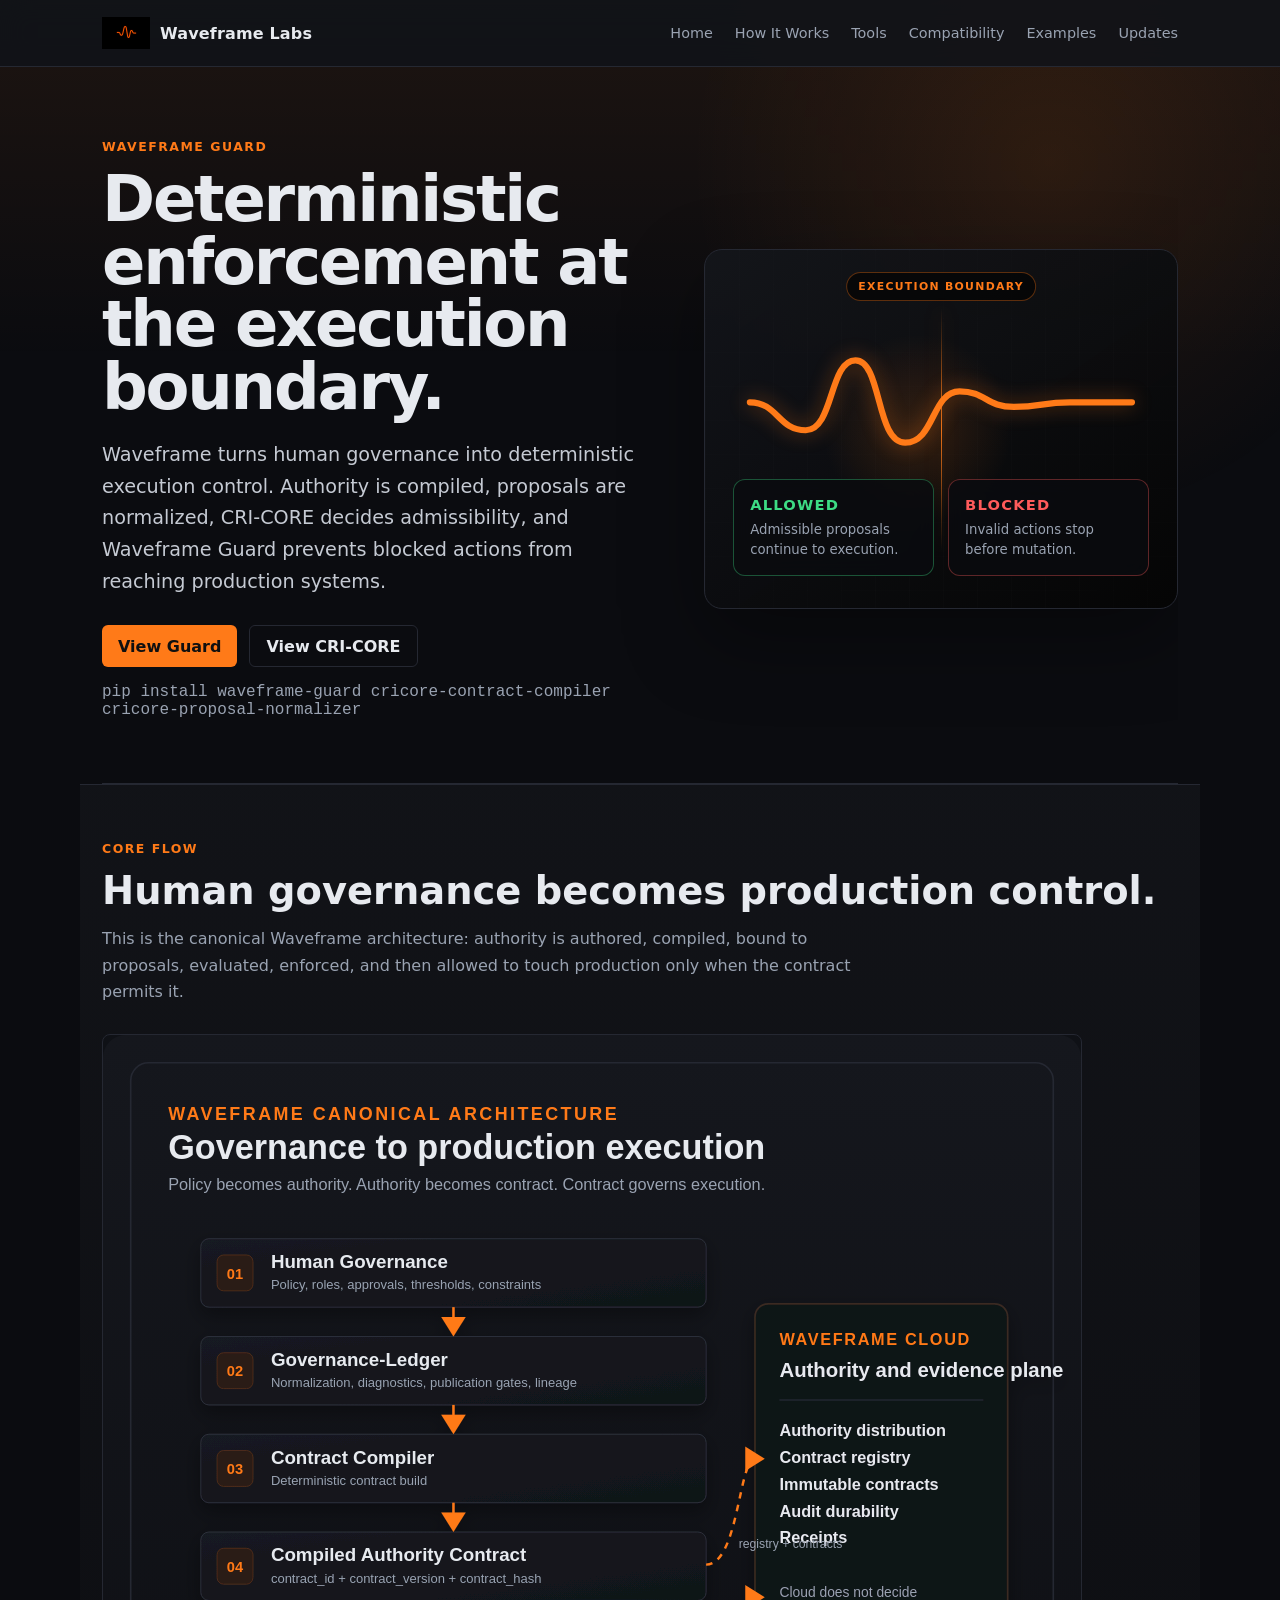
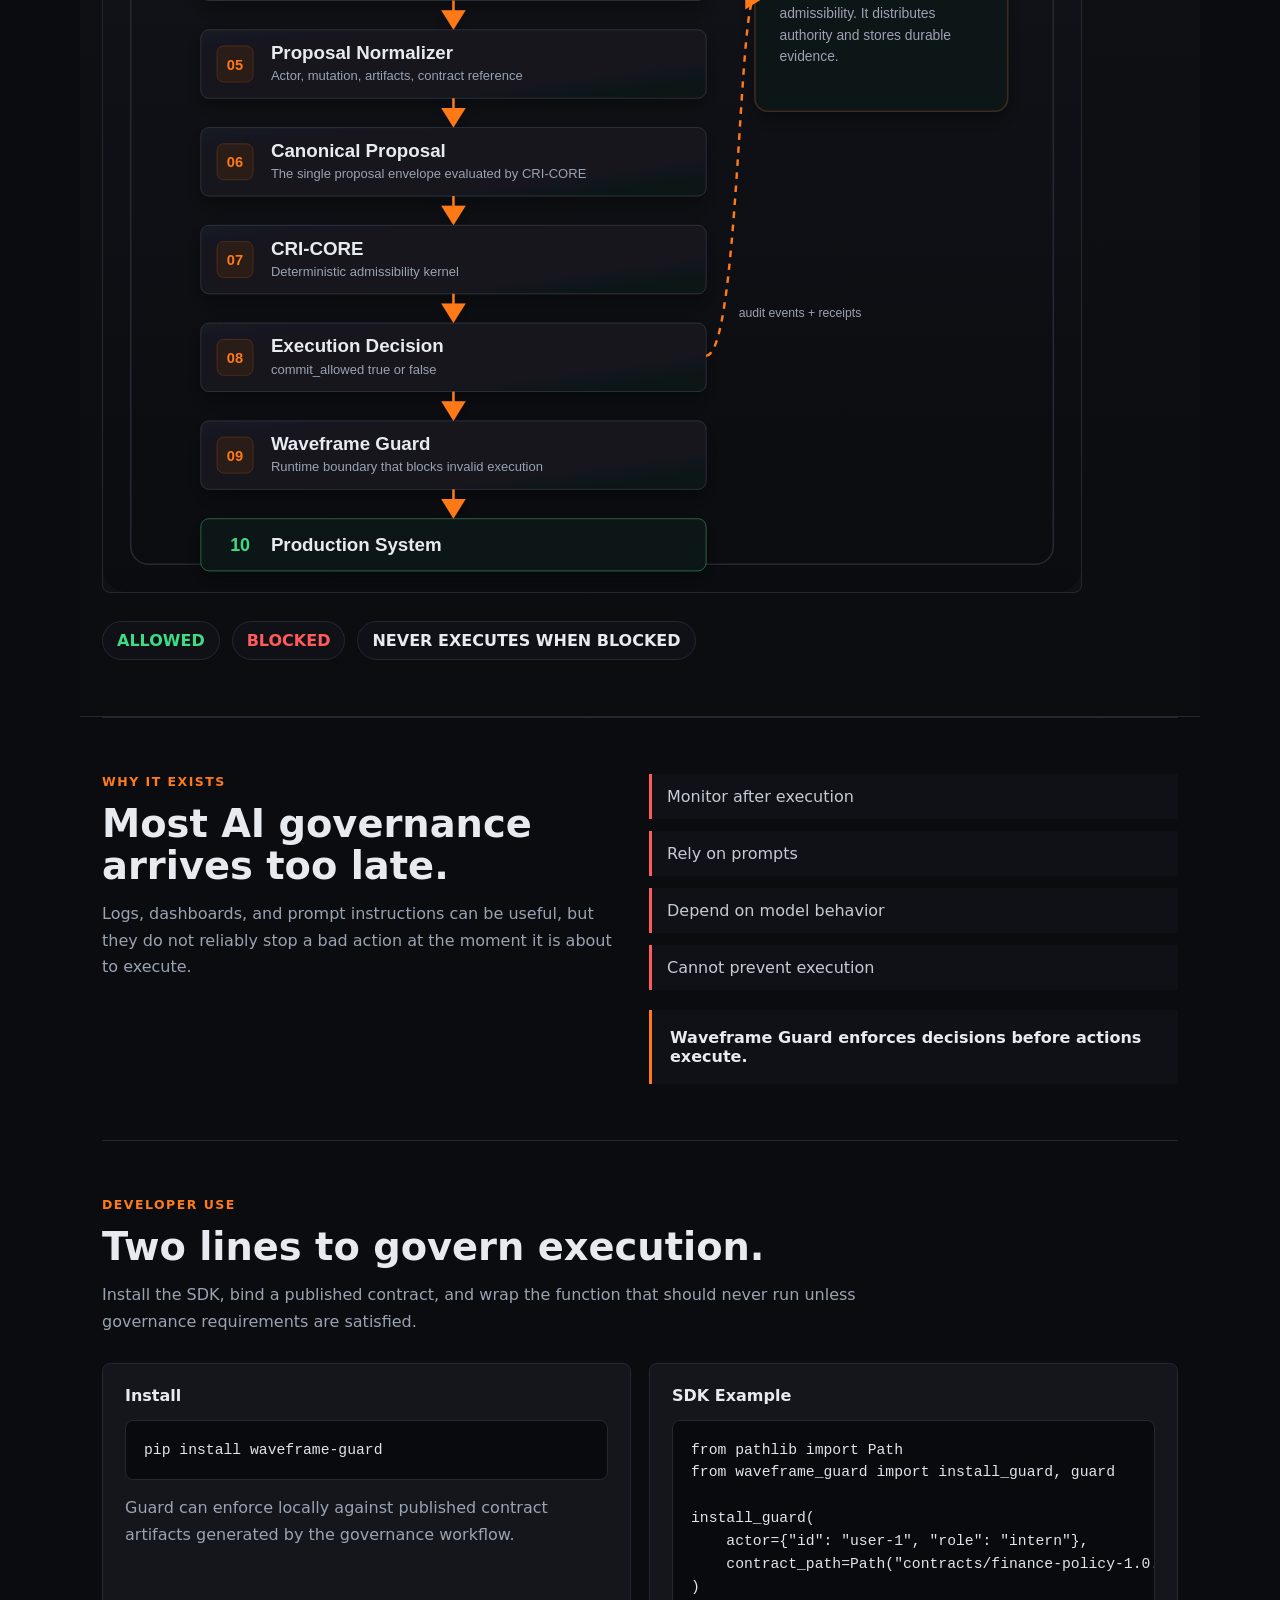
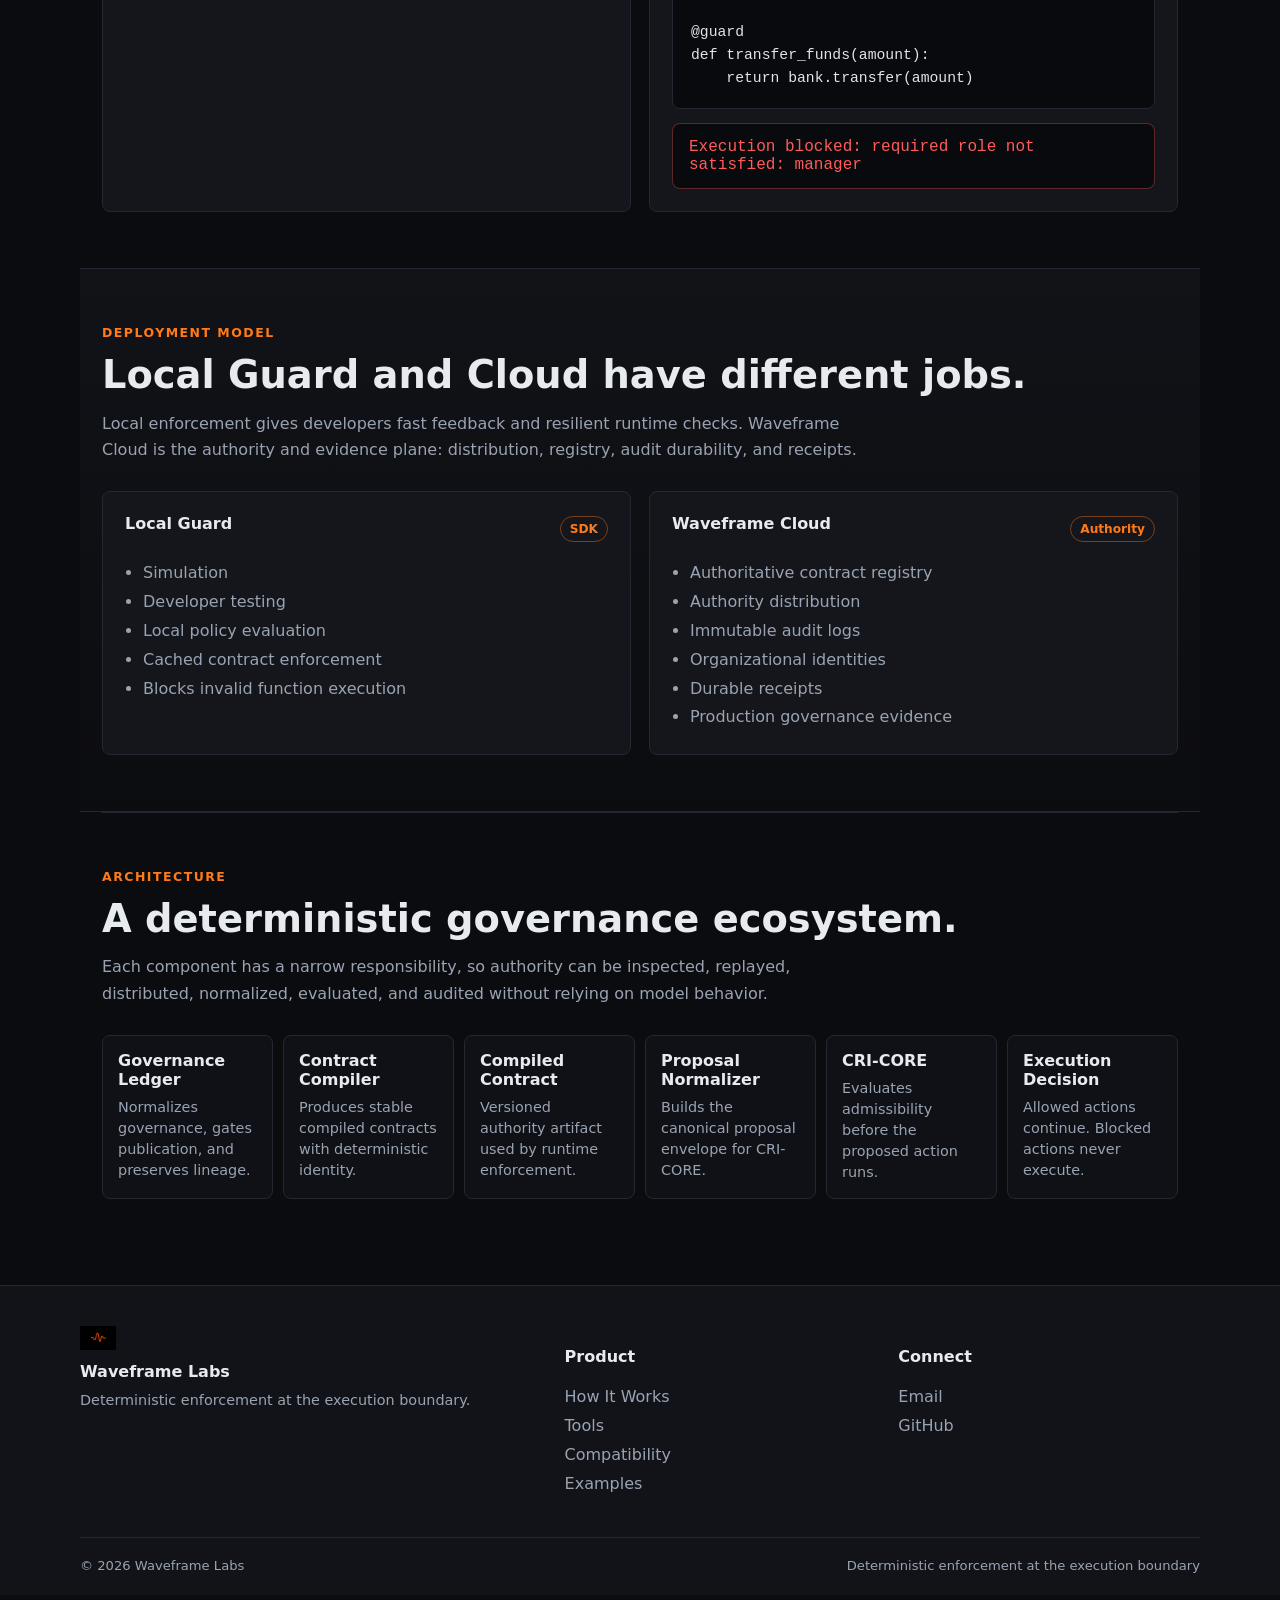
==== index.html @ 348ef08c "Integrate homepage hero branding" ====
<!--
---
title: "Waveframe Labs - Canonical Entry"
short_title: "Waveframe Labs"
version: "2.0.0"
status: "Active"
type: "website"
author: "Waveframe Labs"
maintainer: "Waveframe Labs"
license: "CC-BY-4.0"
policy_version: "ARI-Metadata-3.0.2"
ai_assisted: "partial"
---
-->

<!DOCTYPE html>
<html lang="en">
<head>
<meta charset="utf-8" />
<meta name="viewport" content="width=device-width, initial-scale=1" />
<title>Waveframe Labs</title>

<meta name="description" content="Deterministic enforcement at the execution boundary." />
<link rel="icon" type="image/png" sizes="96x96" href="assets/brand/favicon-96x96.png" />
<link rel="shortcut icon" href="assets/brand/favicon.ico" />
<link rel="apple-touch-icon" sizes="180x180" href="assets/brand/apple-touch-icon.png" />
<link rel="manifest" href="assets/brand/site.webmanifest" />
<meta name="theme-color" content="#050505" />

<style>
:root{
  --bg:#0b0c10;
  --surface:#111319;
  --card:#14161b;
  --panel:#0f1116;
  --ink:#e7eaef;
  --muted:#9aa3b2;
  --soft:#c5cad3;
  --edge:#252832;
  --accent:#ff7a18;
  --accent-hover:#e56b12;
  --green:#3ddc84;
  --red:#ff5b5b;
  --maxw:1120px;
  --rad:8px;
}
*{box-sizing:border-box}
html,body{
  margin:0;
  padding:0;
  background:var(--bg);
  color:var(--ink);
  font-family:ui-sans-serif,system-ui,-apple-system,BlinkMacSystemFont,"Segoe UI",sans-serif;
}
body:before{
  content:"";
  position:fixed;
  inset:0;
  pointer-events:none;
  background:
    radial-gradient(circle at 82% 18%,rgba(255,122,24,.10),transparent 28%),
    linear-gradient(180deg,rgba(255,122,24,.08),transparent 360px);
}
a{text-decoration:none;color:inherit}
a:hover{color:var(--accent)}
.wrap{max-width:var(--maxw);margin:0 auto;padding:0 22px;position:relative}

/* HEADER */
.hdr{
  border-bottom:1px solid var(--edge);
  background:rgba(17,19,25,.9);
  backdrop-filter:blur(14px);
  position:sticky;
  top:0;
  z-index:100;
}
.hdr-inner{
  max-width:var(--maxw);
  margin:0 auto;
  padding:16px 22px;
  display:flex;
  justify-content:space-between;
  align-items:center;
  gap:18px;
}
.brand{display:flex;align-items:center;gap:10px;font-weight:750;letter-spacing:.01em}
.brand img{height:34px;width:auto;max-width:48px;object-fit:contain}
.topnav{display:flex;gap:22px;font-size:.9rem;flex-wrap:wrap;justify-content:flex-end}
.topnav a{color:var(--muted)}
.topnav a:hover{color:var(--accent)}

/* TYPOGRAPHY */
h1,h2,h3,p{margin-top:0}
h1{
  max-width:880px;
  font-size:clamp(2.55rem,5vw,5.15rem);
  line-height:.98;
  letter-spacing:-.035em;
  margin-bottom:20px;
}
h2{font-size:clamp(1.7rem,3vw,2.65rem);line-height:1.1;margin-bottom:14px}
h3{font-size:1rem;margin-bottom:10px;color:var(--ink)}
p{color:var(--muted);line-height:1.65}
.eyebrow{
  color:var(--accent);
  text-transform:uppercase;
  letter-spacing:.12em;
  font-size:.78rem;
  font-weight:800;
  margin-bottom:14px;
}
.lede{font-size:1.2rem;max-width:760px;color:var(--soft)}
.section-intro{max-width:760px;margin-bottom:28px}

/* HERO */
.hero{
  position:relative;
  overflow:hidden;
  padding:72px 0 64px;
  border-bottom:1px solid var(--edge);
}
.hero:before{
  content:"";
  position:absolute;
  inset:18px -22px 0;
  z-index:-1;
  background:
    linear-gradient(90deg,rgba(255,122,24,.08) 1px,transparent 1px),
    linear-gradient(180deg,rgba(255,122,24,.04) 1px,transparent 1px);
  background-size:48px 48px;
  mask-image:linear-gradient(90deg,transparent,black 16%,black 72%,transparent);
  opacity:.38;
}
.hero-grid{
  display:grid;
  grid-template-columns:minmax(0,1.08fr) minmax(300px,.92fr);
  align-items:center;
  gap:46px;
}
.hero-copy{min-width:0}
.hero-actions{display:flex;gap:12px;flex-wrap:wrap;margin-top:28px}
.hero-visual{
  position:relative;
  min-height:360px;
  border:1px solid var(--edge);
  border-radius:18px;
  background:
    radial-gradient(circle at 45% 50%,rgba(255,122,24,.16),transparent 30%),
    linear-gradient(145deg,rgba(20,22,27,.92),rgba(5,5,5,.96));
  box-shadow:0 30px 80px rgba(0,0,0,.36);
  overflow:hidden;
}
.hero-visual:before{
  content:"";
  position:absolute;
  inset:0;
  background:
    linear-gradient(90deg,rgba(255,255,255,.035) 1px,transparent 1px),
    linear-gradient(180deg,rgba(255,255,255,.025) 1px,transparent 1px);
  background-size:34px 34px;
  opacity:.28;
}
.boundary-line{
  position:absolute;
  top:58px;
  bottom:58px;
  left:50%;
  width:1px;
  background:linear-gradient(180deg,transparent,rgba(255,122,24,.9),transparent);
  box-shadow:0 0 18px rgba(255,122,24,.36);
}
.boundary-label{
  position:absolute;
  top:22px;
  left:50%;
  transform:translateX(-50%);
  color:var(--accent);
  border:1px solid rgba(255,122,24,.35);
  background:rgba(5,5,5,.72);
  border-radius:999px;
  padding:7px 11px;
  font-size:.68rem;
  font-weight:850;
  letter-spacing:.12em;
  text-transform:uppercase;
}
.waveform-svg{
  position:absolute;
  inset:84px 34px auto;
  width:calc(100% - 68px);
  height:135px;
  overflow:visible;
}
.waveform-svg path{
  fill:none;
  stroke:var(--accent);
  stroke-width:8;
  stroke-linecap:round;
  stroke-linejoin:round;
  filter:drop-shadow(0 0 12px rgba(255,122,24,.45));
}
.decision-stack{
  position:absolute;
  left:28px;
  right:28px;
  bottom:32px;
  display:grid;
  grid-template-columns:1fr 1fr;
  gap:14px;
}
.decision-card{
  border:1px solid var(--edge);
  border-radius:12px;
  padding:16px;
  background:rgba(10,11,15,.82);
  backdrop-filter:blur(10px);
}
.decision-card strong{
  display:block;
  margin-bottom:6px;
  font-size:.92rem;
  letter-spacing:.08em;
}
.decision-card span{
  color:var(--muted);
  font-size:.83rem;
  line-height:1.45;
}
.decision-card.allowed-card{border-color:rgba(61,220,132,.35)}
.decision-card.blocked-card{border-color:rgba(255,91,91,.35)}
.allowed-card strong{color:var(--green)}
.blocked-card strong{color:var(--red)}
.install-line{
  margin-top:16px;
  color:var(--muted);
  font-family:"SFMono-Regular",Consolas,"Liberation Mono",monospace;
  overflow-wrap:anywhere;
}

/* LAYOUT */
.section{
  padding:56px 0;
  border-top:1px solid var(--edge);
}
.band{
  margin:0 -22px;
  padding:56px 22px;
  background:linear-gradient(180deg,rgba(20,22,27,.72),rgba(12,13,17,.72));
  border-top:1px solid var(--edge);
  border-bottom:1px solid var(--edge);
}
.grid{display:grid;grid-template-columns:1fr 1fr;gap:18px}
.grid>*{min-width:0}
.grid-3{display:grid;grid-template-columns:repeat(3,1fr);gap:16px}
.panel{
  background:var(--card);
  border:1px solid var(--edge);
  border-radius:var(--rad);
  padding:22px;
  min-width:0;
}
.panel p:last-child{margin-bottom:0}
.btn{
  display:inline-flex;
  align-items:center;
  justify-content:center;
  min-height:42px;
  padding:10px 16px;
  border-radius:6px;
  background:var(--accent);
  color:#101010;
  font-weight:800;
}
.btn:hover{background:var(--accent-hover);color:#101010}
.btn.secondary{
  background:transparent;
  border:1px solid var(--edge);
  color:var(--ink);
}
.btn.secondary:hover{border-color:var(--accent);color:var(--accent);background:transparent}

/* CORE FLOW */
.flow{
  display:grid;
  grid-template-columns:1fr;
  gap:12px;
  max-width:760px;
}
.flow-step{
  display:grid;
  grid-template-columns:64px 1fr auto;
  gap:16px;
  align-items:center;
  background:var(--panel);
  border:1px solid var(--edge);
  border-radius:var(--rad);
  padding:16px;
}
.flow-index{
  width:42px;
  height:42px;
  display:grid;
  place-items:center;
  border-radius:6px;
  background:rgba(255,122,24,.12);
  color:var(--accent);
  font-weight:850;
}
.flow-step strong{display:block;margin-bottom:3px}
.flow-step span{color:var(--muted)}
.flow-arrow{color:var(--accent);font-size:1.4rem;font-weight:900}
.decision-row{display:flex;gap:12px;flex-wrap:wrap;margin-top:18px}
.decision-pill{
  border:1px solid var(--edge);
  background:var(--panel);
  border-radius:999px;
  padding:9px 14px;
  font-weight:800;
}
.architecture-asset{
  display:block;
  width:100%;
  max-width:980px;
  margin:28px 0;
  border:1px solid var(--edge);
  border-radius:var(--rad);
  background:var(--panel);
}
.allowed{color:var(--green)}
.blocked{color:var(--red)}

/* COPY BLOCKS */
.fail-list{
  list-style:none;
  margin:0;
  padding:0;
  display:grid;
  gap:12px;
}
.fail-list li{
  border-left:3px solid var(--red);
  background:var(--panel);
  padding:13px 15px;
  color:var(--soft);
}
.contrast{
  border-left:3px solid var(--accent);
  background:var(--panel);
  padding:18px;
  margin-top:20px;
  color:var(--ink);
  font-weight:750;
}
.code{
  background:#090a0d;
  border:1px solid var(--edge);
  border-radius:var(--rad);
  padding:18px;
  overflow:auto;
  color:#dfe4ed;
  font-family:"SFMono-Regular",Consolas,"Liberation Mono",monospace;
  font-size:.92rem;
  line-height:1.55;
}
.code .muted{color:#7f8897}
.code .accent{color:var(--accent)}
.terminal{
  margin-top:12px;
  background:#090a0d;
  border:1px solid rgba(255,91,91,.35);
  border-radius:var(--rad);
  padding:14px 16px;
  font-family:"SFMono-Regular",Consolas,"Liberation Mono",monospace;
  color:var(--red);
  overflow-wrap:anywhere;
}
.mode-title{
  display:flex;
  justify-content:space-between;
  gap:14px;
  align-items:center;
  margin-bottom:16px;
}
.badge{
  color:var(--accent);
  border:1px solid rgba(255,122,24,.42);
  border-radius:999px;
  padding:5px 9px;
  font-size:.76rem;
  font-weight:800;
}
.mode-list{margin:0;padding-left:18px;color:var(--muted);line-height:1.8}
.ecosystem{
  display:grid;
  grid-template-columns:repeat(6,1fr);
  gap:10px;
}
.eco-node{
  min-height:116px;
  background:var(--panel);
  border:1px solid var(--edge);
  border-radius:var(--rad);
  padding:15px;
}
.eco-node strong{display:block;margin-bottom:8px}
.eco-node span{color:var(--muted);font-size:.9rem;line-height:1.45}

/* FOOTER */
footer{
  margin-top:30px;
  border-top:1px solid var(--edge);
  background:var(--surface);
  padding:40px 20px 22px;
}
.footer-grid{
  display:grid;
  grid-template-columns:1.5fr 1fr 1fr;
  gap:32px;
  max-width:var(--maxw);
  margin:0 auto;
}
.ft-links a{display:block;color:var(--muted);margin-bottom:10px}
.ft-links a:hover{color:var(--accent)}
.ft-bottom{
  max-width:var(--maxw);
  margin:34px auto 0;
  padding-top:20px;
  border-top:1px solid var(--edge);
  display:flex;
  justify-content:space-between;
  gap:16px;
  color:var(--muted);
  font-size:.82rem;
}

@media(max-width:980px){
  .hero-grid{grid-template-columns:1fr;gap:34px}
  .hero-visual{min-height:330px}
}
@media(max-width:900px){
  .hdr-inner{align-items:flex-start;flex-direction:column}
  .topnav{justify-content:flex-start;gap:14px}
  .grid,.grid-3{grid-template-columns:1fr}
  .ecosystem{grid-template-columns:1fr 1fr}
}
@media(max-width:620px){
  .wrap{padding:0 16px}
  .band{margin:0 -16px;padding:44px 16px}
  .brand img{height:30px;max-width:44px}
  .topnav{font-size:.84rem;gap:12px 14px}
  .hero{padding:48px 0 46px}
  .hero:before{inset:0 -16px}
  .hero-visual{min-height:300px;border-radius:14px}
  .waveform-svg{inset:78px 18px auto;width:calc(100% - 36px);height:112px}
  .waveform-svg path{stroke-width:7}
  .boundary-label{font-size:.62rem;top:18px}
  .decision-stack{left:18px;right:18px;bottom:22px;grid-template-columns:1fr;gap:10px}
  .decision-card{padding:12px 13px}
  .flow-step{grid-template-columns:48px 1fr}
  .flow-arrow{display:none}
  .ecosystem{grid-template-columns:1fr}
  .footer-grid,.ft-bottom{grid-template-columns:1fr;display:grid}
}
</style>
</head>

<body>
<header class="hdr">
  <div class="hdr-inner">
    <a class="brand" href="index.html">
      <img src="assets/brand/canon_wf_logo_mark.png" alt="Waveframe Labs mark">
      <span>Waveframe Labs</span>
    </a>
    <nav class="topnav" aria-label="Primary">
      <a href="index.html">Home</a>
      <a href="hierarchy.html">How It Works</a>
      <a href="tools.html">Tools</a>
      <a href="compatibility.html">Compatibility</a>
      <a href="case-studies.html">Examples</a>
      <a href="updates.html">Updates</a>
    </nav>
  </div>
</header>

<main class="wrap">
  <section class="hero" aria-labelledby="hero-title">
    <div class="hero-grid">
      <div class="hero-copy">
        <div class="eyebrow">Waveframe Guard</div>
        <h1 id="hero-title">Deterministic enforcement at the execution boundary.</h1>
        <p class="lede">
          Waveframe turns human governance into deterministic execution control. Authority is
          compiled, proposals are normalized, CRI-CORE decides admissibility, and Waveframe Guard
          prevents blocked actions from reaching production systems.
        </p>
        <div class="hero-actions">
          <a class="btn" href="https://github.com/Waveframe-Labs/Waveframe-Guard" target="_blank" rel="noopener">View Guard</a>
          <a class="btn secondary" href="https://github.com/Waveframe-Labs/CRI-CORE" target="_blank" rel="noopener">View CRI-CORE</a>
        </div>
        <div class="install-line">pip install waveframe-guard cricore-contract-compiler cricore-proposal-normalizer</div>
      </div>

      <div class="hero-visual" aria-label="Abstract Waveframe execution boundary diagram">
        <div class="boundary-label">Execution Boundary</div>
        <div class="boundary-line"></div>
        <svg class="waveform-svg" viewBox="0 0 520 150" role="img" aria-label="Orange waveform crossing an execution boundary">
          <path d="M14 76 C50 76 50 112 86 112 C122 112 116 22 150 22 C184 22 176 128 214 128 C252 128 248 62 284 62 C318 62 318 82 354 82 C390 82 390 76 426 76 C462 76 462 76 506 76" />
        </svg>
        <div class="decision-stack">
          <div class="decision-card allowed-card">
            <strong>ALLOWED</strong>
            <span>Admissible proposals continue to execution.</span>
          </div>
          <div class="decision-card blocked-card">
            <strong>BLOCKED</strong>
            <span>Invalid actions stop before mutation.</span>
          </div>
        </div>
      </div>
    </div>
  </section>

  <section class="band" aria-labelledby="flow-title">
    <div class="eyebrow">Core Flow</div>
    <h2 id="flow-title">Human governance becomes production control.</h2>
    <p class="section-intro">
      This is the canonical Waveframe architecture: authority is authored, compiled, bound to
      proposals, evaluated, enforced, and then allowed to touch production only when the contract
      permits it.
    </p>

    <img class="architecture-asset" src="canonical-architecture.svg" alt="Waveframe canonical architecture diagram showing governance becoming production execution through Ledger, Compiler, Contract, Normalizer, CRI-CORE, Guard, and Cloud evidence services.">

    <div class="decision-row">
      <div class="decision-pill allowed">ALLOWED</div>
      <div class="decision-pill blocked">BLOCKED</div>
      <div class="decision-pill">NEVER EXECUTES WHEN BLOCKED</div>
    </div>
  </section>

  <section class="section" aria-labelledby="governance-title">
    <div class="grid">
      <div>
        <div class="eyebrow">Why It Exists</div>
        <h2 id="governance-title">Most AI governance arrives too late.</h2>
        <p>
          Logs, dashboards, and prompt instructions can be useful, but they do not reliably stop a
          bad action at the moment it is about to execute.
        </p>
      </div>
      <div>
        <ul class="fail-list">
          <li>Monitor after execution</li>
          <li>Rely on prompts</li>
          <li>Depend on model behavior</li>
          <li>Cannot prevent execution</li>
        </ul>
        <div class="contrast">
          Waveframe Guard enforces decisions before actions execute.
        </div>
      </div>
    </div>
  </section>

  <section class="section" aria-labelledby="developers-title">
    <div class="eyebrow">Developer Use</div>
    <h2 id="developers-title">Two lines to govern execution.</h2>
    <p class="section-intro">
      Install the SDK, bind a published contract, and wrap the function that should never run
      unless governance requirements are satisfied.
    </p>

    <div class="grid">
      <div class="panel">
        <h3>Install</h3>
        <pre class="code"><code>pip install waveframe-guard</code></pre>
        <p>
          Guard can enforce locally against published contract artifacts generated by the governance workflow.
        </p>
      </div>
      <div class="panel">
        <h3>SDK Example</h3>
        <pre class="code"><code>from pathlib import Path
from waveframe_guard import install_guard, guard

install_guard(
    actor={"id": "user-1", "role": "intern"},
    contract_path=Path("contracts/finance-policy-1.0.0.contract.json")
)

@guard
def transfer_funds(amount):
    return bank.transfer(amount)</code></pre>
        <div class="terminal">Execution blocked: required role not satisfied: manager</div>
      </div>
    </div>
  </section>

  <section class="band" aria-labelledby="local-cloud-title">
    <div class="eyebrow">Deployment Model</div>
    <h2 id="local-cloud-title">Local Guard and Cloud have different jobs.</h2>
    <p class="section-intro">
      Local enforcement gives developers fast feedback and resilient runtime checks. Waveframe Cloud
      is the authority and evidence plane: distribution, registry, audit durability, and receipts.
    </p>

    <div class="grid">
      <div class="panel">
        <div class="mode-title">
          <h3>Local Guard</h3>
          <span class="badge">SDK</span>
        </div>
        <ul class="mode-list">
          <li>Simulation</li>
          <li>Developer testing</li>
          <li>Local policy evaluation</li>
          <li>Cached contract enforcement</li>
          <li>Blocks invalid function execution</li>
        </ul>
      </div>
      <div class="panel">
        <div class="mode-title">
          <h3>Waveframe Cloud</h3>
          <span class="badge">Authority</span>
        </div>
        <ul class="mode-list">
          <li>Authoritative contract registry</li>
          <li>Authority distribution</li>
          <li>Immutable audit logs</li>
          <li>Organizational identities</li>
          <li>Durable receipts</li>
          <li>Production governance evidence</li>
        </ul>
      </div>
    </div>
  </section>

  <section class="section" aria-labelledby="ecosystem-title">
    <div class="eyebrow">Architecture</div>
    <h2 id="ecosystem-title">A deterministic governance ecosystem.</h2>
    <p class="section-intro">
      Each component has a narrow responsibility, so authority can be inspected, replayed,
      distributed, normalized, evaluated, and audited without relying on model behavior.
    </p>

    <div class="ecosystem" aria-label="Waveframe architecture ecosystem">
      <div class="eco-node">
        <strong>Governance Ledger</strong>
        <span>Normalizes governance, gates publication, and preserves lineage.</span>
      </div>
      <div class="eco-node">
        <strong>Contract Compiler</strong>
        <span>Produces stable compiled contracts with deterministic identity.</span>
      </div>
      <div class="eco-node">
        <strong>Compiled Contract</strong>
        <span>Versioned authority artifact used by runtime enforcement.</span>
      </div>
      <div class="eco-node">
        <strong>Proposal Normalizer</strong>
        <span>Builds the canonical proposal envelope for CRI-CORE.</span>
      </div>
      <div class="eco-node">
        <strong>CRI-CORE</strong>
        <span>Evaluates admissibility before the proposed action runs.</span>
      </div>
      <div class="eco-node">
        <strong>Execution Decision</strong>
        <span>Allowed actions continue. Blocked actions never execute.</span>
      </div>
    </div>
  </section>
</main>

<footer>
  <div class="footer-grid">
    <div>
      <img src="assets/brand/canon_wf_logo_mark.png" height="24" alt="Waveframe Labs mark">
      <div style="font-weight:700;margin:8px 0;">Waveframe Labs</div>
      <p style="font-size:0.9rem;">
        Deterministic enforcement at the execution boundary.
      </p>
    </div>

    <div>
      <h4>Product</h4>
      <div class="ft-links">
        <a href="hierarchy.html">How It Works</a>
        <a href="tools.html">Tools</a>
        <a href="compatibility.html">Compatibility</a>
        <a href="case-studies.html">Examples</a>
      </div>
    </div>

    <div>
      <h4>Connect</h4>
      <div class="ft-links">
        <a href="mailto:swright@waveframelabs.org">Email</a>
        <a href="https://github.com/Waveframe-Labs" target="_blank" rel="noopener">GitHub</a>
      </div>
    </div>
  </div>

  <div class="ft-bottom">
    <span>&copy; <span id="year"></span> Waveframe Labs</span>
    <span>Deterministic enforcement at the execution boundary</span>
  </div>
</footer>

<script>
document.getElementById('year').textContent = new Date().getFullYear();
</script>

</body>
</html>
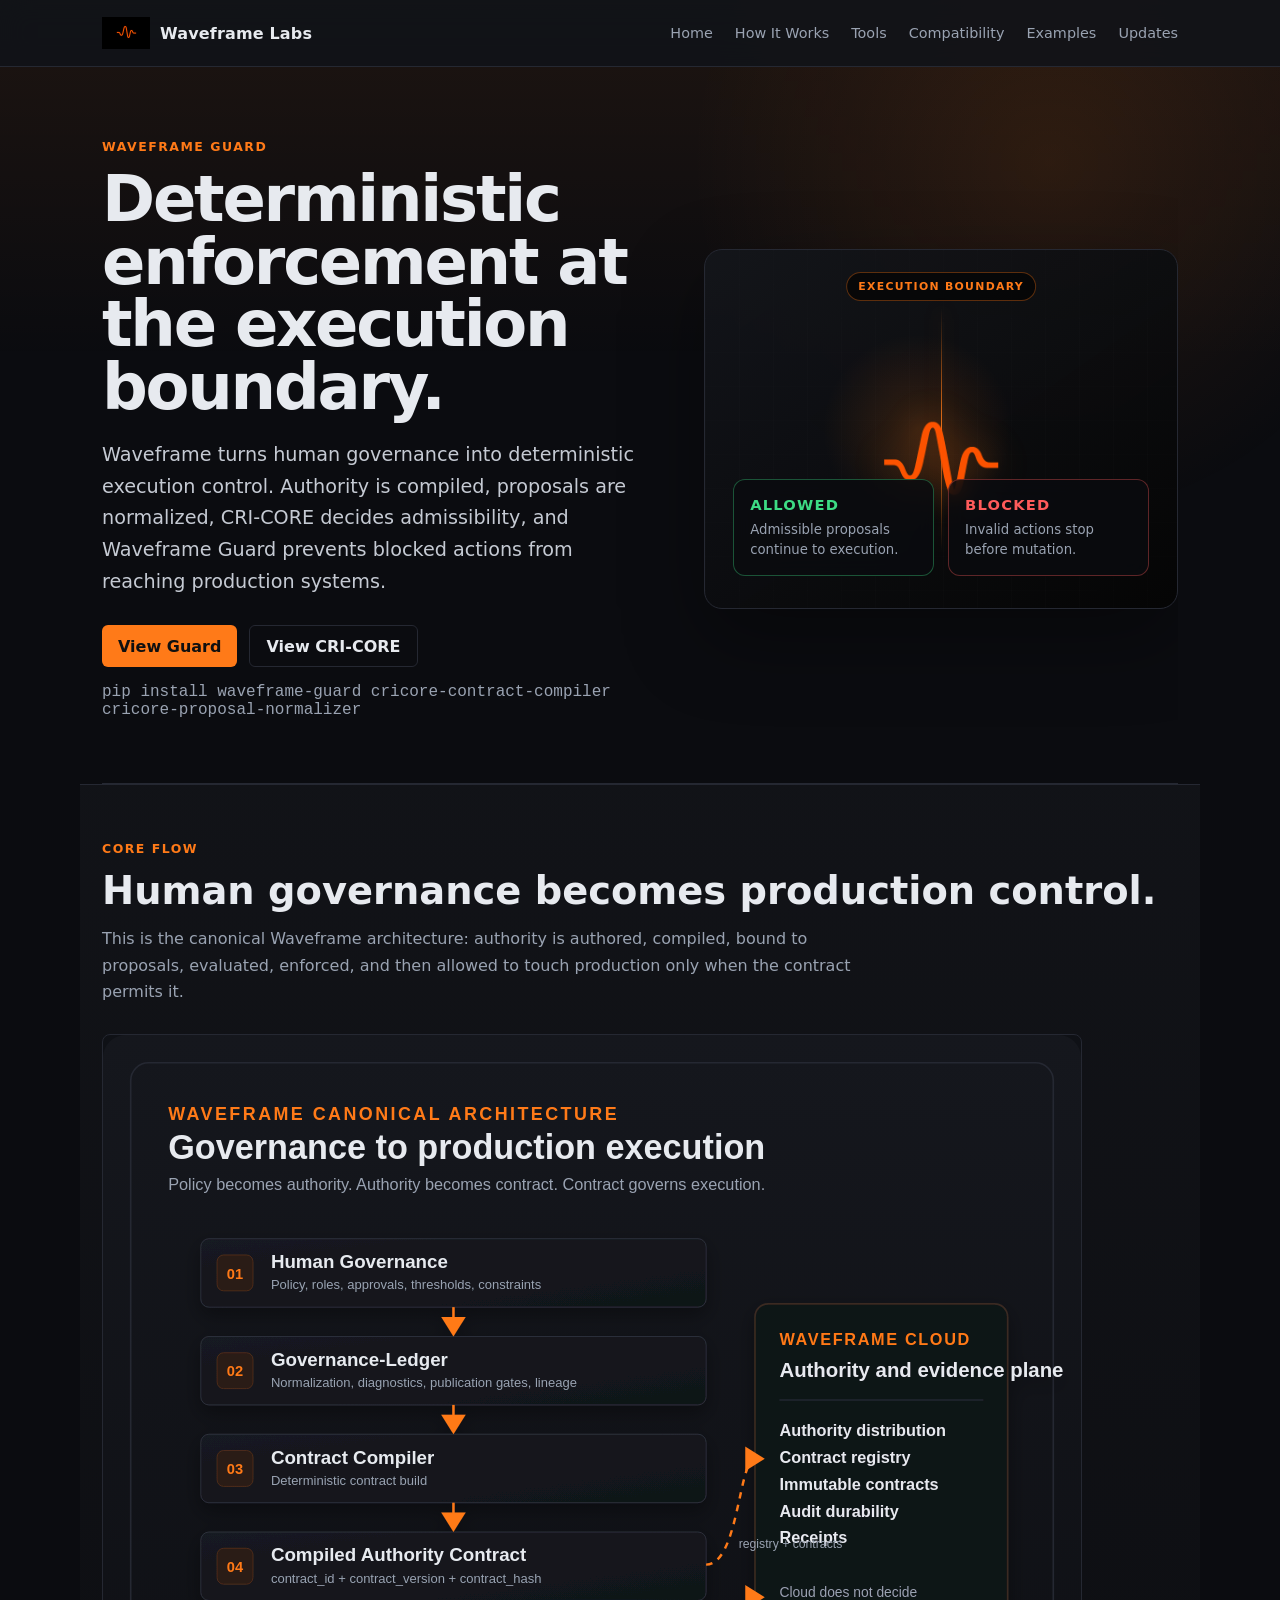
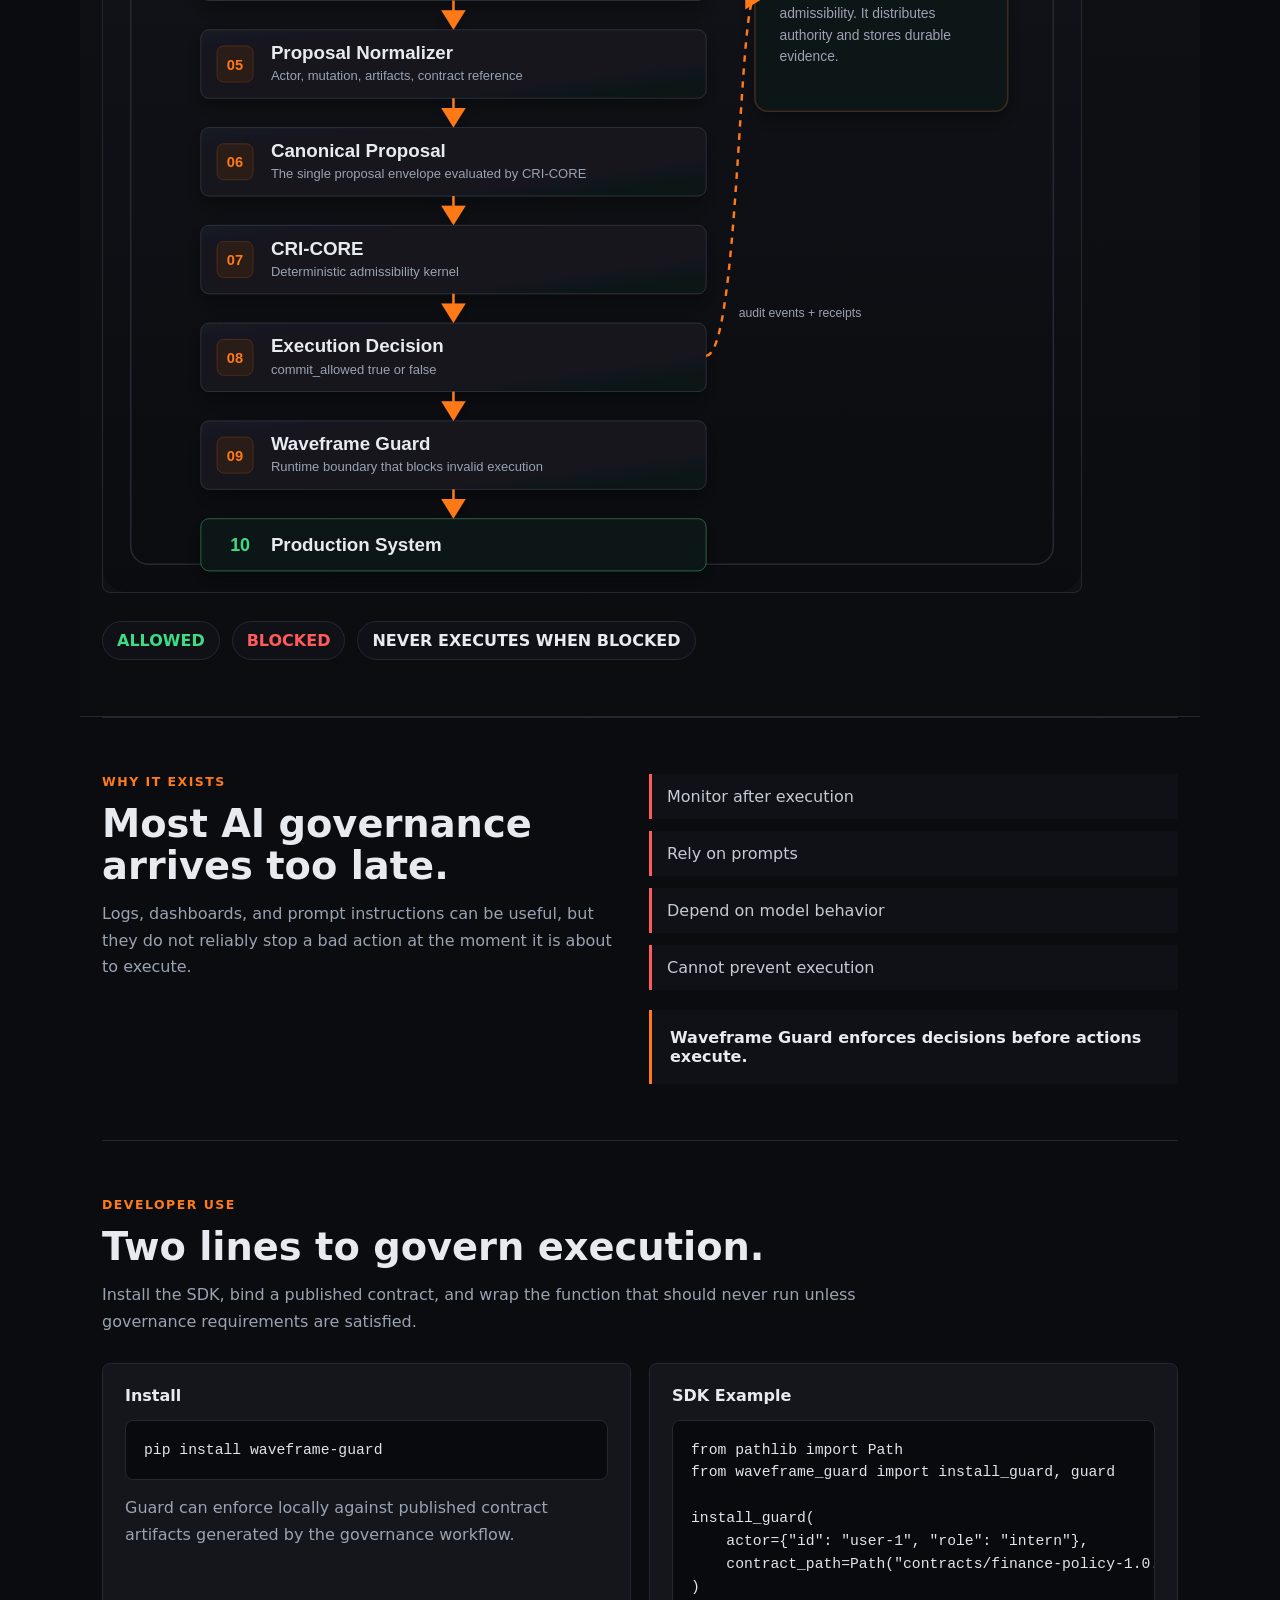
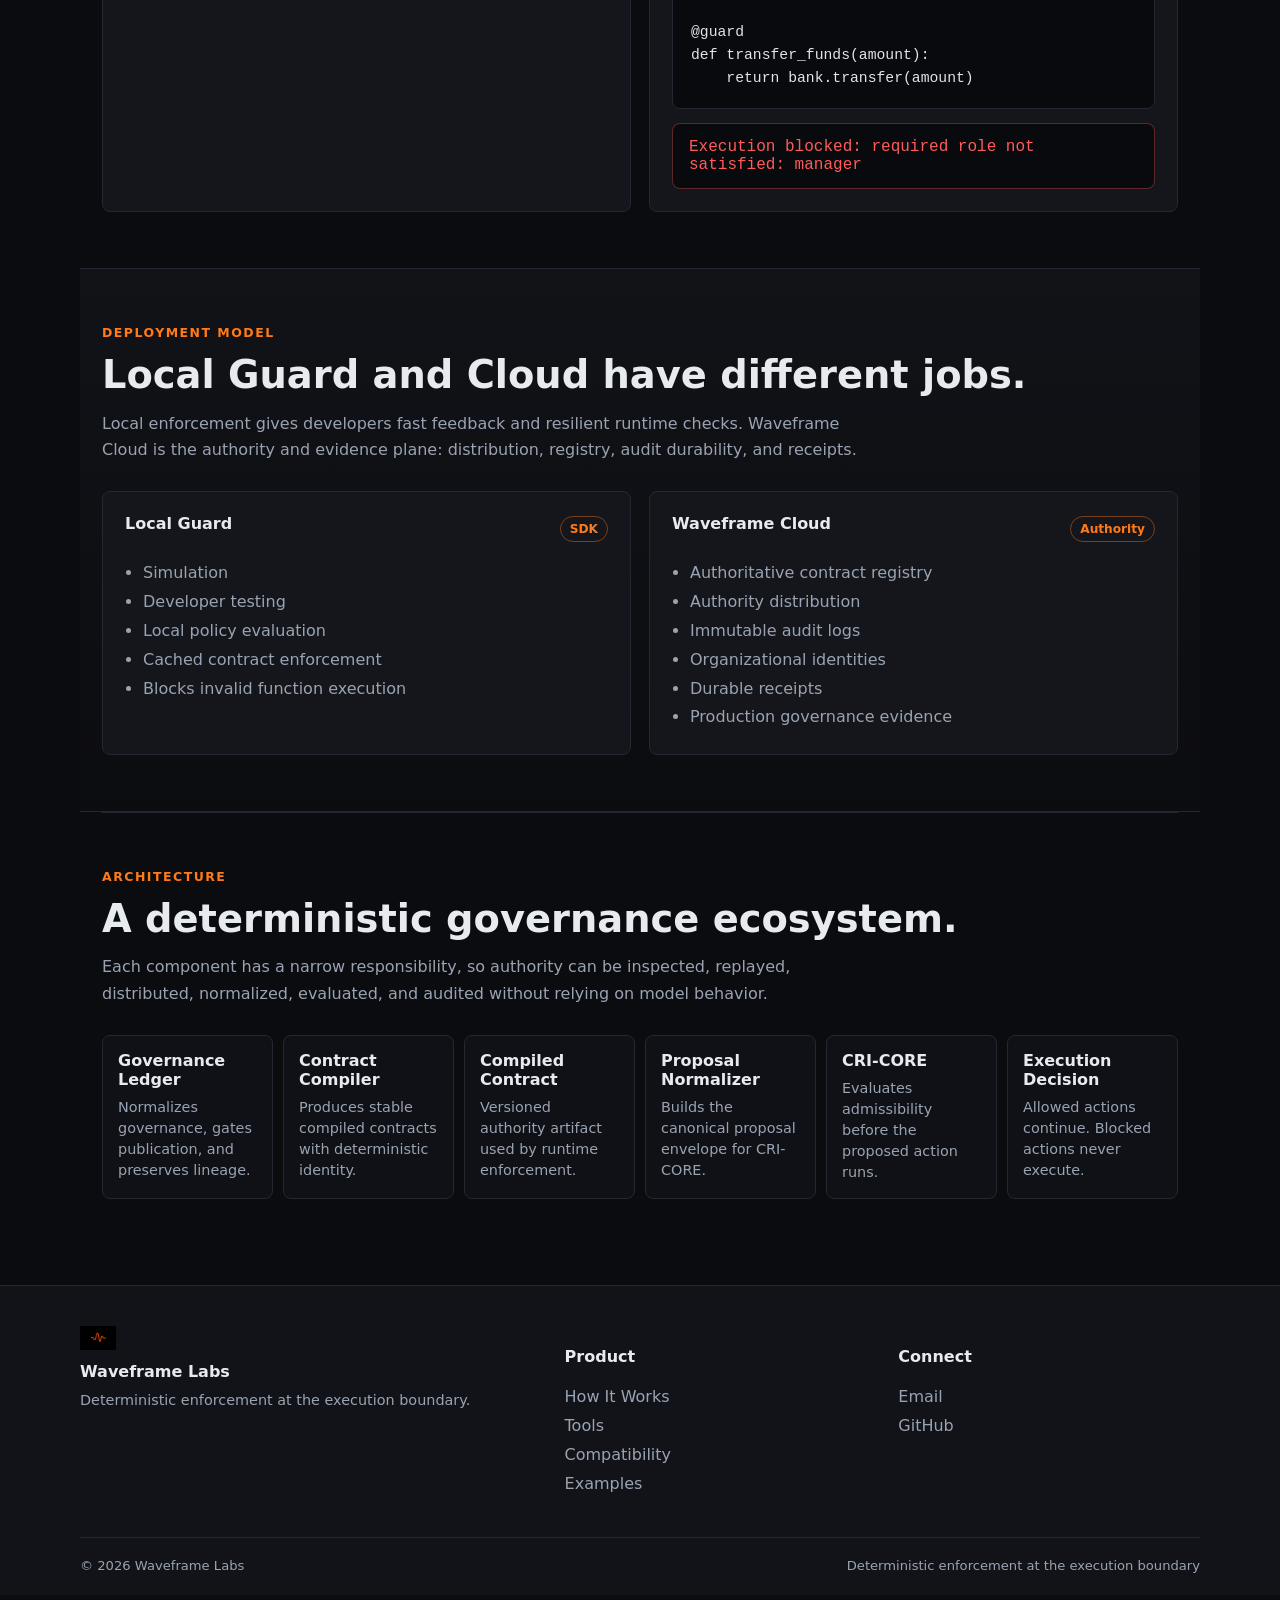
==== commit c4831dbc: "Use canonical waveform in hero visual" ====
--- a/index.html
+++ b/index.html
@@ -184,20 +184,14 @@
   letter-spacing:.12em;
   text-transform:uppercase;
 }
-.waveform-svg{
+.waveform-mark{
   position:absolute;
-  inset:84px 34px auto;
-  width:calc(100% - 68px);
-  height:135px;
-  overflow:visible;
-}
-.waveform-svg path{
-  fill:none;
-  stroke:var(--accent);
-  stroke-width:8;
-  stroke-linecap:round;
-  stroke-linejoin:round;
-  filter:drop-shadow(0 0 12px rgba(255,122,24,.45));
+  top:96px;
+  left:50%;
+  width:min(76%,440px);
+  height:auto;
+  transform:translateX(-50%);
+  filter:drop-shadow(0 0 18px rgba(255,122,24,.42));
 }
 .decision-stack{
   position:absolute;
@@ -451,8 +445,7 @@
   .hero{padding:48px 0 46px}
   .hero:before{inset:0 -16px}
   .hero-visual{min-height:300px;border-radius:14px}
-  .waveform-svg{inset:78px 18px auto;width:calc(100% - 36px);height:112px}
-  .waveform-svg path{stroke-width:7}
+  .waveform-mark{top:82px;width:82%}
   .boundary-label{font-size:.62rem;top:18px}
   .decision-stack{left:18px;right:18px;bottom:22px;grid-template-columns:1fr;gap:10px}
   .decision-card{padding:12px 13px}
@@ -503,9 +496,7 @@
       <div class="hero-visual" aria-label="Abstract Waveframe execution boundary diagram">
         <div class="boundary-label">Execution Boundary</div>
         <div class="boundary-line"></div>
-        <svg class="waveform-svg" viewBox="0 0 520 150" role="img" aria-label="Orange waveform crossing an execution boundary">
-          <path d="M14 76 C50 76 50 112 86 112 C122 112 116 22 150 22 C184 22 176 128 214 128 C252 128 248 62 284 62 C318 62 318 82 354 82 C390 82 390 76 426 76 C462 76 462 76 506 76" />
-        </svg>
+        <img src="assets/brand/canon_wf_logo_mark_transparent.png" class="waveform-mark" alt="Canonical Waveframe waveform crossing an execution boundary">
         <div class="decision-stack">
           <div class="decision-card allowed-card">
             <strong>ALLOWED</strong>
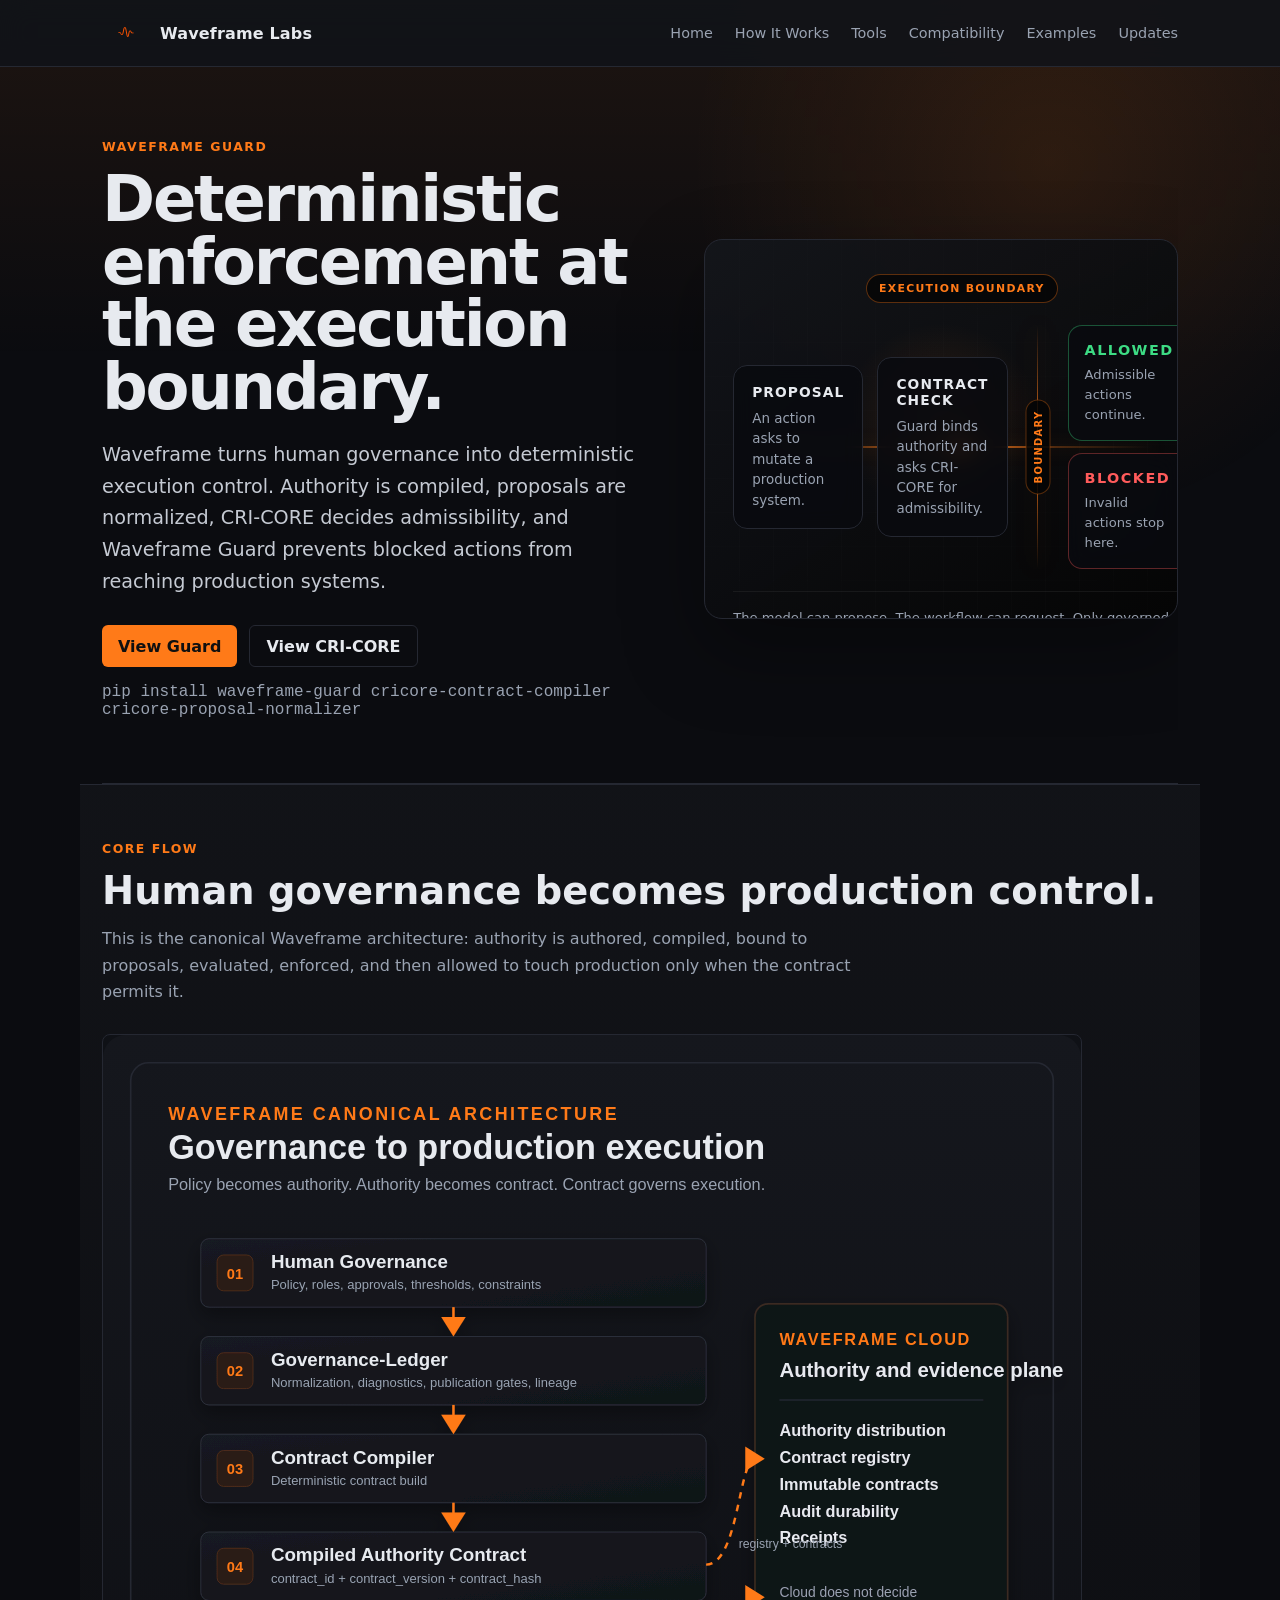
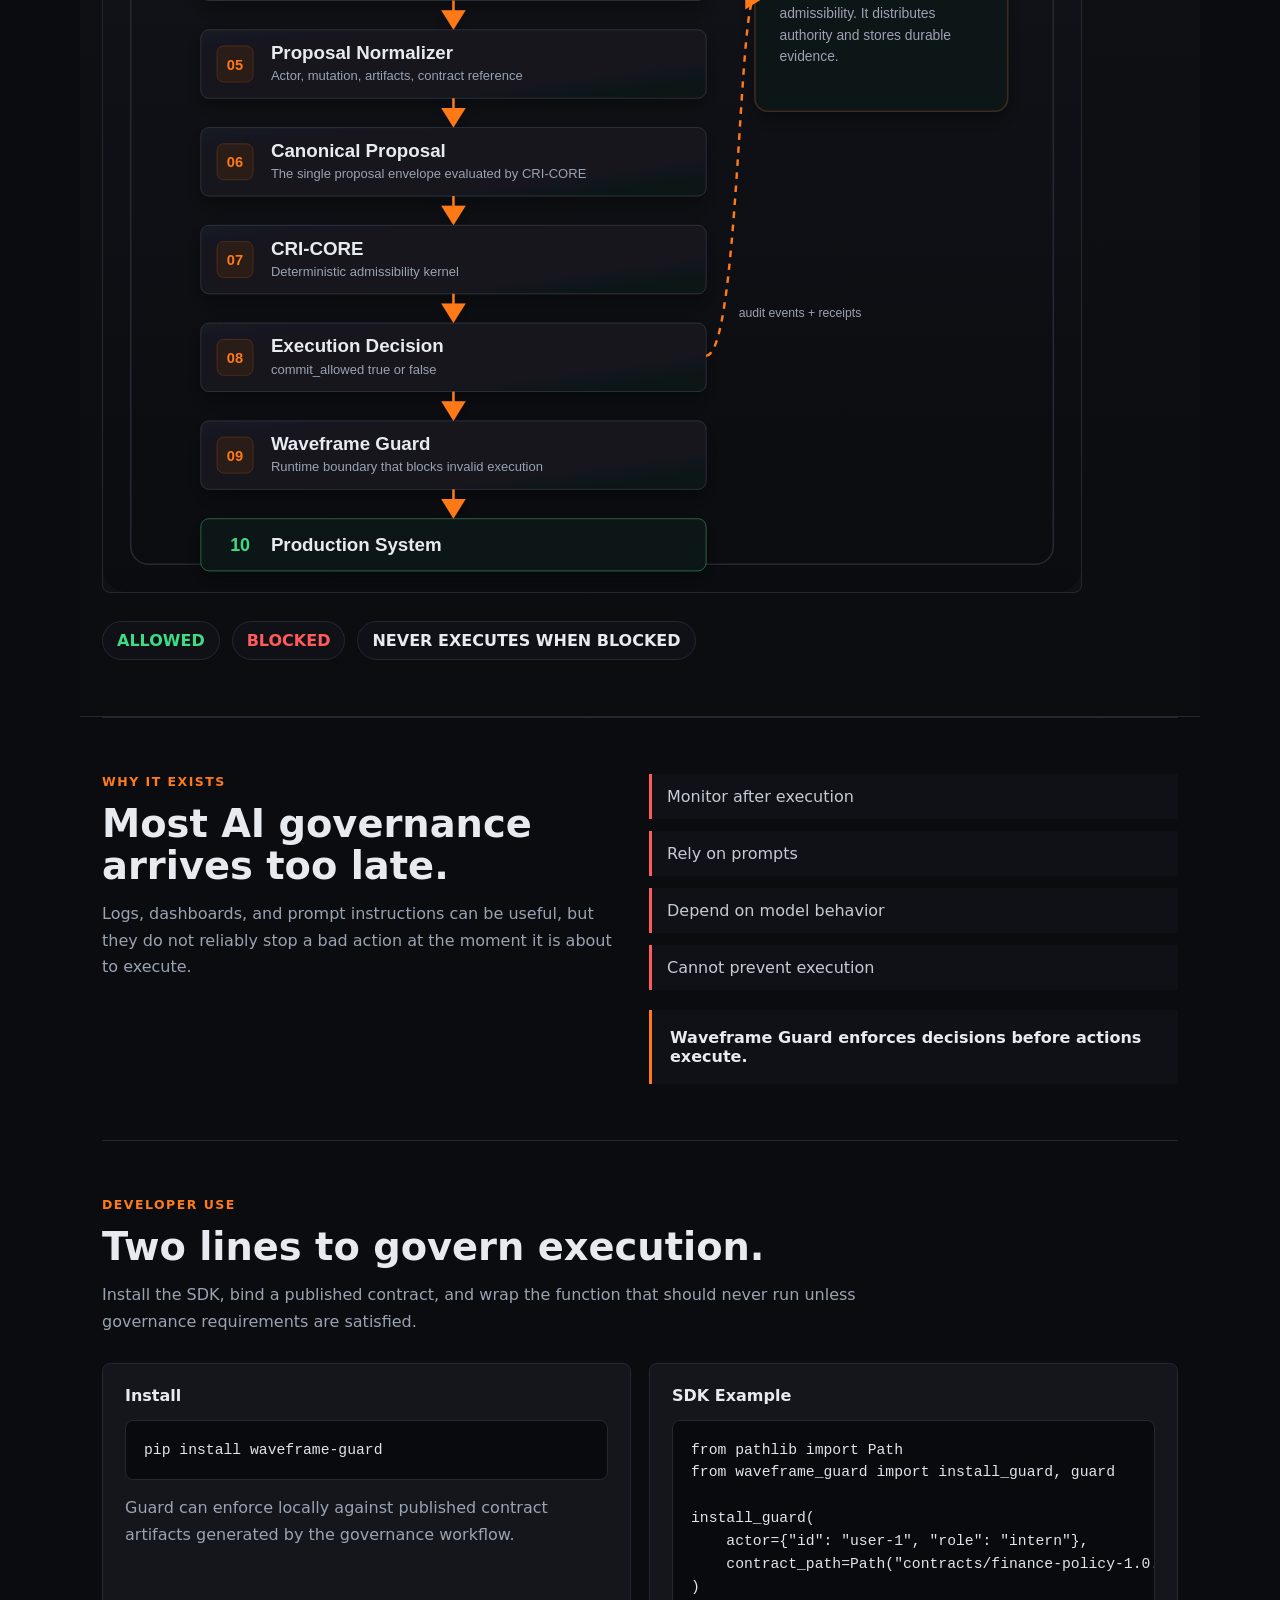
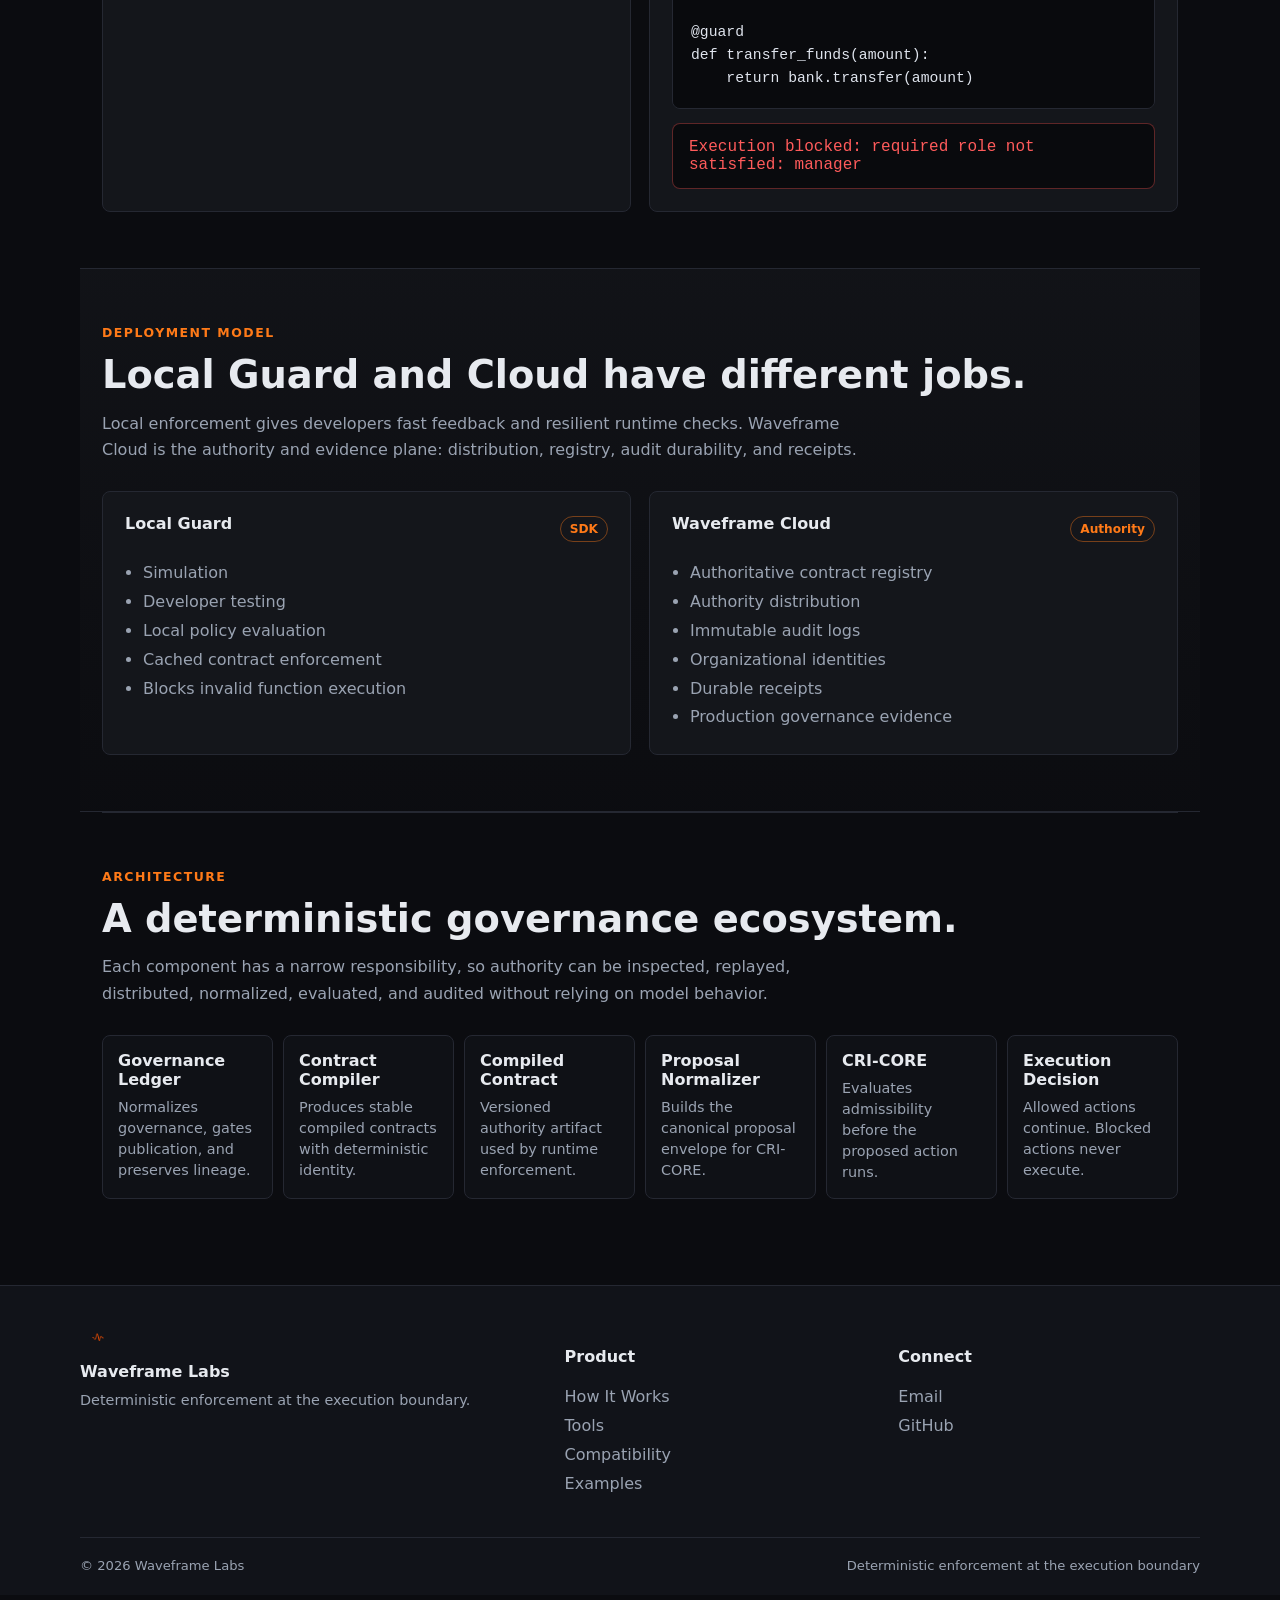
==== commit 69489f01: "Refine hero execution flow branding" ====
--- a/index.html
+++ b/index.html
@@ -141,11 +141,11 @@
 .hero-actions{display:flex;gap:12px;flex-wrap:wrap;margin-top:28px}
 .hero-visual{
   position:relative;
-  min-height:360px;
+  min-height:380px;
   border:1px solid var(--edge);
   border-radius:18px;
   background:
-    radial-gradient(circle at 45% 50%,rgba(255,122,24,.16),transparent 30%),
+    radial-gradient(circle at 50% 48%,rgba(255,122,24,.13),transparent 32%),
     linear-gradient(145deg,rgba(20,22,27,.92),rgba(5,5,5,.96));
   box-shadow:0 30px 80px rgba(0,0,0,.36);
   overflow:hidden;
@@ -160,70 +160,137 @@
   background-size:34px 34px;
   opacity:.28;
 }
-.boundary-line{
+.flow-diagram{
   position:absolute;
-  top:58px;
-  bottom:58px;
-  left:50%;
-  width:1px;
-  background:linear-gradient(180deg,transparent,rgba(255,122,24,.9),transparent);
-  box-shadow:0 0 18px rgba(255,122,24,.36);
-}
-.boundary-label{
-  position:absolute;
-  top:22px;
-  left:50%;
-  transform:translateX(-50%);
+  inset:34px 28px 28px;
+  display:grid;
+  grid-template-rows:auto 1fr auto;
+  gap:22px;
+}
+.flow-title{
+  justify-self:center;
   color:var(--accent);
   border:1px solid rgba(255,122,24,.35);
   background:rgba(5,5,5,.72);
   border-radius:999px;
-  padding:7px 11px;
+  padding:7px 12px;
   font-size:.68rem;
   font-weight:850;
   letter-spacing:.12em;
   text-transform:uppercase;
 }
-.waveform-mark{
+.flow-map{
+  position:relative;
+  display:grid;
+  grid-template-columns:1fr 1fr 32px 1fr;
+  align-items:center;
+  gap:14px;
+}
+.signal-line{
   position:absolute;
-  top:96px;
+  left:7%;
+  right:8%;
+  top:50%;
+  height:2px;
+  transform:translateY(-50%);
+  background:linear-gradient(90deg,transparent,rgba(255,122,24,.35),rgba(255,122,24,.95),rgba(255,122,24,.28),transparent);
+  box-shadow:0 0 18px rgba(255,122,24,.28);
+}
+.signal-line:after{
+  content:"";
+  position:absolute;
   left:50%;
-  width:min(76%,440px);
-  height:auto;
-  transform:translateX(-50%);
-  filter:drop-shadow(0 0 18px rgba(255,122,24,.42));
-}
-.decision-stack{
+  top:50%;
+  width:16px;
+  height:16px;
+  transform:translate(-50%,-50%);
+  border-radius:50%;
+  background:var(--accent);
+  box-shadow:0 0 30px rgba(255,122,24,.7);
+}
+.flow-node{
+  position:relative;
+  z-index:1;
+  border:1px solid var(--edge);
+  border-radius:14px;
+  background:rgba(10,11,15,.88);
+  backdrop-filter:blur(10px);
+  padding:18px;
+  min-height:118px;
+}
+.flow-node strong{
+  display:block;
+  margin-bottom:8px;
+  color:var(--ink);
+  font-size:.86rem;
+  letter-spacing:.08em;
+  text-transform:uppercase;
+}
+.flow-node span{
+  color:var(--muted);
+  font-size:.84rem;
+  line-height:1.45;
+}
+.boundary-gate{
+  position:relative;
+  z-index:2;
+  justify-self:center;
+  align-self:stretch;
+  width:1px;
+  min-height:180px;
+  background:linear-gradient(180deg,transparent,rgba(255,122,24,.95),transparent);
+  box-shadow:0 0 22px rgba(255,122,24,.36);
+}
+.boundary-gate:before{
+  content:"BOUNDARY";
   position:absolute;
-  left:28px;
-  right:28px;
-  bottom:32px;
-  display:grid;
-  grid-template-columns:1fr 1fr;
-  gap:14px;
-}
-.decision-card{
-  border:1px solid var(--edge);
-  border-radius:12px;
+  top:50%;
+  left:50%;
+  transform:translate(-50%,-50%) rotate(-90deg);
+  color:var(--accent);
+  background:rgba(5,5,5,.86);
+  border:1px solid rgba(255,122,24,.32);
+  border-radius:999px;
+  padding:6px 10px;
+  font-size:.62rem;
+  font-weight:850;
+  letter-spacing:.13em;
+}
+.result-stack{
+  position:relative;
+  z-index:1;
+  display:grid;
+  gap:12px;
+}
+.result-card{
+  border:1px solid var(--edge);
+  border-radius:14px;
   padding:16px;
-  background:rgba(10,11,15,.82);
+  background:rgba(10,11,15,.88);
   backdrop-filter:blur(10px);
 }
-.decision-card strong{
+.result-card strong{
   display:block;
   margin-bottom:6px;
-  font-size:.92rem;
-  letter-spacing:.08em;
-}
-.decision-card span{
+  font-size:.9rem;
+  letter-spacing:.1em;
+}
+.result-card span{
   color:var(--muted);
-  font-size:.83rem;
+  font-size:.82rem;
   line-height:1.45;
 }
-.decision-card.allowed-card{border-color:rgba(61,220,132,.35)}
-.decision-card.blocked-card{border-color:rgba(255,91,91,.35)}
+.result-card.allowed-card{border-color:rgba(61,220,132,.35)}
+.result-card.blocked-card{border-color:rgba(255,91,91,.35)}
 .allowed-card strong{color:var(--green)}
 .blocked-card strong{color:var(--red)}
+.flow-caption{
+  color:var(--muted);
+  font-size:.82rem;
+  line-height:1.55;
+  border-top:1px solid rgba(255,255,255,.06);
+  padding-top:16px;
+}
 .install-line{
   margin-top:16px;
   color:var(--muted);
@@ -429,7 +496,7 @@
 
 @media(max-width:980px){
   .hero-grid{grid-template-columns:1fr;gap:34px}
-  .hero-visual{min-height:330px}
+  .hero-visual{min-height:420px}
 }
 @media(max-width:900px){
   .hdr-inner{align-items:flex-start;flex-direction:column}
@@ -444,11 +511,16 @@
   .topnav{font-size:.84rem;gap:12px 14px}
   .hero{padding:48px 0 46px}
   .hero:before{inset:0 -16px}
-  .hero-visual{min-height:300px;border-radius:14px}
-  .waveform-mark{top:82px;width:82%}
-  .boundary-label{font-size:.62rem;top:18px}
-  .decision-stack{left:18px;right:18px;bottom:22px;grid-template-columns:1fr;gap:10px}
-  .decision-card{padding:12px 13px}
+  .hero-visual{min-height:560px;border-radius:14px}
+  .flow-diagram{inset:24px 18px 22px;gap:18px}
+  .flow-map{grid-template-columns:1fr;gap:12px;align-items:stretch}
+  .signal-line{display:none}
+  .boundary-gate{width:100%;height:1px;min-height:1px;margin:4px 0;background:linear-gradient(90deg,transparent,rgba(255,122,24,.95),transparent)}
+  .boundary-gate:before{transform:translate(-50%,-50%);font-size:.58rem}
+  .result-stack{grid-template-columns:1fr}
+  .flow-node{min-height:auto;padding:15px}
+  .result-card{padding:14px}
+  .flow-caption{font-size:.78rem}
   .flow-step{grid-template-columns:48px 1fr}
   .flow-arrow{display:none}
   .ecosystem{grid-template-columns:1fr}
@@ -461,7 +533,7 @@
 <header class="hdr">
   <div class="hdr-inner">
     <a class="brand" href="index.html">
-      <img src="assets/brand/canon_wf_logo_mark.png" alt="Waveframe Labs mark">
+      <img src="assets/brand/canon_wf_logo_mark_transparent.png" alt="Waveframe Labs mark">
       <span>Waveframe Labs</span>
     </a>
     <nav class="topnav" aria-label="Primary">
@@ -493,18 +565,33 @@
         <div class="install-line">pip install waveframe-guard cricore-contract-compiler cricore-proposal-normalizer</div>
       </div>
 
-      <div class="hero-visual" aria-label="Abstract Waveframe execution boundary diagram">
-        <div class="boundary-label">Execution Boundary</div>
-        <div class="boundary-line"></div>
-        <img src="assets/brand/canon_wf_logo_mark_transparent.png" class="waveform-mark" alt="Canonical Waveframe waveform crossing an execution boundary">
-        <div class="decision-stack">
-          <div class="decision-card allowed-card">
-            <strong>ALLOWED</strong>
-            <span>Admissible proposals continue to execution.</span>
+      <div class="hero-visual" aria-label="Waveframe execution-boundary flow diagram">
+        <div class="flow-diagram">
+          <div class="flow-title">Execution Boundary</div>
+          <div class="flow-map">
+            <div class="signal-line"></div>
+            <div class="flow-node">
+              <strong>Proposal</strong>
+              <span>An action asks to mutate a production system.</span>
+            </div>
+            <div class="flow-node">
+              <strong>Contract Check</strong>
+              <span>Guard binds authority and asks CRI-CORE for admissibility.</span>
+            </div>
+            <div class="boundary-gate" aria-hidden="true"></div>
+            <div class="result-stack">
+              <div class="result-card allowed-card">
+                <strong>ALLOWED</strong>
+                <span>Admissible actions continue.</span>
+              </div>
+              <div class="result-card blocked-card">
+                <strong>BLOCKED</strong>
+                <span>Invalid actions stop here.</span>
+              </div>
+            </div>
           </div>
-          <div class="decision-card blocked-card">
-            <strong>BLOCKED</strong>
-            <span>Invalid actions stop before mutation.</span>
+          <div class="flow-caption">
+            The model can propose. The workflow can request. Only governed execution crosses the boundary.
           </div>
         </div>
       </div>
@@ -666,7 +753,7 @@
 <footer>
   <div class="footer-grid">
     <div>
-      <img src="assets/brand/canon_wf_logo_mark.png" height="24" alt="Waveframe Labs mark">
+      <img src="assets/brand/canon_wf_logo_mark_transparent.png" height="24" alt="Waveframe Labs mark">
       <div style="font-weight:700;margin:8px 0;">Waveframe Labs</div>
       <p style="font-size:0.9rem;">
         Deterministic enforcement at the execution boundary.
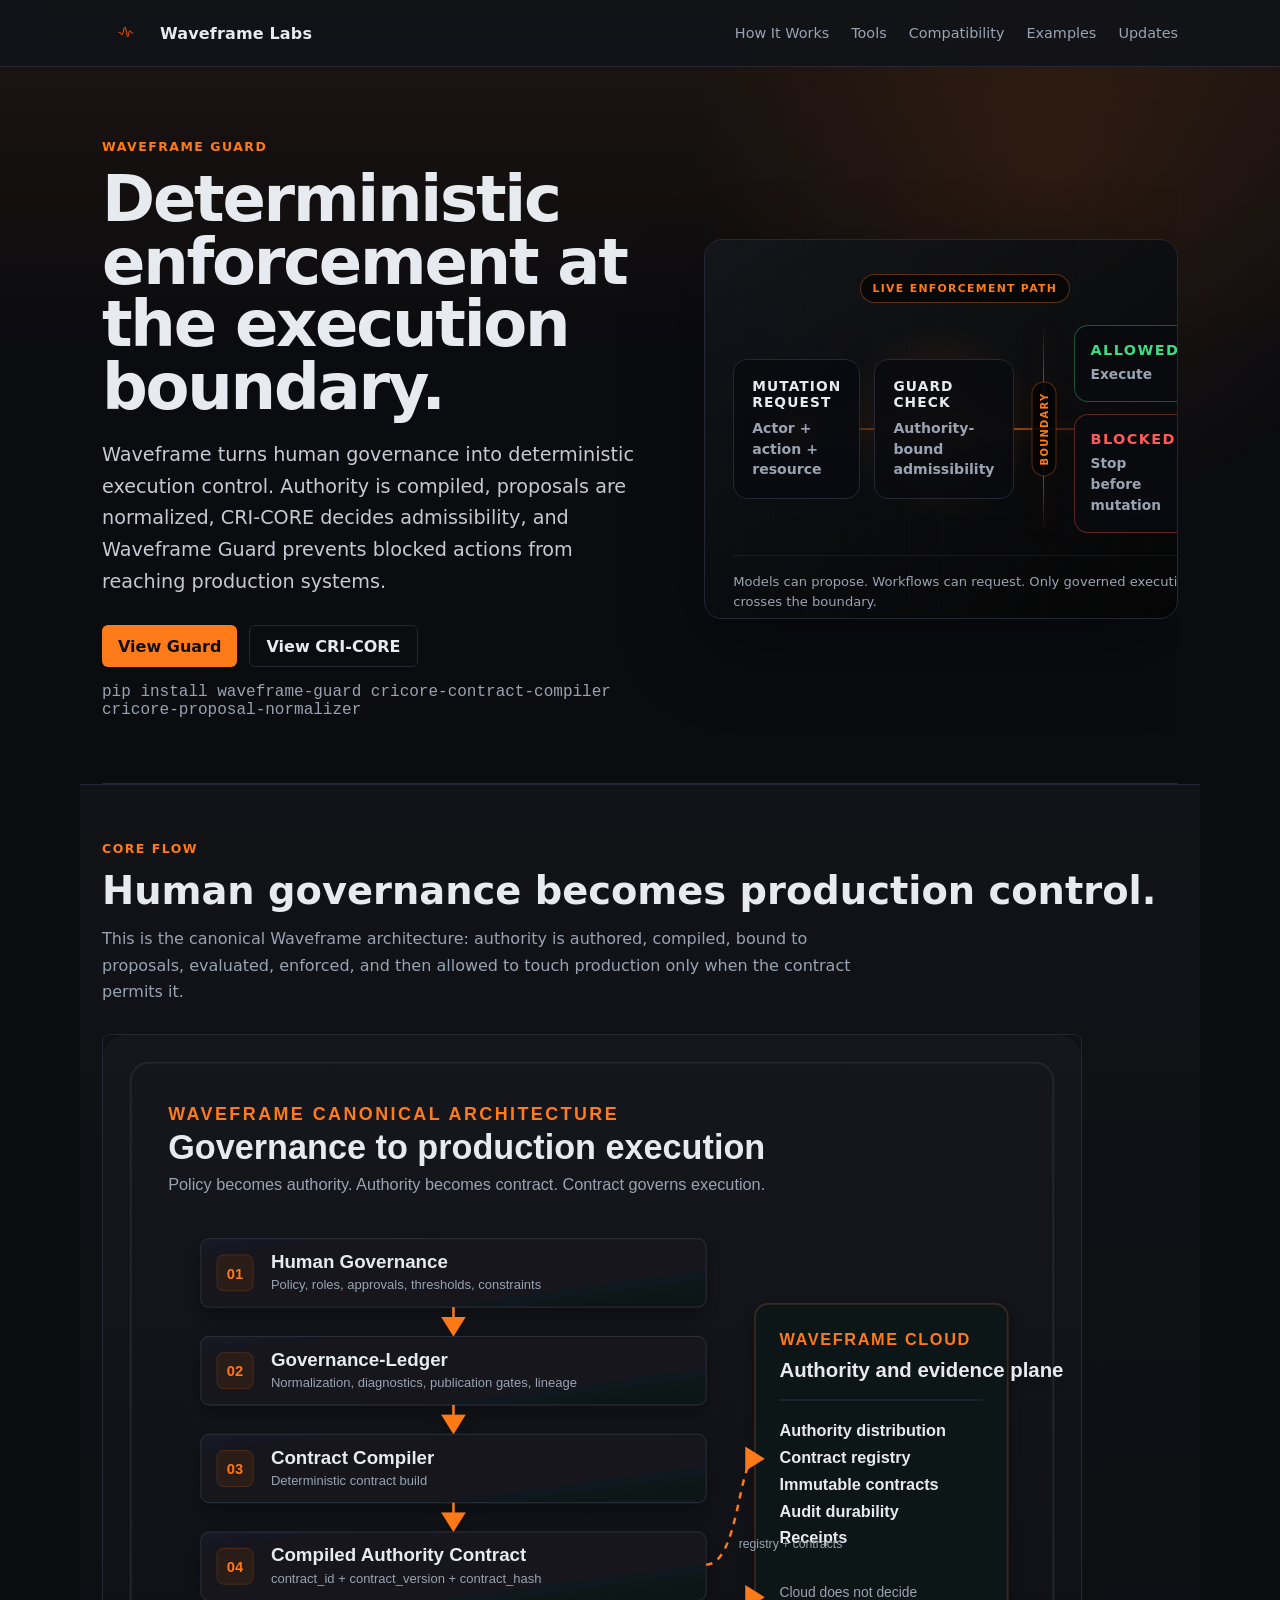
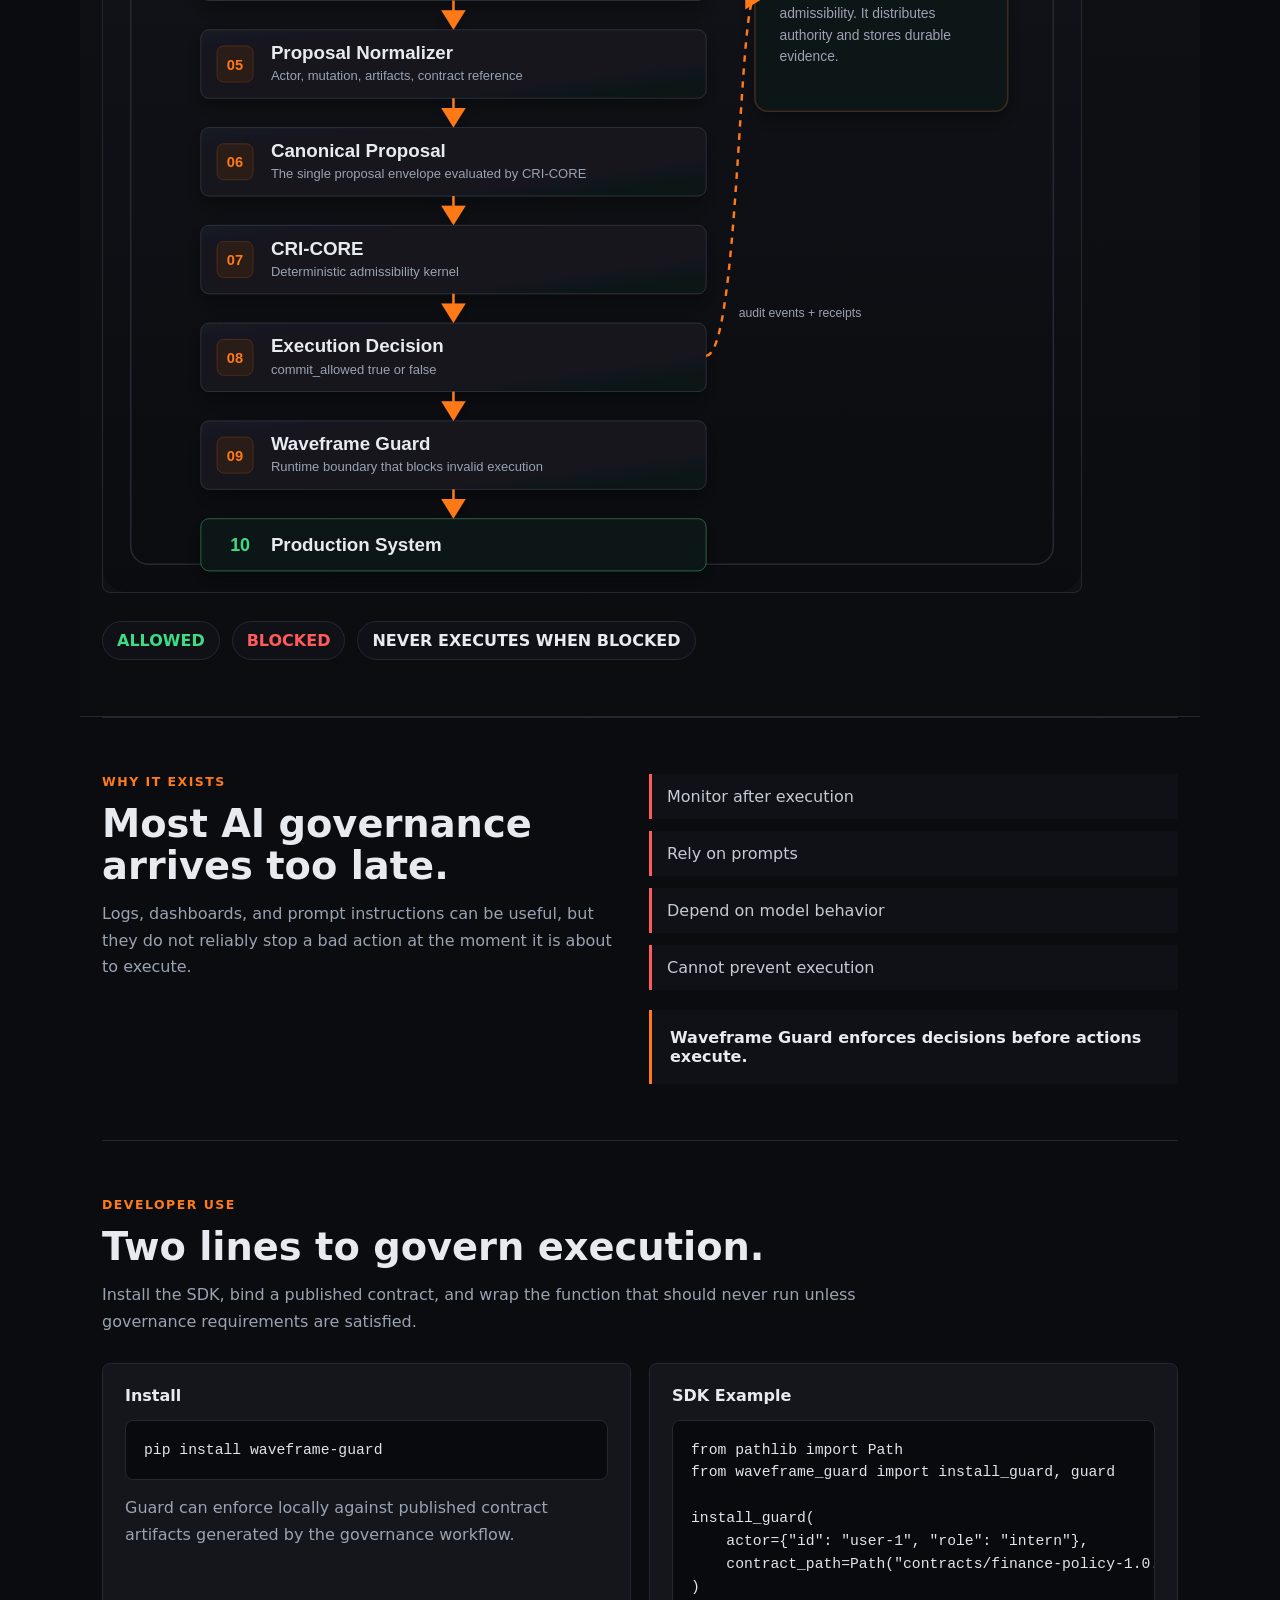
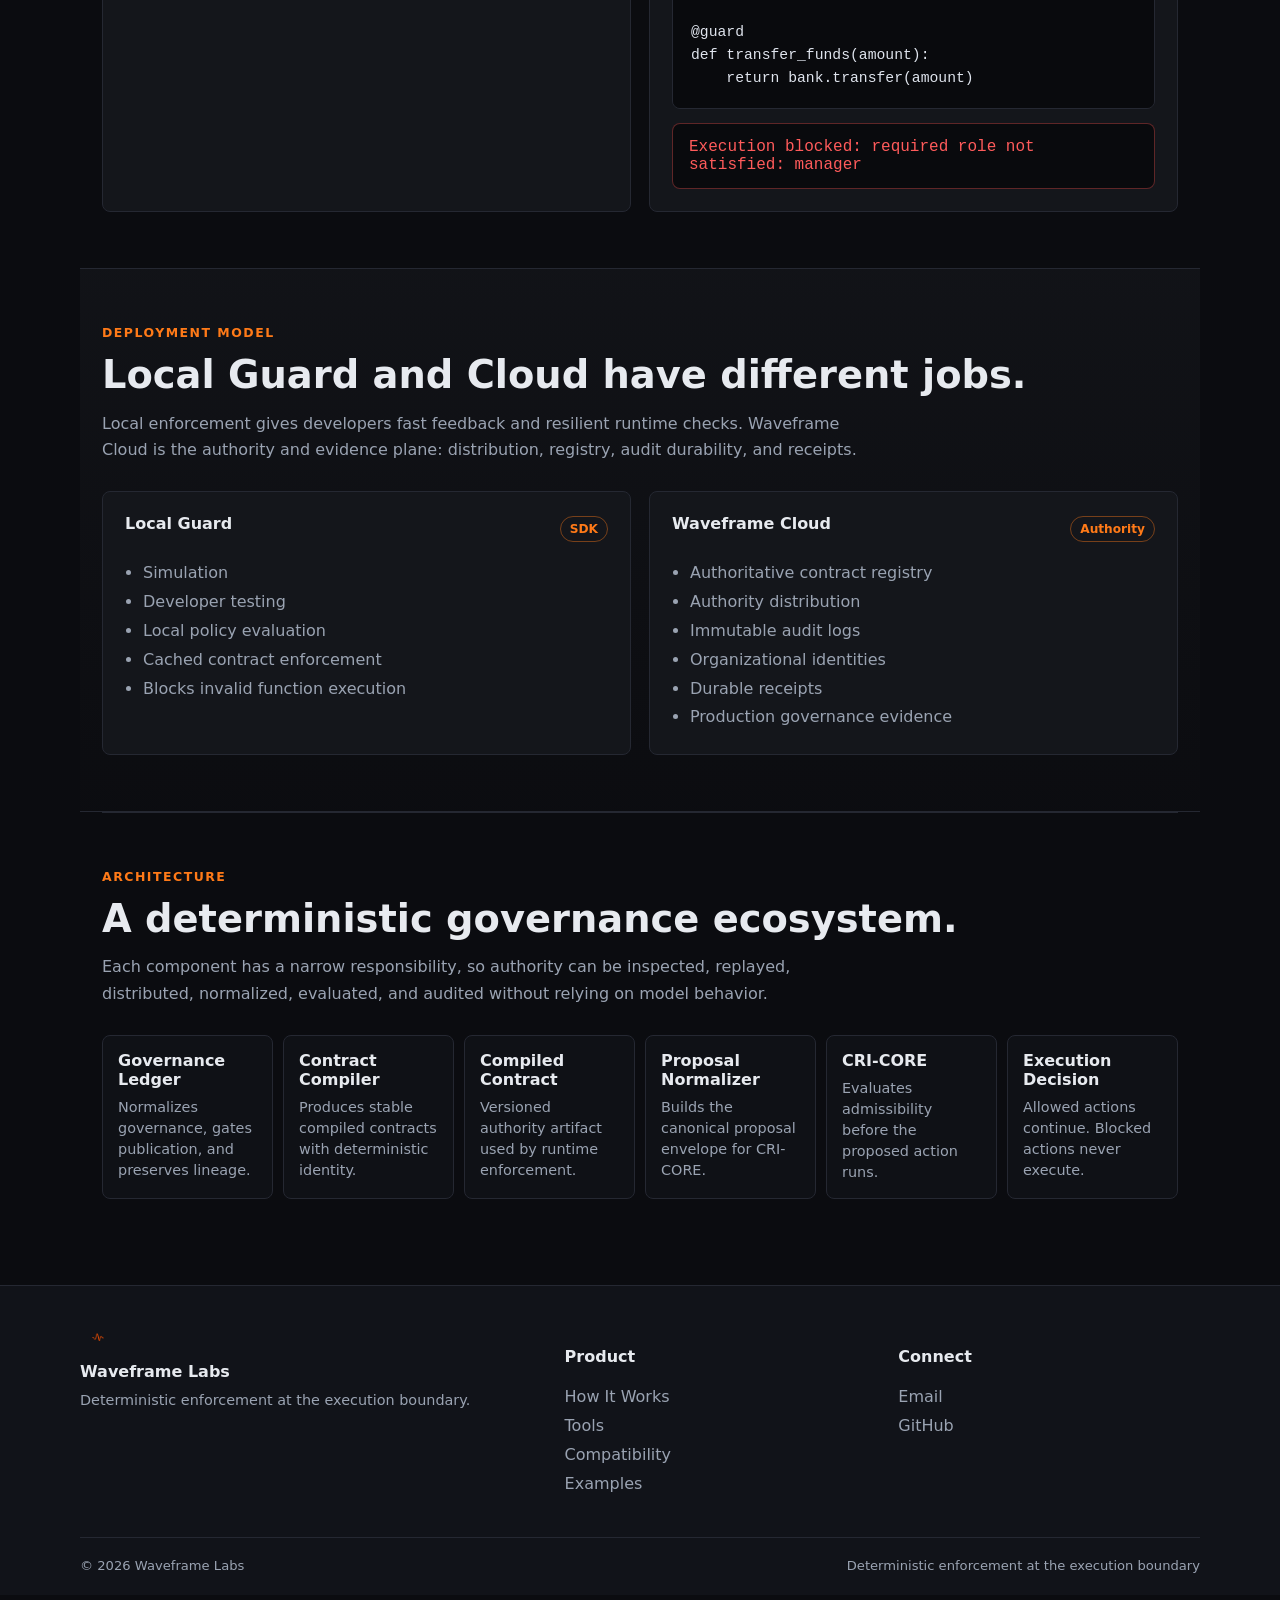
==== commit 1bd4fc4d: "Polish homepage hero flow" ====
--- a/index.html
+++ b/index.html
@@ -193,20 +193,28 @@
   top:50%;
   height:2px;
   transform:translateY(-50%);
-  background:linear-gradient(90deg,transparent,rgba(255,122,24,.35),rgba(255,122,24,.95),rgba(255,122,24,.28),transparent);
-  box-shadow:0 0 18px rgba(255,122,24,.28);
+  background:linear-gradient(90deg,transparent,rgba(255,122,24,.28),rgba(255,122,24,.85),rgba(255,122,24,.24),transparent);
+  box-shadow:0 0 18px rgba(255,122,24,.24);
 }
 .signal-line:after{
   content:"";
   position:absolute;
-  left:50%;
   top:50%;
-  width:16px;
-  height:16px;
+  left:8%;
+  width:13px;
+  height:13px;
   transform:translate(-50%,-50%);
   border-radius:50%;
   background:var(--accent);
-  box-shadow:0 0 30px rgba(255,122,24,.7);
+  box-shadow:0 0 28px rgba(255,122,24,.72);
+  animation:signalPulse 4.8s ease-in-out infinite;
+}
+@keyframes signalPulse{
+  0%,12%{left:8%;opacity:.25;transform:translate(-50%,-50%) scale(.78)}
+  34%{left:38%;opacity:1;transform:translate(-50%,-50%) scale(1)}
+  56%{left:55%;opacity:1;transform:translate(-50%,-50%) scale(1.18)}
+  78%{left:86%;opacity:.6;transform:translate(-50%,-50%) scale(.9)}
+  100%{left:86%;opacity:0;transform:translate(-50%,-50%) scale(.7)}
 }
 .flow-node{
   position:relative;
@@ -228,7 +236,8 @@
 }
 .flow-node span{
   color:var(--muted);
-  font-size:.84rem;
+  font-size:.88rem;
+  font-weight:650;
   line-height:1.45;
 }
 .boundary-gate{
@@ -277,7 +286,8 @@
 }
 .result-card span{
   color:var(--muted);
-  font-size:.82rem;
+  font-size:.86rem;
+  font-weight:650;
   line-height:1.45;
 }
 .result-card.allowed-card{border-color:rgba(61,220,132,.35)}
@@ -537,7 +547,6 @@
       <span>Waveframe Labs</span>
     </a>
     <nav class="topnav" aria-label="Primary">
-      <a href="index.html">Home</a>
       <a href="hierarchy.html">How It Works</a>
       <a href="tools.html">Tools</a>
       <a href="compatibility.html">Compatibility</a>
@@ -567,31 +576,31 @@
 
       <div class="hero-visual" aria-label="Waveframe execution-boundary flow diagram">
         <div class="flow-diagram">
-          <div class="flow-title">Execution Boundary</div>
+          <div class="flow-title">Live Enforcement Path</div>
           <div class="flow-map">
             <div class="signal-line"></div>
             <div class="flow-node">
-              <strong>Proposal</strong>
-              <span>An action asks to mutate a production system.</span>
+              <strong>Mutation Request</strong>
+              <span>Actor + action + resource</span>
             </div>
             <div class="flow-node">
-              <strong>Contract Check</strong>
-              <span>Guard binds authority and asks CRI-CORE for admissibility.</span>
+              <strong>Guard Check</strong>
+              <span>Authority-bound admissibility</span>
             </div>
             <div class="boundary-gate" aria-hidden="true"></div>
             <div class="result-stack">
               <div class="result-card allowed-card">
                 <strong>ALLOWED</strong>
-                <span>Admissible actions continue.</span>
+                <span>Execute</span>
               </div>
               <div class="result-card blocked-card">
                 <strong>BLOCKED</strong>
-                <span>Invalid actions stop here.</span>
+                <span>Stop before mutation</span>
               </div>
             </div>
           </div>
           <div class="flow-caption">
-            The model can propose. The workflow can request. Only governed execution crosses the boundary.
+            Models can propose. Workflows can request. Only governed execution crosses the boundary.
           </div>
         </div>
       </div>
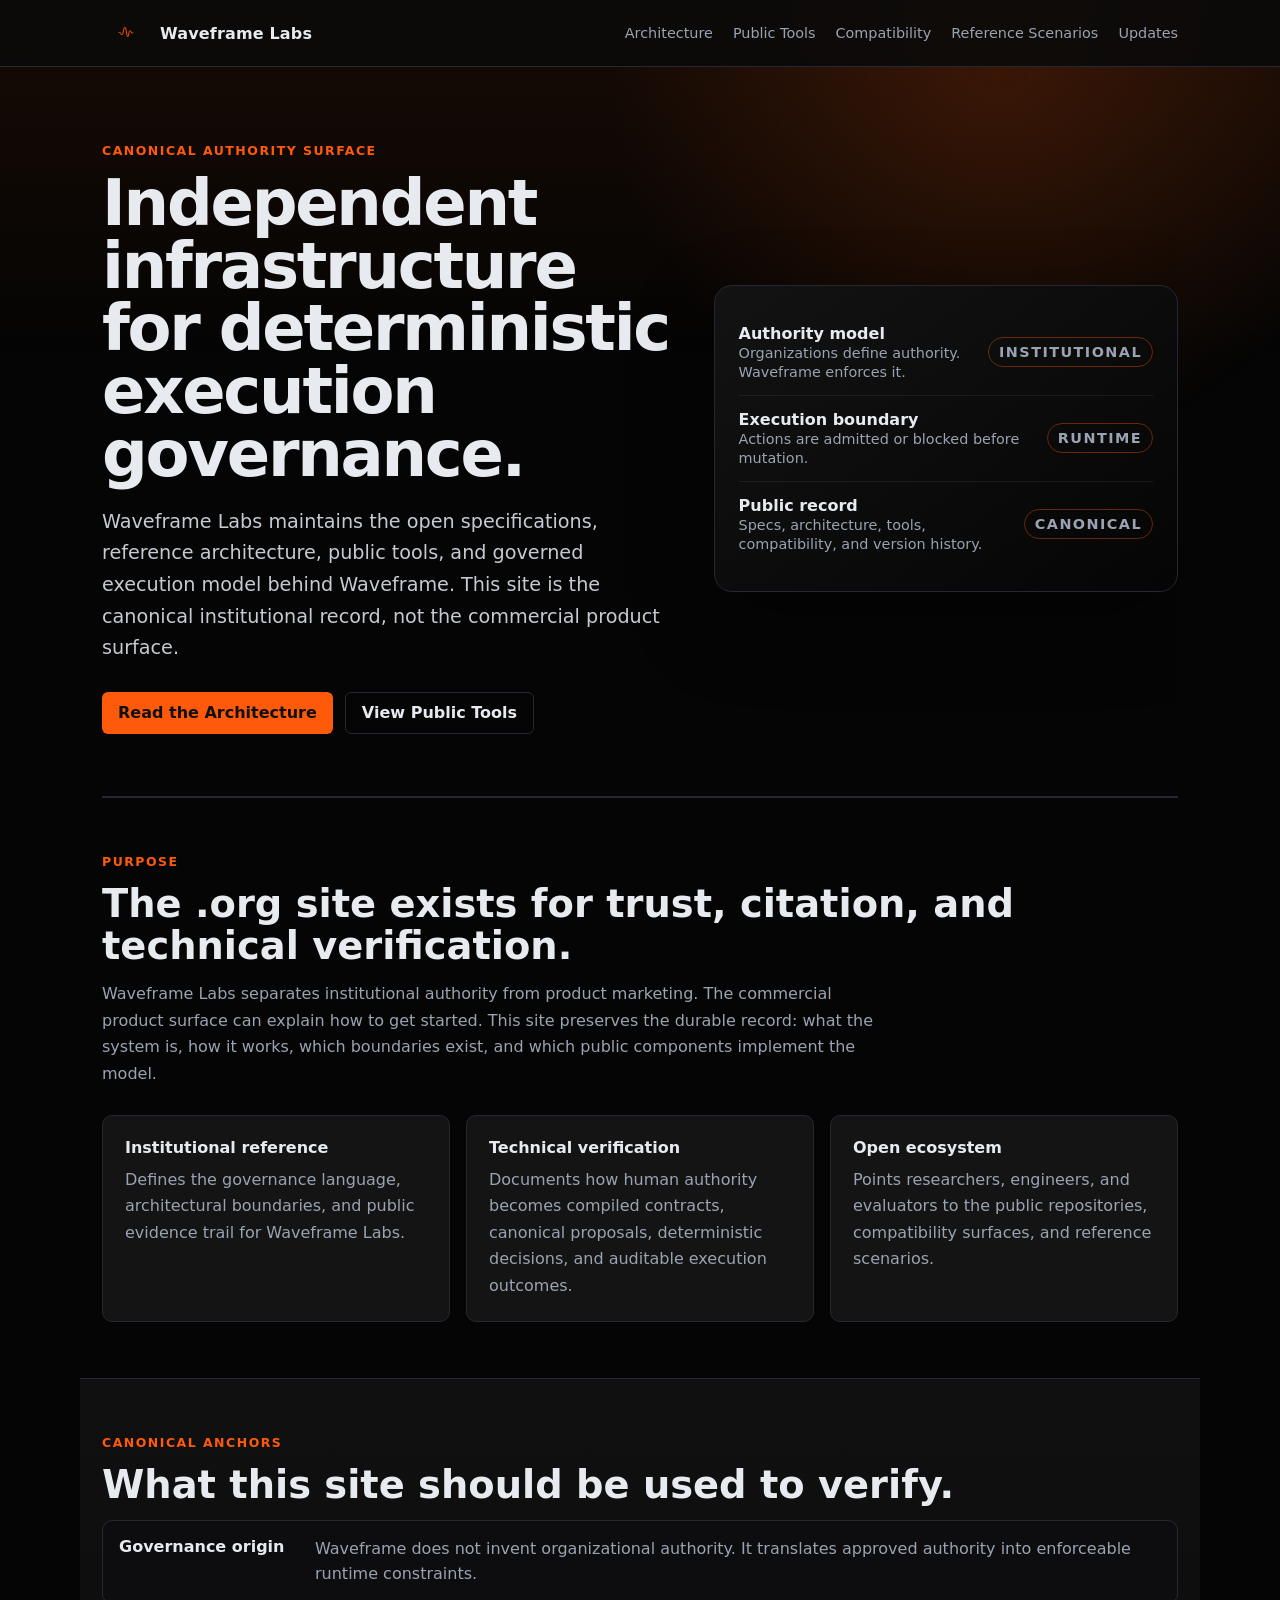
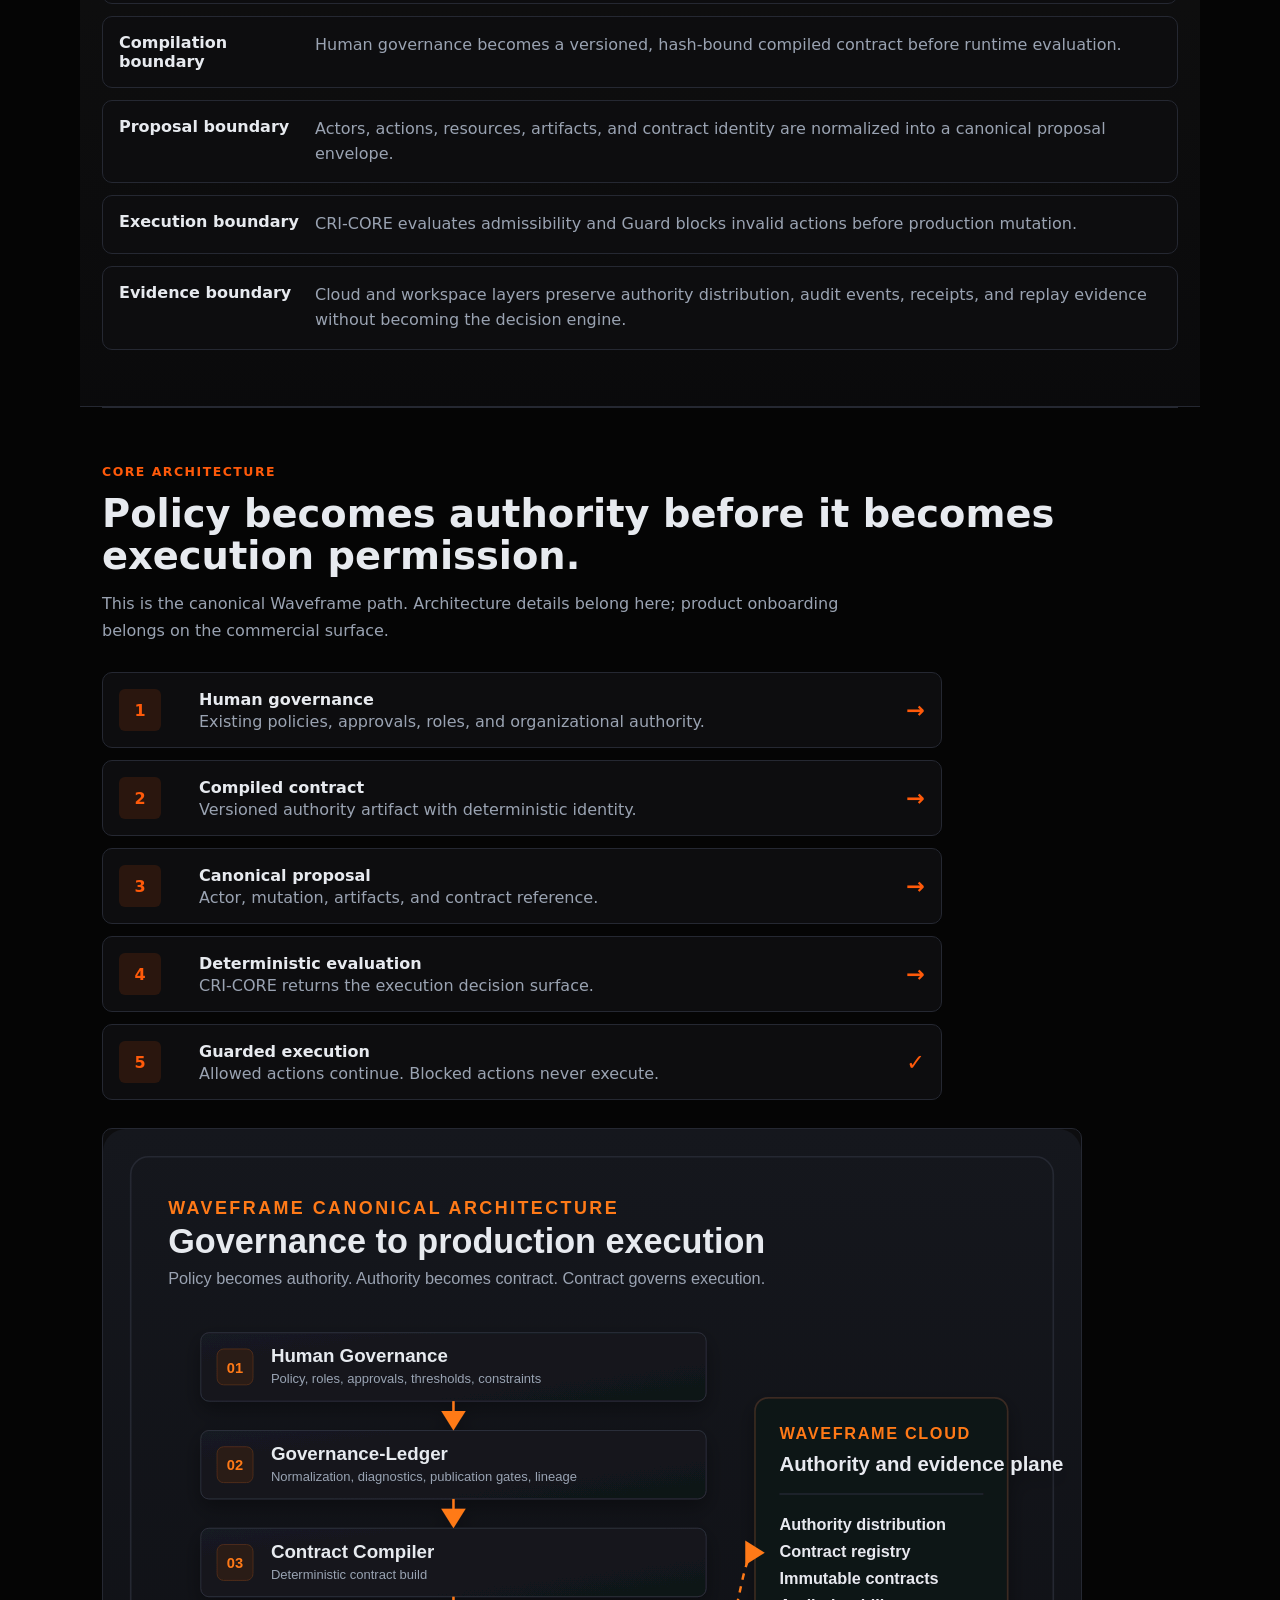
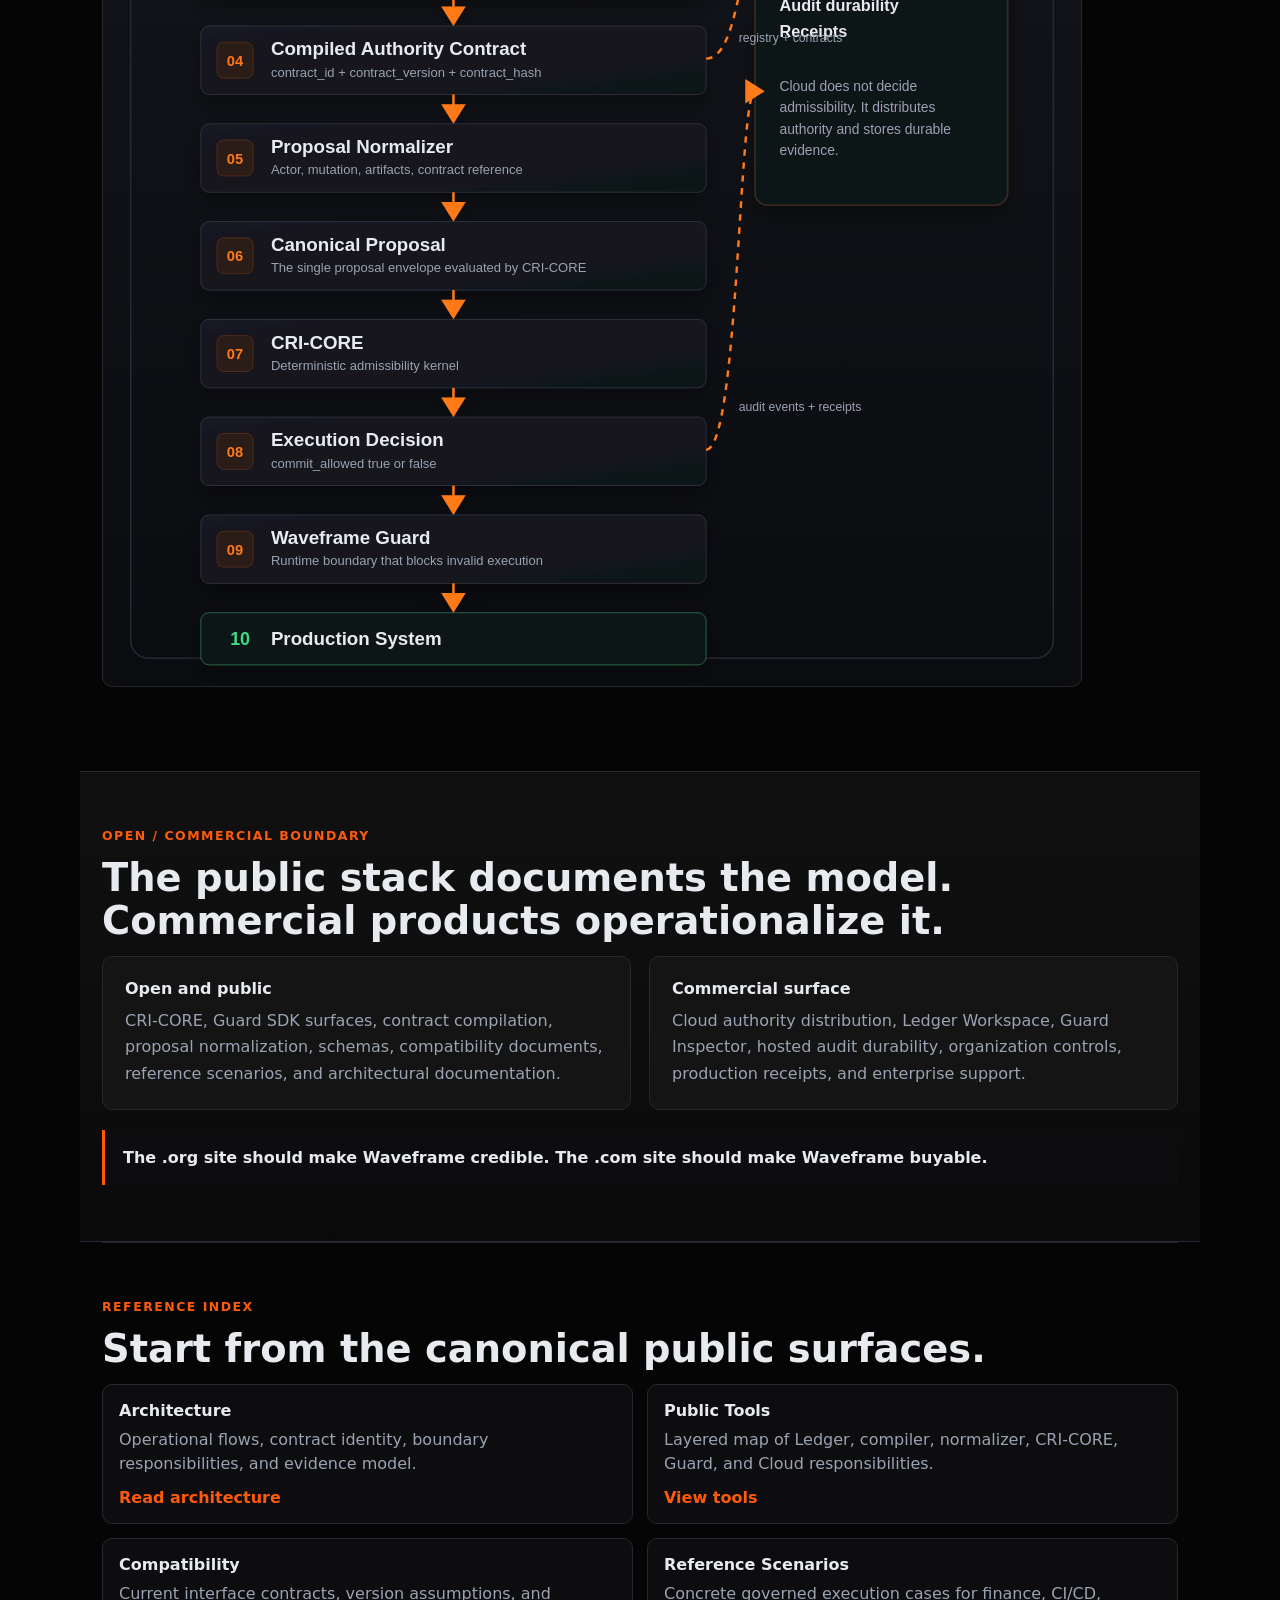
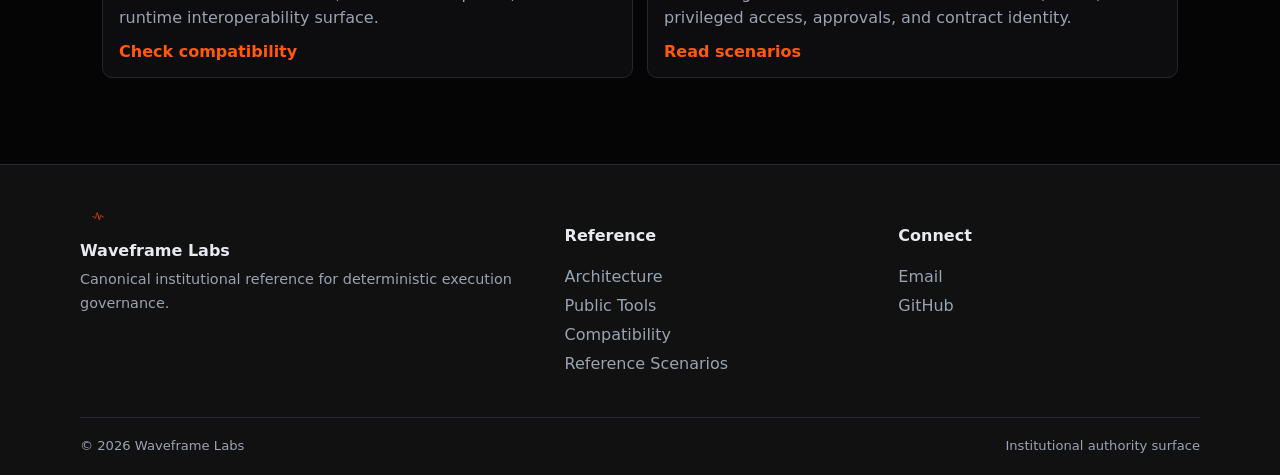
==== commit 8e768405: "Reposition org homepage as canonical authority surface" ====
--- a/index.html
+++ b/index.html
@@ -1,8 +1,8 @@
 <!--
 ---
-title: "Waveframe Labs - Canonical Entry"
+title: "Waveframe Labs - Institutional Authority"
 short_title: "Waveframe Labs"
-version: "2.0.0"
+version: "2.1.0"
 status: "Active"
 type: "website"
 author: "Waveframe Labs"
@@ -19,526 +19,17 @@
 <meta charset="utf-8" />
 <meta name="viewport" content="width=device-width, initial-scale=1" />
 <title>Waveframe Labs</title>
-
-<meta name="description" content="Deterministic enforcement at the execution boundary." />
+<meta name="description" content="Canonical institutional reference for Waveframe Labs: deterministic execution governance, authority specifications, architecture, tools, and public research artifacts." />
 <link rel="icon" type="image/png" sizes="96x96" href="assets/brand/favicon-96x96.png" />
 <link rel="shortcut icon" href="assets/brand/favicon.ico" />
 <link rel="apple-touch-icon" sizes="180x180" href="assets/brand/apple-touch-icon.png" />
 <link rel="manifest" href="assets/brand/site.webmanifest" />
 <meta name="theme-color" content="#050505" />
-
 <style>
-:root{
-  --bg:#0b0c10;
-  --surface:#111319;
-  --card:#14161b;
-  --panel:#0f1116;
-  --ink:#e7eaef;
-  --muted:#9aa3b2;
-  --soft:#c5cad3;
-  --edge:#252832;
-  --accent:#ff7a18;
-  --accent-hover:#e56b12;
-  --green:#3ddc84;
-  --red:#ff5b5b;
-  --maxw:1120px;
-  --rad:8px;
-}
-*{box-sizing:border-box}
-html,body{
-  margin:0;
-  padding:0;
-  background:var(--bg);
-  color:var(--ink);
-  font-family:ui-sans-serif,system-ui,-apple-system,BlinkMacSystemFont,"Segoe UI",sans-serif;
-}
-body:before{
-  content:"";
-  position:fixed;
-  inset:0;
-  pointer-events:none;
-  background:
-    radial-gradient(circle at 82% 18%,rgba(255,122,24,.10),transparent 28%),
-    linear-gradient(180deg,rgba(255,122,24,.08),transparent 360px);
-}
-a{text-decoration:none;color:inherit}
-a:hover{color:var(--accent)}
-.wrap{max-width:var(--maxw);margin:0 auto;padding:0 22px;position:relative}
-
-/* HEADER */
-.hdr{
-  border-bottom:1px solid var(--edge);
-  background:rgba(17,19,25,.9);
-  backdrop-filter:blur(14px);
-  position:sticky;
-  top:0;
-  z-index:100;
-}
-.hdr-inner{
-  max-width:var(--maxw);
-  margin:0 auto;
-  padding:16px 22px;
-  display:flex;
-  justify-content:space-between;
-  align-items:center;
-  gap:18px;
-}
-.brand{display:flex;align-items:center;gap:10px;font-weight:750;letter-spacing:.01em}
-.brand img{height:34px;width:auto;max-width:48px;object-fit:contain}
-.topnav{display:flex;gap:22px;font-size:.9rem;flex-wrap:wrap;justify-content:flex-end}
-.topnav a{color:var(--muted)}
-.topnav a:hover{color:var(--accent)}
-
-/* TYPOGRAPHY */
-h1,h2,h3,p{margin-top:0}
-h1{
-  max-width:880px;
-  font-size:clamp(2.55rem,5vw,5.15rem);
-  line-height:.98;
-  letter-spacing:-.035em;
-  margin-bottom:20px;
-}
-h2{font-size:clamp(1.7rem,3vw,2.65rem);line-height:1.1;margin-bottom:14px}
-h3{font-size:1rem;margin-bottom:10px;color:var(--ink)}
-p{color:var(--muted);line-height:1.65}
-.eyebrow{
-  color:var(--accent);
-  text-transform:uppercase;
-  letter-spacing:.12em;
-  font-size:.78rem;
-  font-weight:800;
-  margin-bottom:14px;
-}
-.lede{font-size:1.2rem;max-width:760px;color:var(--soft)}
-.section-intro{max-width:760px;margin-bottom:28px}
-
-/* HERO */
-.hero{
-  position:relative;
-  overflow:hidden;
-  padding:72px 0 64px;
-  border-bottom:1px solid var(--edge);
-}
-.hero:before{
-  content:"";
-  position:absolute;
-  inset:18px -22px 0;
-  z-index:-1;
-  background:
-    linear-gradient(90deg,rgba(255,122,24,.08) 1px,transparent 1px),
-    linear-gradient(180deg,rgba(255,122,24,.04) 1px,transparent 1px);
-  background-size:48px 48px;
-  mask-image:linear-gradient(90deg,transparent,black 16%,black 72%,transparent);
-  opacity:.38;
-}
-.hero-grid{
-  display:grid;
-  grid-template-columns:minmax(0,1.08fr) minmax(300px,.92fr);
-  align-items:center;
-  gap:46px;
-}
-.hero-copy{min-width:0}
-.hero-actions{display:flex;gap:12px;flex-wrap:wrap;margin-top:28px}
-.hero-visual{
-  position:relative;
-  min-height:380px;
-  border:1px solid var(--edge);
-  border-radius:18px;
-  background:
-    radial-gradient(circle at 50% 48%,rgba(255,122,24,.13),transparent 32%),
-    linear-gradient(145deg,rgba(20,22,27,.92),rgba(5,5,5,.96));
-  box-shadow:0 30px 80px rgba(0,0,0,.36);
-  overflow:hidden;
-}
-.hero-visual:before{
-  content:"";
-  position:absolute;
-  inset:0;
-  background:
-    linear-gradient(90deg,rgba(255,255,255,.035) 1px,transparent 1px),
-    linear-gradient(180deg,rgba(255,255,255,.025) 1px,transparent 1px);
-  background-size:34px 34px;
-  opacity:.28;
-}
-.flow-diagram{
-  position:absolute;
-  inset:34px 28px 28px;
-  display:grid;
-  grid-template-rows:auto 1fr auto;
-  gap:22px;
-}
-.flow-title{
-  justify-self:center;
-  color:var(--accent);
-  border:1px solid rgba(255,122,24,.35);
-  background:rgba(5,5,5,.72);
-  border-radius:999px;
-  padding:7px 12px;
-  font-size:.68rem;
-  font-weight:850;
-  letter-spacing:.12em;
-  text-transform:uppercase;
-}
-.flow-map{
-  position:relative;
-  display:grid;
-  grid-template-columns:1fr 1fr 32px 1fr;
-  align-items:center;
-  gap:14px;
-}
-.signal-line{
-  position:absolute;
-  left:7%;
-  right:8%;
-  top:50%;
-  height:2px;
-  transform:translateY(-50%);
-  background:linear-gradient(90deg,transparent,rgba(255,122,24,.28),rgba(255,122,24,.85),rgba(255,122,24,.24),transparent);
-  box-shadow:0 0 18px rgba(255,122,24,.24);
-}
-.signal-line:after{
-  content:"";
-  position:absolute;
-  top:50%;
-  left:8%;
-  width:13px;
-  height:13px;
-  transform:translate(-50%,-50%);
-  border-radius:50%;
-  background:var(--accent);
-  box-shadow:0 0 28px rgba(255,122,24,.72);
-  animation:signalPulse 4.8s ease-in-out infinite;
-}
-@keyframes signalPulse{
-  0%,12%{left:8%;opacity:.25;transform:translate(-50%,-50%) scale(.78)}
-  34%{left:38%;opacity:1;transform:translate(-50%,-50%) scale(1)}
-  56%{left:55%;opacity:1;transform:translate(-50%,-50%) scale(1.18)}
-  78%{left:86%;opacity:.6;transform:translate(-50%,-50%) scale(.9)}
-  100%{left:86%;opacity:0;transform:translate(-50%,-50%) scale(.7)}
-}
-.flow-node{
-  position:relative;
-  z-index:1;
-  border:1px solid var(--edge);
-  border-radius:14px;
-  background:rgba(10,11,15,.88);
-  backdrop-filter:blur(10px);
-  padding:18px;
-  min-height:118px;
-}
-.flow-node strong{
-  display:block;
-  margin-bottom:8px;
-  color:var(--ink);
-  font-size:.86rem;
-  letter-spacing:.08em;
-  text-transform:uppercase;
-}
-.flow-node span{
-  color:var(--muted);
-  font-size:.88rem;
-  font-weight:650;
-  line-height:1.45;
-}
-.boundary-gate{
-  position:relative;
-  z-index:2;
-  justify-self:center;
-  align-self:stretch;
-  width:1px;
-  min-height:180px;
-  background:linear-gradient(180deg,transparent,rgba(255,122,24,.95),transparent);
-  box-shadow:0 0 22px rgba(255,122,24,.36);
-}
-.boundary-gate:before{
-  content:"BOUNDARY";
-  position:absolute;
-  top:50%;
-  left:50%;
-  transform:translate(-50%,-50%) rotate(-90deg);
-  color:var(--accent);
-  background:rgba(5,5,5,.86);
-  border:1px solid rgba(255,122,24,.32);
-  border-radius:999px;
-  padding:6px 10px;
-  font-size:.62rem;
-  font-weight:850;
-  letter-spacing:.13em;
-}
-.result-stack{
-  position:relative;
-  z-index:1;
-  display:grid;
-  gap:12px;
-}
-.result-card{
-  border:1px solid var(--edge);
-  border-radius:14px;
-  padding:16px;
-  background:rgba(10,11,15,.88);
-  backdrop-filter:blur(10px);
-}
-.result-card strong{
-  display:block;
-  margin-bottom:6px;
-  font-size:.9rem;
-  letter-spacing:.1em;
-}
-.result-card span{
-  color:var(--muted);
-  font-size:.86rem;
-  font-weight:650;
-  line-height:1.45;
-}
-.result-card.allowed-card{border-color:rgba(61,220,132,.35)}
-.result-card.blocked-card{border-color:rgba(255,91,91,.35)}
-.allowed-card strong{color:var(--green)}
-.blocked-card strong{color:var(--red)}
-.flow-caption{
-  color:var(--muted);
-  font-size:.82rem;
-  line-height:1.55;
-  border-top:1px solid rgba(255,255,255,.06);
-  padding-top:16px;
-}
-.install-line{
-  margin-top:16px;
-  color:var(--muted);
-  font-family:"SFMono-Regular",Consolas,"Liberation Mono",monospace;
-  overflow-wrap:anywhere;
-}
-
-/* LAYOUT */
-.section{
-  padding:56px 0;
-  border-top:1px solid var(--edge);
-}
-.band{
-  margin:0 -22px;
-  padding:56px 22px;
-  background:linear-gradient(180deg,rgba(20,22,27,.72),rgba(12,13,17,.72));
-  border-top:1px solid var(--edge);
-  border-bottom:1px solid var(--edge);
-}
-.grid{display:grid;grid-template-columns:1fr 1fr;gap:18px}
-.grid>*{min-width:0}
-.grid-3{display:grid;grid-template-columns:repeat(3,1fr);gap:16px}
-.panel{
-  background:var(--card);
-  border:1px solid var(--edge);
-  border-radius:var(--rad);
-  padding:22px;
-  min-width:0;
-}
-.panel p:last-child{margin-bottom:0}
-.btn{
-  display:inline-flex;
-  align-items:center;
-  justify-content:center;
-  min-height:42px;
-  padding:10px 16px;
-  border-radius:6px;
-  background:var(--accent);
-  color:#101010;
-  font-weight:800;
-}
-.btn:hover{background:var(--accent-hover);color:#101010}
-.btn.secondary{
-  background:transparent;
-  border:1px solid var(--edge);
-  color:var(--ink);
-}
-.btn.secondary:hover{border-color:var(--accent);color:var(--accent);background:transparent}
-
-/* CORE FLOW */
-.flow{
-  display:grid;
-  grid-template-columns:1fr;
-  gap:12px;
-  max-width:760px;
-}
-.flow-step{
-  display:grid;
-  grid-template-columns:64px 1fr auto;
-  gap:16px;
-  align-items:center;
-  background:var(--panel);
-  border:1px solid var(--edge);
-  border-radius:var(--rad);
-  padding:16px;
-}
-.flow-index{
-  width:42px;
-  height:42px;
-  display:grid;
-  place-items:center;
-  border-radius:6px;
-  background:rgba(255,122,24,.12);
-  color:var(--accent);
-  font-weight:850;
-}
-.flow-step strong{display:block;margin-bottom:3px}
-.flow-step span{color:var(--muted)}
-.flow-arrow{color:var(--accent);font-size:1.4rem;font-weight:900}
-.decision-row{display:flex;gap:12px;flex-wrap:wrap;margin-top:18px}
-.decision-pill{
-  border:1px solid var(--edge);
-  background:var(--panel);
-  border-radius:999px;
-  padding:9px 14px;
-  font-weight:800;
-}
-.architecture-asset{
-  display:block;
-  width:100%;
-  max-width:980px;
-  margin:28px 0;
-  border:1px solid var(--edge);
-  border-radius:var(--rad);
-  background:var(--panel);
-}
-.allowed{color:var(--green)}
-.blocked{color:var(--red)}
-
-/* COPY BLOCKS */
-.fail-list{
-  list-style:none;
-  margin:0;
-  padding:0;
-  display:grid;
-  gap:12px;
-}
-.fail-list li{
-  border-left:3px solid var(--red);
-  background:var(--panel);
-  padding:13px 15px;
-  color:var(--soft);
-}
-.contrast{
-  border-left:3px solid var(--accent);
-  background:var(--panel);
-  padding:18px;
-  margin-top:20px;
-  color:var(--ink);
-  font-weight:750;
-}
-.code{
-  background:#090a0d;
-  border:1px solid var(--edge);
-  border-radius:var(--rad);
-  padding:18px;
-  overflow:auto;
-  color:#dfe4ed;
-  font-family:"SFMono-Regular",Consolas,"Liberation Mono",monospace;
-  font-size:.92rem;
-  line-height:1.55;
-}
-.code .muted{color:#7f8897}
-.code .accent{color:var(--accent)}
-.terminal{
-  margin-top:12px;
-  background:#090a0d;
-  border:1px solid rgba(255,91,91,.35);
-  border-radius:var(--rad);
-  padding:14px 16px;
-  font-family:"SFMono-Regular",Consolas,"Liberation Mono",monospace;
-  color:var(--red);
-  overflow-wrap:anywhere;
-}
-.mode-title{
-  display:flex;
-  justify-content:space-between;
-  gap:14px;
-  align-items:center;
-  margin-bottom:16px;
-}
-.badge{
-  color:var(--accent);
-  border:1px solid rgba(255,122,24,.42);
-  border-radius:999px;
-  padding:5px 9px;
-  font-size:.76rem;
-  font-weight:800;
-}
-.mode-list{margin:0;padding-left:18px;color:var(--muted);line-height:1.8}
-.ecosystem{
-  display:grid;
-  grid-template-columns:repeat(6,1fr);
-  gap:10px;
-}
-.eco-node{
-  min-height:116px;
-  background:var(--panel);
-  border:1px solid var(--edge);
-  border-radius:var(--rad);
-  padding:15px;
-}
-.eco-node strong{display:block;margin-bottom:8px}
-.eco-node span{color:var(--muted);font-size:.9rem;line-height:1.45}
-
-/* FOOTER */
-footer{
-  margin-top:30px;
-  border-top:1px solid var(--edge);
-  background:var(--surface);
-  padding:40px 20px 22px;
-}
-.footer-grid{
-  display:grid;
-  grid-template-columns:1.5fr 1fr 1fr;
-  gap:32px;
-  max-width:var(--maxw);
-  margin:0 auto;
-}
-.ft-links a{display:block;color:var(--muted);margin-bottom:10px}
-.ft-links a:hover{color:var(--accent)}
-.ft-bottom{
-  max-width:var(--maxw);
-  margin:34px auto 0;
-  padding-top:20px;
-  border-top:1px solid var(--edge);
-  display:flex;
-  justify-content:space-between;
-  gap:16px;
-  color:var(--muted);
-  font-size:.82rem;
-}
-
-@media(max-width:980px){
-  .hero-grid{grid-template-columns:1fr;gap:34px}
-  .hero-visual{min-height:420px}
-}
-@media(max-width:900px){
-  .hdr-inner{align-items:flex-start;flex-direction:column}
-  .topnav{justify-content:flex-start;gap:14px}
-  .grid,.grid-3{grid-template-columns:1fr}
-  .ecosystem{grid-template-columns:1fr 1fr}
-}
-@media(max-width:620px){
-  .wrap{padding:0 16px}
-  .band{margin:0 -16px;padding:44px 16px}
-  .brand img{height:30px;max-width:44px}
-  .topnav{font-size:.84rem;gap:12px 14px}
-  .hero{padding:48px 0 46px}
-  .hero:before{inset:0 -16px}
-  .hero-visual{min-height:560px;border-radius:14px}
-  .flow-diagram{inset:24px 18px 22px;gap:18px}
-  .flow-map{grid-template-columns:1fr;gap:12px;align-items:stretch}
-  .signal-line{display:none}
-  .boundary-gate{width:100%;height:1px;min-height:1px;margin:4px 0;background:linear-gradient(90deg,transparent,rgba(255,122,24,.95),transparent)}
-  .boundary-gate:before{transform:translate(-50%,-50%);font-size:.58rem}
-  .result-stack{grid-template-columns:1fr}
-  .flow-node{min-height:auto;padding:15px}
-  .result-card{padding:14px}
-  .flow-caption{font-size:.78rem}
-  .flow-step{grid-template-columns:48px 1fr}
-  .flow-arrow{display:none}
-  .ecosystem{grid-template-columns:1fr}
-  .footer-grid,.ft-bottom{grid-template-columns:1fr;display:grid}
-}
+:root{--bg:#050505;--surface:#111111;--card:#141414;--panel:#0d0d0f;--ink:#e7eaef;--muted:#9aa3b2;--soft:#c5cad3;--edge:#252832;--accent:#ff5a0a;--accent2:#ff7a33;--green:#3ddc97;--red:#ff4d4d;--maxw:1120px;--rad:10px}
+*{box-sizing:border-box}html,body{margin:0;padding:0;background:var(--bg);color:var(--ink);font-family:ui-sans-serif,system-ui,-apple-system,BlinkMacSystemFont,"Segoe UI",sans-serif}body:before{content:"";position:fixed;inset:0;pointer-events:none;background:radial-gradient(circle at 78% 8%,rgba(255,90,10,.16),transparent 30%),linear-gradient(180deg,rgba(255,90,10,.08),transparent 360px)}a{color:inherit;text-decoration:none}a:hover{color:var(--accent)}.wrap{max-width:var(--maxw);margin:0 auto;padding:0 22px;position:relative}.hdr{border-bottom:1px solid var(--edge);background:rgba(10,10,10,.9);backdrop-filter:blur(14px);position:sticky;top:0;z-index:100}.hdr-inner{max-width:var(--maxw);margin:0 auto;padding:16px 22px;display:flex;justify-content:space-between;align-items:center;gap:18px}.brand{display:flex;align-items:center;gap:10px;font-weight:750;letter-spacing:.01em}.brand img{height:34px;width:auto;max-width:48px;object-fit:contain}.topnav{display:flex;gap:20px;font-size:.9rem;flex-wrap:wrap;justify-content:flex-end}.topnav a{color:var(--muted)}.topnav a:hover{color:var(--accent)}h1,h2,h3,p{margin-top:0}h1{max-width:940px;font-size:clamp(2.45rem,5vw,5.1rem);line-height:.98;letter-spacing:-.035em;margin-bottom:20px}h2{font-size:clamp(1.65rem,3vw,2.55rem);line-height:1.1;margin-bottom:14px}h3{font-size:1rem;margin-bottom:10px;color:var(--ink)}p{color:var(--muted);line-height:1.65}.eyebrow{color:var(--accent);text-transform:uppercase;letter-spacing:.12em;font-size:.78rem;font-weight:800;margin-bottom:14px}.lede{font-size:1.2rem;max-width:820px;color:var(--soft)}.section-intro{max-width:780px;margin-bottom:28px}.hero{position:relative;overflow:hidden;padding:76px 0 62px;border-bottom:1px solid var(--edge)}.hero-grid{display:grid;grid-template-columns:minmax(0,1.1fr) minmax(300px,.9fr);align-items:center;gap:44px}.hero-actions{display:flex;gap:12px;flex-wrap:wrap;margin-top:28px}.btn{display:inline-flex;align-items:center;justify-content:center;min-height:42px;padding:10px 16px;border-radius:6px;background:var(--accent);color:#101010;font-weight:850}.btn:hover{background:var(--accent2);color:#101010}.btn.secondary{background:transparent;border:1px solid var(--edge);color:var(--ink)}.btn.secondary:hover{border-color:var(--accent);color:var(--accent);background:transparent}.authority-card{border:1px solid var(--edge);border-radius:18px;background:linear-gradient(145deg,rgba(20,20,20,.94),rgba(5,5,5,.98));box-shadow:0 30px 80px rgba(0,0,0,.36);padding:24px}.authority-card .line{display:grid;grid-template-columns:1fr auto;gap:14px;align-items:center;border-bottom:1px solid rgba(255,255,255,.07);padding:14px 0}.authority-card .line:last-child{border-bottom:0}.authority-card strong{display:block;color:var(--ink)}.authority-card span{color:var(--muted);font-size:.9rem}.pill{border:1px solid rgba(255,90,10,.38);color:var(--accent);border-radius:999px;padding:6px 10px;font-size:.72rem;font-weight:850;text-transform:uppercase;letter-spacing:.1em;white-space:nowrap}.section{padding:56px 0;border-top:1px solid var(--edge)}.band{margin:0 -22px;padding:56px 22px;background:linear-gradient(180deg,rgba(20,20,20,.76),rgba(12,12,14,.76));border-top:1px solid var(--edge);border-bottom:1px solid var(--edge)}.grid{display:grid;grid-template-columns:1fr 1fr;gap:18px}.grid-3{display:grid;grid-template-columns:repeat(3,1fr);gap:16px}.panel{background:var(--card);border:1px solid var(--edge);border-radius:var(--rad);padding:22px;min-width:0}.panel p:last-child{margin-bottom:0}.anchor-list{display:grid;gap:12px}.anchor{display:grid;grid-template-columns:180px 1fr;gap:16px;align-items:start;border:1px solid var(--edge);border-radius:var(--rad);background:var(--panel);padding:16px}.anchor strong{color:var(--ink)}.anchor span{color:var(--muted);line-height:1.55}.flow{display:grid;gap:12px;max-width:840px}.flow-step{display:grid;grid-template-columns:64px 1fr auto;gap:16px;align-items:center;background:var(--panel);border:1px solid var(--edge);border-radius:var(--rad);padding:16px}.flow-index{width:42px;height:42px;display:grid;place-items:center;border-radius:6px;background:rgba(255,90,10,.12);color:var(--accent);font-weight:850}.flow-step strong{display:block;margin-bottom:3px}.flow-step span{color:var(--muted)}.flow-arrow{color:var(--accent);font-size:1.4rem;font-weight:900}.architecture-asset{display:block;width:100%;max-width:980px;margin:28px 0;border:1px solid var(--edge);border-radius:var(--rad);background:var(--panel)}.callout{border-left:3px solid var(--accent);background:var(--panel);padding:18px;margin-top:20px;color:var(--ink);font-weight:750}.repo-grid{display:grid;grid-template-columns:repeat(2,1fr);gap:14px}.repo{border:1px solid var(--edge);border-radius:var(--rad);padding:16px;background:var(--panel)}.repo strong{display:block;margin-bottom:8px}.repo span{display:block;color:var(--muted);line-height:1.5;margin-bottom:12px}.repo a{color:var(--accent);font-weight:800}footer{margin-top:30px;border-top:1px solid var(--edge);background:var(--surface);padding:40px 20px 22px}.footer-grid{display:grid;grid-template-columns:1.5fr 1fr 1fr;gap:32px;max-width:var(--maxw);margin:0 auto}.ft-links a{display:block;color:var(--muted);margin-bottom:10px}.ft-links a:hover{color:var(--accent)}.ft-bottom{max-width:var(--maxw);margin:34px auto 0;padding-top:20px;border-top:1px solid var(--edge);display:flex;justify-content:space-between;gap:16px;color:var(--muted);font-size:.82rem}@media(max-width:980px){.hero-grid{grid-template-columns:1fr;gap:34px}}@media(max-width:900px){.hdr-inner{align-items:flex-start;flex-direction:column}.topnav{justify-content:flex-start;gap:14px}.grid,.grid-3,.repo-grid{grid-template-columns:1fr}.anchor{grid-template-columns:1fr}.footer-grid,.ft-bottom{grid-template-columns:1fr;display:grid}}@media(max-width:620px){.wrap{padding:0 16px}.band{margin:0 -16px;padding:44px 16px}.brand img{height:30px;max-width:44px}.topnav{font-size:.84rem;gap:12px 14px}.hero{padding:48px 0 46px}.flow-step{grid-template-columns:48px 1fr}.flow-arrow{display:none}}
 </style>
 </head>
-
 <body>
 <header class="hdr">
   <div class="hdr-inner">
@@ -547,256 +38,100 @@
       <span>Waveframe Labs</span>
     </a>
     <nav class="topnav" aria-label="Primary">
-      <a href="hierarchy.html">How It Works</a>
-      <a href="tools.html">Tools</a>
+      <a href="hierarchy.html">Architecture</a>
+      <a href="tools.html">Public Tools</a>
       <a href="compatibility.html">Compatibility</a>
-      <a href="case-studies.html">Examples</a>
+      <a href="case-studies.html">Reference Scenarios</a>
       <a href="updates.html">Updates</a>
     </nav>
   </div>
 </header>
-
 <main class="wrap">
   <section class="hero" aria-labelledby="hero-title">
     <div class="hero-grid">
-      <div class="hero-copy">
-        <div class="eyebrow">Waveframe Guard</div>
-        <h1 id="hero-title">Deterministic enforcement at the execution boundary.</h1>
-        <p class="lede">
-          Waveframe turns human governance into deterministic execution control. Authority is
-          compiled, proposals are normalized, CRI-CORE decides admissibility, and Waveframe Guard
-          prevents blocked actions from reaching production systems.
-        </p>
+      <div>
+        <div class="eyebrow">Canonical Authority Surface</div>
+        <h1 id="hero-title">Independent infrastructure for deterministic execution governance.</h1>
+        <p class="lede">Waveframe Labs maintains the open specifications, reference architecture, public tools, and governed execution model behind Waveframe. This site is the canonical institutional record, not the commercial product surface.</p>
         <div class="hero-actions">
-          <a class="btn" href="https://github.com/Waveframe-Labs/Waveframe-Guard" target="_blank" rel="noopener">View Guard</a>
-          <a class="btn secondary" href="https://github.com/Waveframe-Labs/CRI-CORE" target="_blank" rel="noopener">View CRI-CORE</a>
-        </div>
-        <div class="install-line">pip install waveframe-guard cricore-contract-compiler cricore-proposal-normalizer</div>
-      </div>
-
-      <div class="hero-visual" aria-label="Waveframe execution-boundary flow diagram">
-        <div class="flow-diagram">
-          <div class="flow-title">Live Enforcement Path</div>
-          <div class="flow-map">
-            <div class="signal-line"></div>
-            <div class="flow-node">
-              <strong>Mutation Request</strong>
-              <span>Actor + action + resource</span>
-            </div>
-            <div class="flow-node">
-              <strong>Guard Check</strong>
-              <span>Authority-bound admissibility</span>
-            </div>
-            <div class="boundary-gate" aria-hidden="true"></div>
-            <div class="result-stack">
-              <div class="result-card allowed-card">
-                <strong>ALLOWED</strong>
-                <span>Execute</span>
-              </div>
-              <div class="result-card blocked-card">
-                <strong>BLOCKED</strong>
-                <span>Stop before mutation</span>
-              </div>
-            </div>
-          </div>
-          <div class="flow-caption">
-            Models can propose. Workflows can request. Only governed execution crosses the boundary.
-          </div>
+          <a class="btn" href="hierarchy.html">Read the Architecture</a>
+          <a class="btn secondary" href="tools.html">View Public Tools</a>
         </div>
       </div>
+      <aside class="authority-card" aria-label="Waveframe institutional role">
+        <div class="line"><div><strong>Authority model</strong><span>Organizations define authority. Waveframe enforces it.</span></div><span class="pill">Institutional</span></div>
+        <div class="line"><div><strong>Execution boundary</strong><span>Actions are admitted or blocked before mutation.</span></div><span class="pill">Runtime</span></div>
+        <div class="line"><div><strong>Public record</strong><span>Specs, architecture, tools, compatibility, and version history.</span></div><span class="pill">Canonical</span></div>
+      </aside>
     </div>
   </section>
 
-  <section class="band" aria-labelledby="flow-title">
-    <div class="eyebrow">Core Flow</div>
-    <h2 id="flow-title">Human governance becomes production control.</h2>
-    <p class="section-intro">
-      This is the canonical Waveframe architecture: authority is authored, compiled, bound to
-      proposals, evaluated, enforced, and then allowed to touch production only when the contract
-      permits it.
-    </p>
-
-    <img class="architecture-asset" src="canonical-architecture.svg" alt="Waveframe canonical architecture diagram showing governance becoming production execution through Ledger, Compiler, Contract, Normalizer, CRI-CORE, Guard, and Cloud evidence services.">
-
-    <div class="decision-row">
-      <div class="decision-pill allowed">ALLOWED</div>
-      <div class="decision-pill blocked">BLOCKED</div>
-      <div class="decision-pill">NEVER EXECUTES WHEN BLOCKED</div>
+  <section class="section" aria-labelledby="purpose-title">
+    <div class="eyebrow">Purpose</div>
+    <h2 id="purpose-title">The .org site exists for trust, citation, and technical verification.</h2>
+    <p class="section-intro">Waveframe Labs separates institutional authority from product marketing. The commercial product surface can explain how to get started. This site preserves the durable record: what the system is, how it works, which boundaries exist, and which public components implement the model.</p>
+    <div class="grid-3">
+      <div class="panel"><h3>Institutional reference</h3><p>Defines the governance language, architectural boundaries, and public evidence trail for Waveframe Labs.</p></div>
+      <div class="panel"><h3>Technical verification</h3><p>Documents how human authority becomes compiled contracts, canonical proposals, deterministic decisions, and auditable execution outcomes.</p></div>
+      <div class="panel"><h3>Open ecosystem</h3><p>Points researchers, engineers, and evaluators to the public repositories, compatibility surfaces, and reference scenarios.</p></div>
     </div>
   </section>
 
-  <section class="section" aria-labelledby="governance-title">
-    <div class="grid">
-      <div>
-        <div class="eyebrow">Why It Exists</div>
-        <h2 id="governance-title">Most AI governance arrives too late.</h2>
-        <p>
-          Logs, dashboards, and prompt instructions can be useful, but they do not reliably stop a
-          bad action at the moment it is about to execute.
-        </p>
-      </div>
-      <div>
-        <ul class="fail-list">
-          <li>Monitor after execution</li>
-          <li>Rely on prompts</li>
-          <li>Depend on model behavior</li>
-          <li>Cannot prevent execution</li>
-        </ul>
-        <div class="contrast">
-          Waveframe Guard enforces decisions before actions execute.
-        </div>
-      </div>
+  <section class="band" aria-labelledby="anchors-title">
+    <div class="eyebrow">Canonical Anchors</div>
+    <h2 id="anchors-title">What this site should be used to verify.</h2>
+    <div class="anchor-list">
+      <div class="anchor"><strong>Governance origin</strong><span>Waveframe does not invent organizational authority. It translates approved authority into enforceable runtime constraints.</span></div>
+      <div class="anchor"><strong>Compilation boundary</strong><span>Human governance becomes a versioned, hash-bound compiled contract before runtime evaluation.</span></div>
+      <div class="anchor"><strong>Proposal boundary</strong><span>Actors, actions, resources, artifacts, and contract identity are normalized into a canonical proposal envelope.</span></div>
+      <div class="anchor"><strong>Execution boundary</strong><span>CRI-CORE evaluates admissibility and Guard blocks invalid actions before production mutation.</span></div>
+      <div class="anchor"><strong>Evidence boundary</strong><span>Cloud and workspace layers preserve authority distribution, audit events, receipts, and replay evidence without becoming the decision engine.</span></div>
     </div>
   </section>
 
-  <section class="section" aria-labelledby="developers-title">
-    <div class="eyebrow">Developer Use</div>
-    <h2 id="developers-title">Two lines to govern execution.</h2>
-    <p class="section-intro">
-      Install the SDK, bind a published contract, and wrap the function that should never run
-      unless governance requirements are satisfied.
-    </p>
-
-    <div class="grid">
-      <div class="panel">
-        <h3>Install</h3>
-        <pre class="code"><code>pip install waveframe-guard</code></pre>
-        <p>
-          Guard can enforce locally against published contract artifacts generated by the governance workflow.
-        </p>
-      </div>
-      <div class="panel">
-        <h3>SDK Example</h3>
-        <pre class="code"><code>from pathlib import Path
-from waveframe_guard import install_guard, guard
-
-install_guard(
-    actor={"id": "user-1", "role": "intern"},
-    contract_path=Path("contracts/finance-policy-1.0.0.contract.json")
-)
-
-@guard
-def transfer_funds(amount):
-    return bank.transfer(amount)</code></pre>
-        <div class="terminal">Execution blocked: required role not satisfied: manager</div>
-      </div>
+  <section class="section" aria-labelledby="flow-title">
+    <div class="eyebrow">Core Architecture</div>
+    <h2 id="flow-title">Policy becomes authority before it becomes execution permission.</h2>
+    <p class="section-intro">This is the canonical Waveframe path. Architecture details belong here; product onboarding belongs on the commercial surface.</p>
+    <div class="flow">
+      <div class="flow-step"><div class="flow-index">1</div><div><strong>Human governance</strong><span>Existing policies, approvals, roles, and organizational authority.</span></div><div class="flow-arrow">→</div></div>
+      <div class="flow-step"><div class="flow-index">2</div><div><strong>Compiled contract</strong><span>Versioned authority artifact with deterministic identity.</span></div><div class="flow-arrow">→</div></div>
+      <div class="flow-step"><div class="flow-index">3</div><div><strong>Canonical proposal</strong><span>Actor, mutation, artifacts, and contract reference.</span></div><div class="flow-arrow">→</div></div>
+      <div class="flow-step"><div class="flow-index">4</div><div><strong>Deterministic evaluation</strong><span>CRI-CORE returns the execution decision surface.</span></div><div class="flow-arrow">→</div></div>
+      <div class="flow-step"><div class="flow-index">5</div><div><strong>Guarded execution</strong><span>Allowed actions continue. Blocked actions never execute.</span></div><div class="flow-arrow">✓</div></div>
     </div>
+    <img class="architecture-asset" src="canonical-architecture.svg" alt="Waveframe canonical architecture diagram showing governance becoming production execution through Ledger, Compiler, Contract, Normalizer, CRI-CORE, Guard, and Cloud evidence services.">
   </section>
 
-  <section class="band" aria-labelledby="local-cloud-title">
-    <div class="eyebrow">Deployment Model</div>
-    <h2 id="local-cloud-title">Local Guard and Cloud have different jobs.</h2>
-    <p class="section-intro">
-      Local enforcement gives developers fast feedback and resilient runtime checks. Waveframe Cloud
-      is the authority and evidence plane: distribution, registry, audit durability, and receipts.
-    </p>
-
+  <section class="band" aria-labelledby="public-private-title">
+    <div class="eyebrow">Open / Commercial Boundary</div>
+    <h2 id="public-private-title">The public stack documents the model. Commercial products operationalize it.</h2>
     <div class="grid">
-      <div class="panel">
-        <div class="mode-title">
-          <h3>Local Guard</h3>
-          <span class="badge">SDK</span>
-        </div>
-        <ul class="mode-list">
-          <li>Simulation</li>
-          <li>Developer testing</li>
-          <li>Local policy evaluation</li>
-          <li>Cached contract enforcement</li>
-          <li>Blocks invalid function execution</li>
-        </ul>
-      </div>
-      <div class="panel">
-        <div class="mode-title">
-          <h3>Waveframe Cloud</h3>
-          <span class="badge">Authority</span>
-        </div>
-        <ul class="mode-list">
-          <li>Authoritative contract registry</li>
-          <li>Authority distribution</li>
-          <li>Immutable audit logs</li>
-          <li>Organizational identities</li>
-          <li>Durable receipts</li>
-          <li>Production governance evidence</li>
-        </ul>
-      </div>
+      <div class="panel"><h3>Open and public</h3><p>CRI-CORE, Guard SDK surfaces, contract compilation, proposal normalization, schemas, compatibility documents, reference scenarios, and architectural documentation.</p></div>
+      <div class="panel"><h3>Commercial surface</h3><p>Cloud authority distribution, Ledger Workspace, Guard Inspector, hosted audit durability, organization controls, production receipts, and enterprise support.</p></div>
     </div>
+    <div class="callout">The .org site should make Waveframe credible. The .com site should make Waveframe buyable.</div>
   </section>
 
-  <section class="section" aria-labelledby="ecosystem-title">
-    <div class="eyebrow">Architecture</div>
-    <h2 id="ecosystem-title">A deterministic governance ecosystem.</h2>
-    <p class="section-intro">
-      Each component has a narrow responsibility, so authority can be inspected, replayed,
-      distributed, normalized, evaluated, and audited without relying on model behavior.
-    </p>
-
-    <div class="ecosystem" aria-label="Waveframe architecture ecosystem">
-      <div class="eco-node">
-        <strong>Governance Ledger</strong>
-        <span>Normalizes governance, gates publication, and preserves lineage.</span>
-      </div>
-      <div class="eco-node">
-        <strong>Contract Compiler</strong>
-        <span>Produces stable compiled contracts with deterministic identity.</span>
-      </div>
-      <div class="eco-node">
-        <strong>Compiled Contract</strong>
-        <span>Versioned authority artifact used by runtime enforcement.</span>
-      </div>
-      <div class="eco-node">
-        <strong>Proposal Normalizer</strong>
-        <span>Builds the canonical proposal envelope for CRI-CORE.</span>
-      </div>
-      <div class="eco-node">
-        <strong>CRI-CORE</strong>
-        <span>Evaluates admissibility before the proposed action runs.</span>
-      </div>
-      <div class="eco-node">
-        <strong>Execution Decision</strong>
-        <span>Allowed actions continue. Blocked actions never execute.</span>
-      </div>
+  <section class="section" aria-labelledby="repos-title">
+    <div class="eyebrow">Reference Index</div>
+    <h2 id="repos-title">Start from the canonical public surfaces.</h2>
+    <div class="repo-grid">
+      <div class="repo"><strong>Architecture</strong><span>Operational flows, contract identity, boundary responsibilities, and evidence model.</span><a href="hierarchy.html">Read architecture</a></div>
+      <div class="repo"><strong>Public Tools</strong><span>Layered map of Ledger, compiler, normalizer, CRI-CORE, Guard, and Cloud responsibilities.</span><a href="tools.html">View tools</a></div>
+      <div class="repo"><strong>Compatibility</strong><span>Current interface contracts, version assumptions, and runtime interoperability surface.</span><a href="compatibility.html">Check compatibility</a></div>
+      <div class="repo"><strong>Reference Scenarios</strong><span>Concrete governed execution cases for finance, CI/CD, privileged access, approvals, and contract identity.</span><a href="case-studies.html">Read scenarios</a></div>
     </div>
   </section>
 </main>
-
 <footer>
   <div class="footer-grid">
-    <div>
-      <img src="assets/brand/canon_wf_logo_mark_transparent.png" height="24" alt="Waveframe Labs mark">
-      <div style="font-weight:700;margin:8px 0;">Waveframe Labs</div>
-      <p style="font-size:0.9rem;">
-        Deterministic enforcement at the execution boundary.
-      </p>
-    </div>
-
-    <div>
-      <h4>Product</h4>
-      <div class="ft-links">
-        <a href="hierarchy.html">How It Works</a>
-        <a href="tools.html">Tools</a>
-        <a href="compatibility.html">Compatibility</a>
-        <a href="case-studies.html">Examples</a>
-      </div>
-    </div>
-
-    <div>
-      <h4>Connect</h4>
-      <div class="ft-links">
-        <a href="mailto:swright@waveframelabs.org">Email</a>
-        <a href="https://github.com/Waveframe-Labs" target="_blank" rel="noopener">GitHub</a>
-      </div>
-    </div>
+    <div><img src="assets/brand/canon_wf_logo_mark_transparent.png" height="24" alt="Waveframe Labs mark"><div style="font-weight:700;margin:8px 0;">Waveframe Labs</div><p style="font-size:0.9rem;">Canonical institutional reference for deterministic execution governance.</p></div>
+    <div><h4>Reference</h4><div class="ft-links"><a href="hierarchy.html">Architecture</a><a href="tools.html">Public Tools</a><a href="compatibility.html">Compatibility</a><a href="case-studies.html">Reference Scenarios</a></div></div>
+    <div><h4>Connect</h4><div class="ft-links"><a href="mailto:swright@waveframelabs.org">Email</a><a href="https://github.com/Waveframe-Labs" target="_blank" rel="noopener">GitHub</a></div></div>
   </div>
-
-  <div class="ft-bottom">
-    <span>&copy; <span id="year"></span> Waveframe Labs</span>
-    <span>Deterministic enforcement at the execution boundary</span>
-  </div>
+  <div class="ft-bottom"><span>&copy; <span id="year"></span> Waveframe Labs</span><span>Institutional authority surface</span></div>
 </footer>
-
-<script>
-document.getElementById('year').textContent = new Date().getFullYear();
-</script>
-
+<script>document.getElementById('year').textContent = new Date().getFullYear();</script>
 </body>
-</html>
+</html>
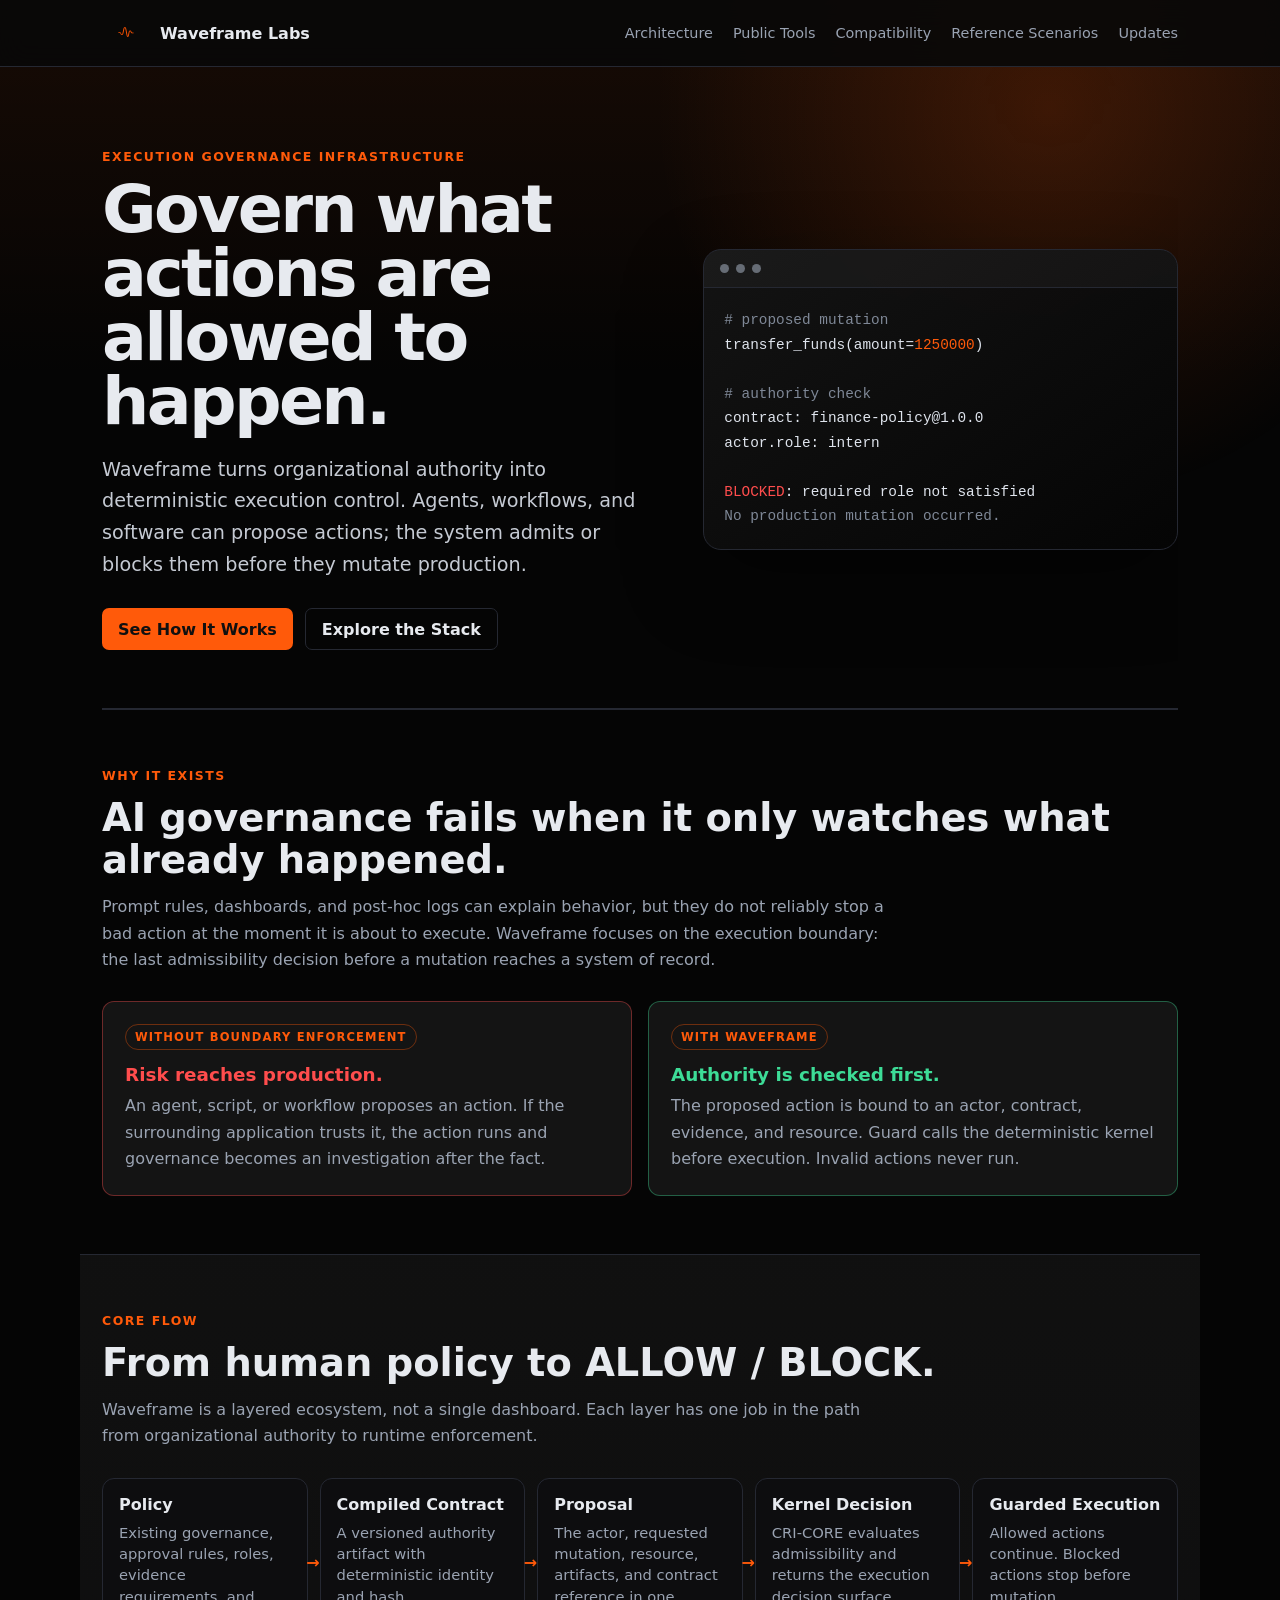
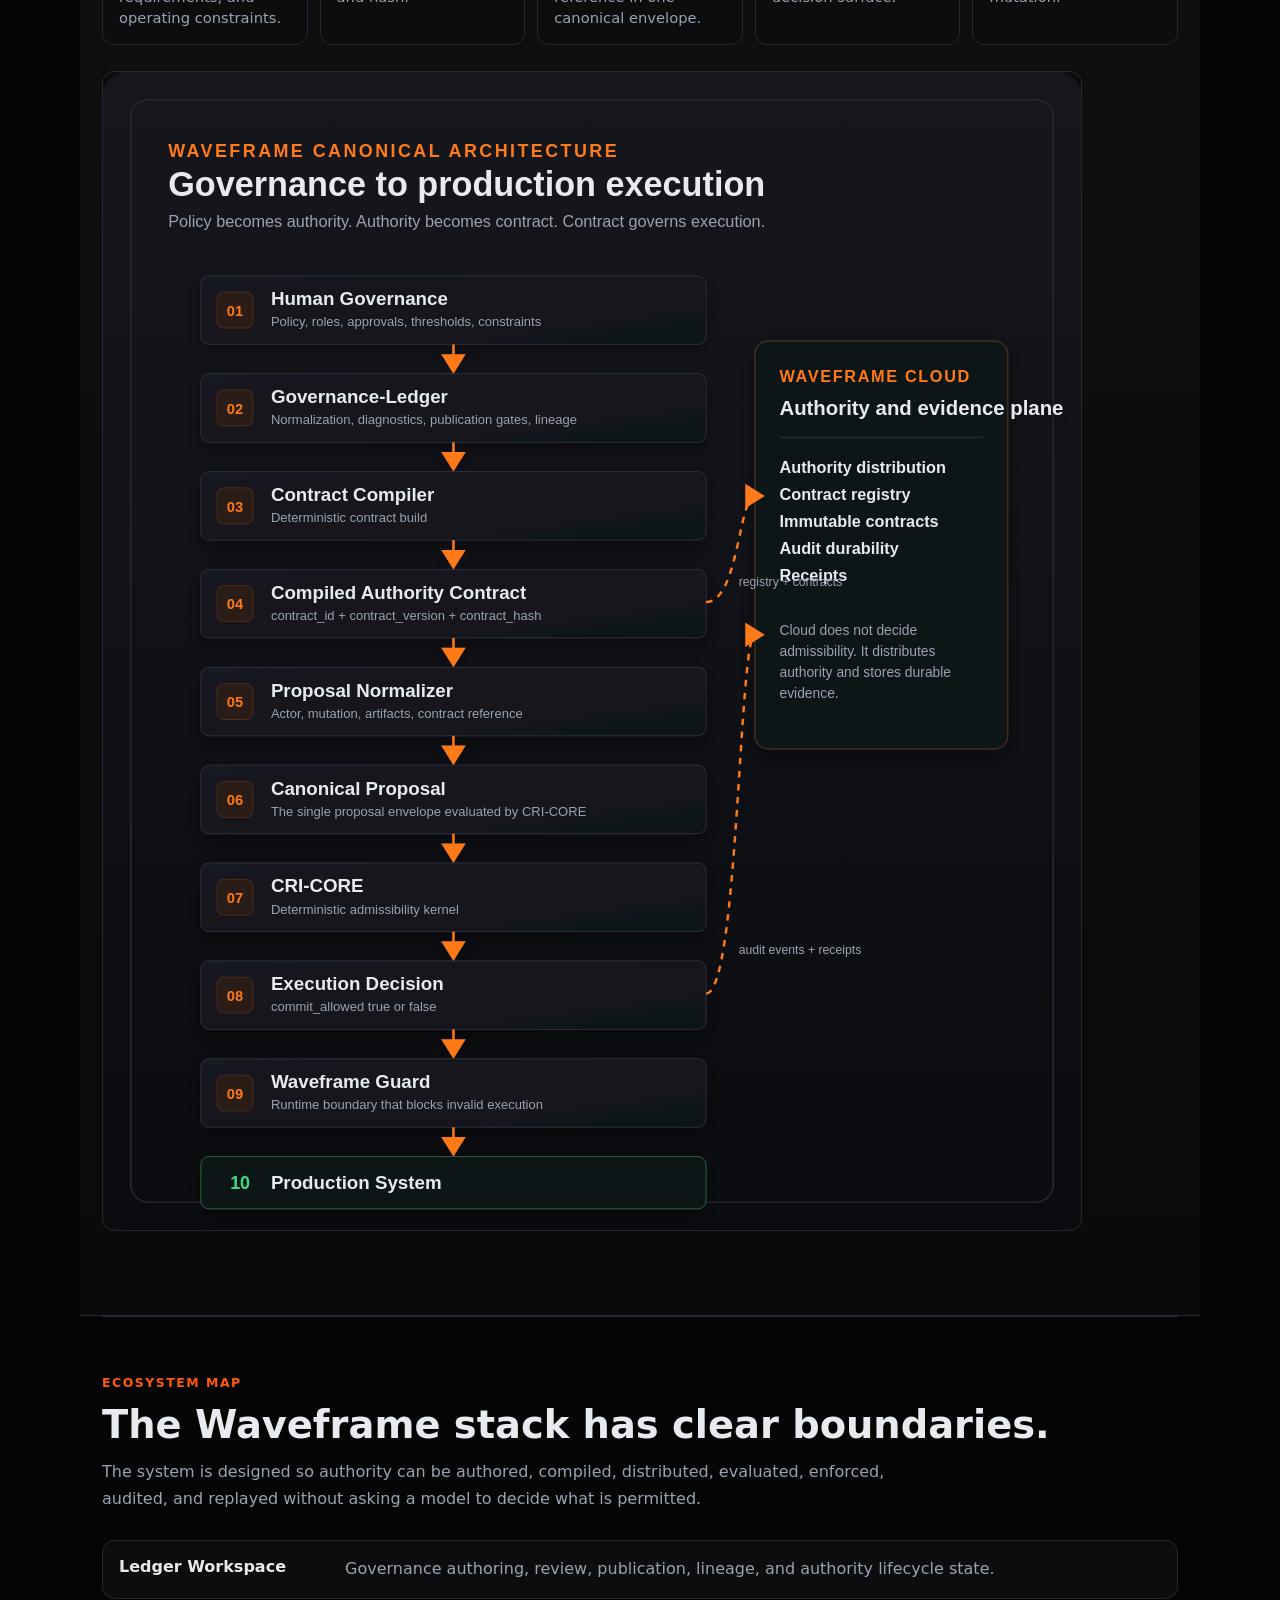
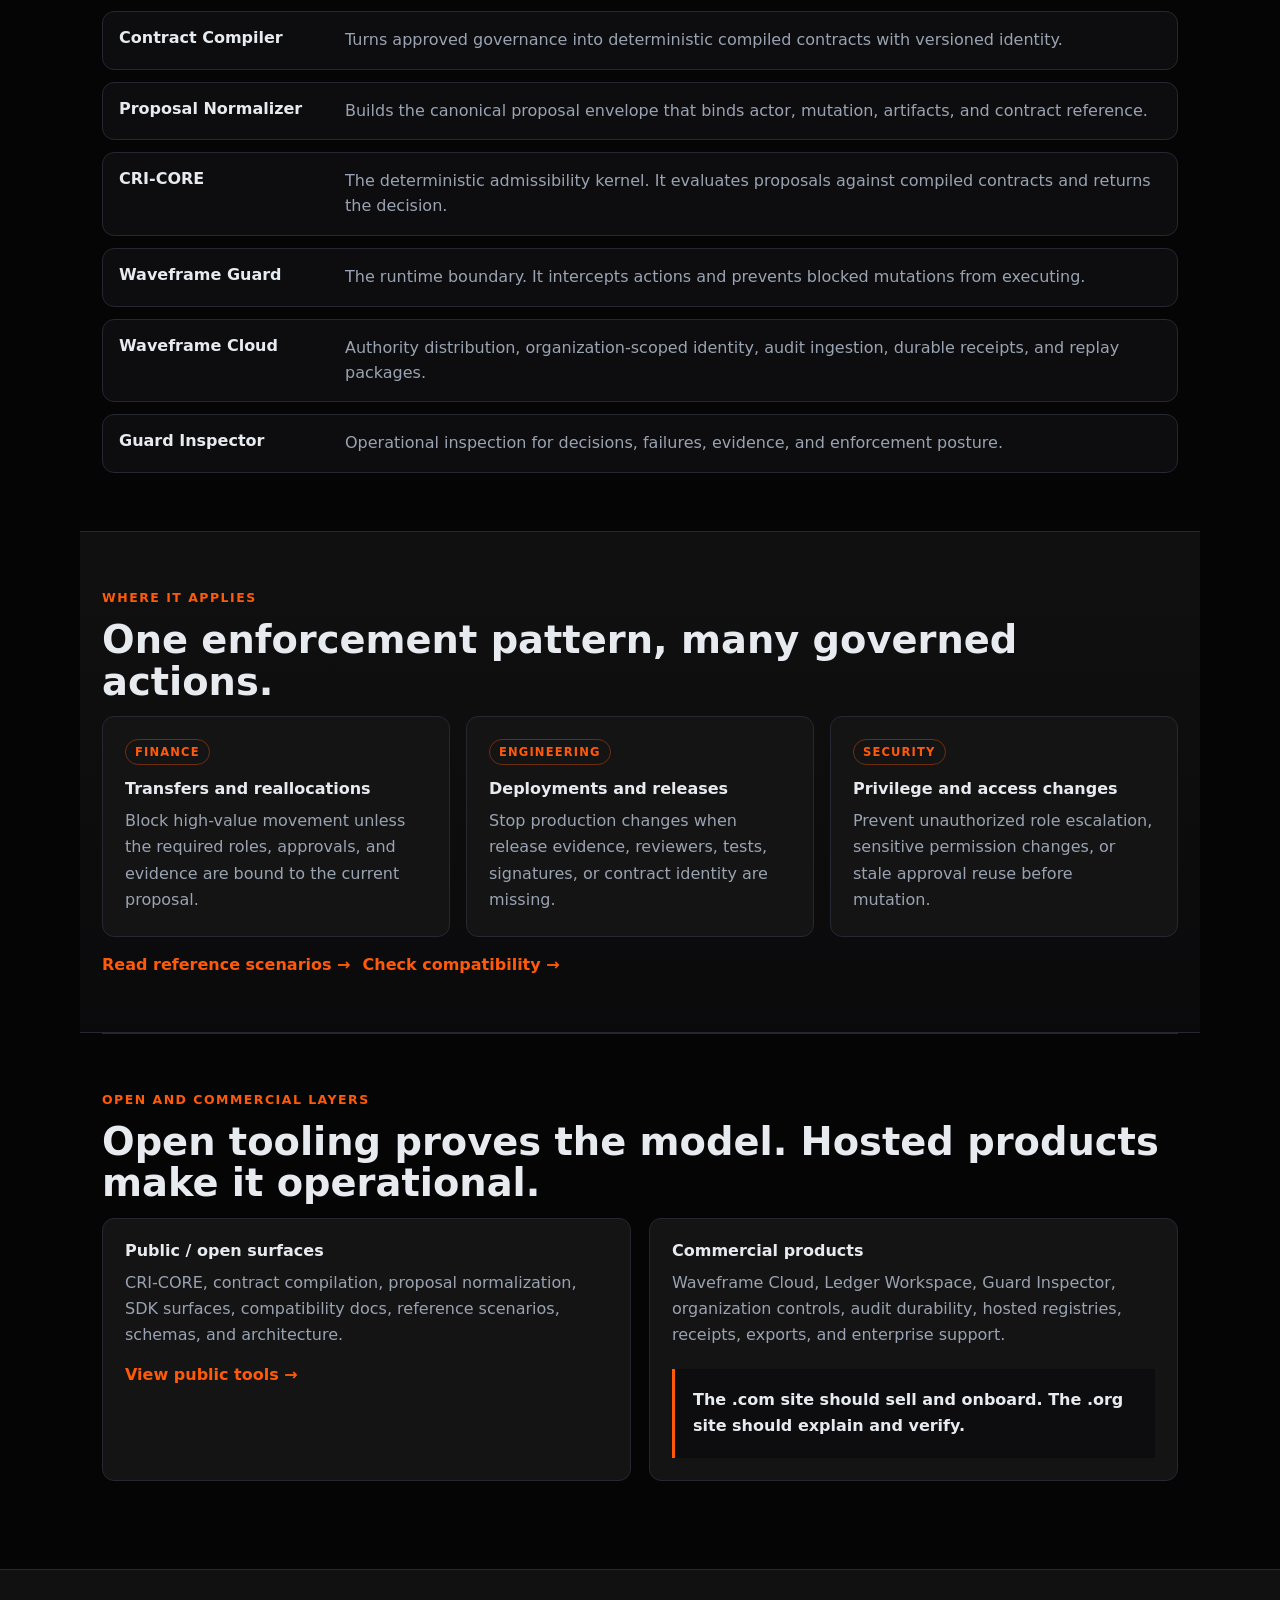
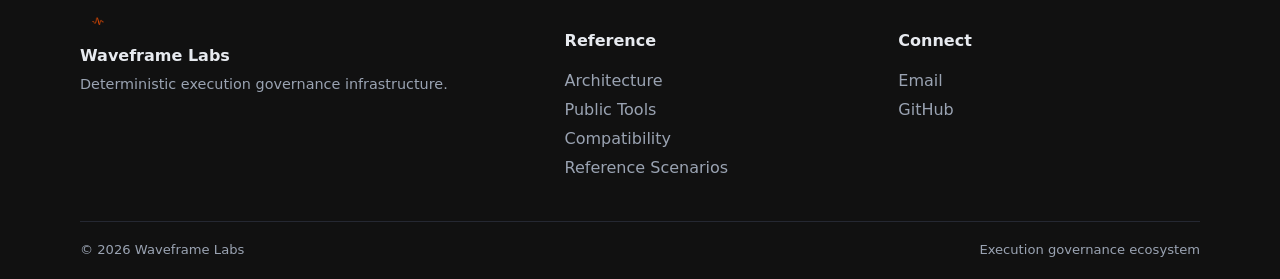
==== commit fdf6ff27: "Rework homepage around ecosystem overview" ====
--- a/index.html
+++ b/index.html
@@ -1,8 +1,8 @@
 <!--
 ---
-title: "Waveframe Labs - Institutional Authority"
+title: "Waveframe Labs - Execution Governance Ecosystem"
 short_title: "Waveframe Labs"
-version: "2.1.0"
+version: "2.2.0"
 status: "Active"
 type: "website"
 author: "Waveframe Labs"
@@ -19,118 +19,117 @@
 <meta charset="utf-8" />
 <meta name="viewport" content="width=device-width, initial-scale=1" />
 <title>Waveframe Labs</title>
-<meta name="description" content="Canonical institutional reference for Waveframe Labs: deterministic execution governance, authority specifications, architecture, tools, and public research artifacts." />
+<meta name="description" content="Waveframe Labs builds deterministic execution-governance infrastructure: contracts, proposals, enforcement, runtime guardrails, authority distribution, and durable evidence." />
 <link rel="icon" type="image/png" sizes="96x96" href="assets/brand/favicon-96x96.png" />
 <link rel="shortcut icon" href="assets/brand/favicon.ico" />
 <link rel="apple-touch-icon" sizes="180x180" href="assets/brand/apple-touch-icon.png" />
 <link rel="manifest" href="assets/brand/site.webmanifest" />
 <meta name="theme-color" content="#050505" />
 <style>
-:root{--bg:#050505;--surface:#111111;--card:#141414;--panel:#0d0d0f;--ink:#e7eaef;--muted:#9aa3b2;--soft:#c5cad3;--edge:#252832;--accent:#ff5a0a;--accent2:#ff7a33;--green:#3ddc97;--red:#ff4d4d;--maxw:1120px;--rad:10px}
-*{box-sizing:border-box}html,body{margin:0;padding:0;background:var(--bg);color:var(--ink);font-family:ui-sans-serif,system-ui,-apple-system,BlinkMacSystemFont,"Segoe UI",sans-serif}body:before{content:"";position:fixed;inset:0;pointer-events:none;background:radial-gradient(circle at 78% 8%,rgba(255,90,10,.16),transparent 30%),linear-gradient(180deg,rgba(255,90,10,.08),transparent 360px)}a{color:inherit;text-decoration:none}a:hover{color:var(--accent)}.wrap{max-width:var(--maxw);margin:0 auto;padding:0 22px;position:relative}.hdr{border-bottom:1px solid var(--edge);background:rgba(10,10,10,.9);backdrop-filter:blur(14px);position:sticky;top:0;z-index:100}.hdr-inner{max-width:var(--maxw);margin:0 auto;padding:16px 22px;display:flex;justify-content:space-between;align-items:center;gap:18px}.brand{display:flex;align-items:center;gap:10px;font-weight:750;letter-spacing:.01em}.brand img{height:34px;width:auto;max-width:48px;object-fit:contain}.topnav{display:flex;gap:20px;font-size:.9rem;flex-wrap:wrap;justify-content:flex-end}.topnav a{color:var(--muted)}.topnav a:hover{color:var(--accent)}h1,h2,h3,p{margin-top:0}h1{max-width:940px;font-size:clamp(2.45rem,5vw,5.1rem);line-height:.98;letter-spacing:-.035em;margin-bottom:20px}h2{font-size:clamp(1.65rem,3vw,2.55rem);line-height:1.1;margin-bottom:14px}h3{font-size:1rem;margin-bottom:10px;color:var(--ink)}p{color:var(--muted);line-height:1.65}.eyebrow{color:var(--accent);text-transform:uppercase;letter-spacing:.12em;font-size:.78rem;font-weight:800;margin-bottom:14px}.lede{font-size:1.2rem;max-width:820px;color:var(--soft)}.section-intro{max-width:780px;margin-bottom:28px}.hero{position:relative;overflow:hidden;padding:76px 0 62px;border-bottom:1px solid var(--edge)}.hero-grid{display:grid;grid-template-columns:minmax(0,1.1fr) minmax(300px,.9fr);align-items:center;gap:44px}.hero-actions{display:flex;gap:12px;flex-wrap:wrap;margin-top:28px}.btn{display:inline-flex;align-items:center;justify-content:center;min-height:42px;padding:10px 16px;border-radius:6px;background:var(--accent);color:#101010;font-weight:850}.btn:hover{background:var(--accent2);color:#101010}.btn.secondary{background:transparent;border:1px solid var(--edge);color:var(--ink)}.btn.secondary:hover{border-color:var(--accent);color:var(--accent);background:transparent}.authority-card{border:1px solid var(--edge);border-radius:18px;background:linear-gradient(145deg,rgba(20,20,20,.94),rgba(5,5,5,.98));box-shadow:0 30px 80px rgba(0,0,0,.36);padding:24px}.authority-card .line{display:grid;grid-template-columns:1fr auto;gap:14px;align-items:center;border-bottom:1px solid rgba(255,255,255,.07);padding:14px 0}.authority-card .line:last-child{border-bottom:0}.authority-card strong{display:block;color:var(--ink)}.authority-card span{color:var(--muted);font-size:.9rem}.pill{border:1px solid rgba(255,90,10,.38);color:var(--accent);border-radius:999px;padding:6px 10px;font-size:.72rem;font-weight:850;text-transform:uppercase;letter-spacing:.1em;white-space:nowrap}.section{padding:56px 0;border-top:1px solid var(--edge)}.band{margin:0 -22px;padding:56px 22px;background:linear-gradient(180deg,rgba(20,20,20,.76),rgba(12,12,14,.76));border-top:1px solid var(--edge);border-bottom:1px solid var(--edge)}.grid{display:grid;grid-template-columns:1fr 1fr;gap:18px}.grid-3{display:grid;grid-template-columns:repeat(3,1fr);gap:16px}.panel{background:var(--card);border:1px solid var(--edge);border-radius:var(--rad);padding:22px;min-width:0}.panel p:last-child{margin-bottom:0}.anchor-list{display:grid;gap:12px}.anchor{display:grid;grid-template-columns:180px 1fr;gap:16px;align-items:start;border:1px solid var(--edge);border-radius:var(--rad);background:var(--panel);padding:16px}.anchor strong{color:var(--ink)}.anchor span{color:var(--muted);line-height:1.55}.flow{display:grid;gap:12px;max-width:840px}.flow-step{display:grid;grid-template-columns:64px 1fr auto;gap:16px;align-items:center;background:var(--panel);border:1px solid var(--edge);border-radius:var(--rad);padding:16px}.flow-index{width:42px;height:42px;display:grid;place-items:center;border-radius:6px;background:rgba(255,90,10,.12);color:var(--accent);font-weight:850}.flow-step strong{display:block;margin-bottom:3px}.flow-step span{color:var(--muted)}.flow-arrow{color:var(--accent);font-size:1.4rem;font-weight:900}.architecture-asset{display:block;width:100%;max-width:980px;margin:28px 0;border:1px solid var(--edge);border-radius:var(--rad);background:var(--panel)}.callout{border-left:3px solid var(--accent);background:var(--panel);padding:18px;margin-top:20px;color:var(--ink);font-weight:750}.repo-grid{display:grid;grid-template-columns:repeat(2,1fr);gap:14px}.repo{border:1px solid var(--edge);border-radius:var(--rad);padding:16px;background:var(--panel)}.repo strong{display:block;margin-bottom:8px}.repo span{display:block;color:var(--muted);line-height:1.5;margin-bottom:12px}.repo a{color:var(--accent);font-weight:800}footer{margin-top:30px;border-top:1px solid var(--edge);background:var(--surface);padding:40px 20px 22px}.footer-grid{display:grid;grid-template-columns:1.5fr 1fr 1fr;gap:32px;max-width:var(--maxw);margin:0 auto}.ft-links a{display:block;color:var(--muted);margin-bottom:10px}.ft-links a:hover{color:var(--accent)}.ft-bottom{max-width:var(--maxw);margin:34px auto 0;padding-top:20px;border-top:1px solid var(--edge);display:flex;justify-content:space-between;gap:16px;color:var(--muted);font-size:.82rem}@media(max-width:980px){.hero-grid{grid-template-columns:1fr;gap:34px}}@media(max-width:900px){.hdr-inner{align-items:flex-start;flex-direction:column}.topnav{justify-content:flex-start;gap:14px}.grid,.grid-3,.repo-grid{grid-template-columns:1fr}.anchor{grid-template-columns:1fr}.footer-grid,.ft-bottom{grid-template-columns:1fr;display:grid}}@media(max-width:620px){.wrap{padding:0 16px}.band{margin:0 -16px;padding:44px 16px}.brand img{height:30px;max-width:44px}.topnav{font-size:.84rem;gap:12px 14px}.hero{padding:48px 0 46px}.flow-step{grid-template-columns:48px 1fr}.flow-arrow{display:none}}
+:root{--bg:#050505;--surface:#111;--card:#141414;--panel:#0d0d0f;--ink:#e7eaef;--muted:#9aa3b2;--soft:#c5cad3;--edge:#252832;--accent:#ff5a0a;--accent2:#ff7a33;--green:#3ddc97;--red:#ff4d4d;--maxw:1120px;--rad:12px}*{box-sizing:border-box}html,body{margin:0;padding:0;background:var(--bg);color:var(--ink);font-family:ui-sans-serif,system-ui,-apple-system,BlinkMacSystemFont,"Segoe UI",sans-serif}body:before{content:"";position:fixed;inset:0;pointer-events:none;background:radial-gradient(circle at 82% 12%,rgba(255,90,10,.18),transparent 30%),linear-gradient(180deg,rgba(255,90,10,.08),transparent 380px)}a{color:inherit;text-decoration:none}a:hover{color:var(--accent)}.wrap{max-width:var(--maxw);margin:0 auto;padding:0 22px;position:relative}.hdr{border-bottom:1px solid var(--edge);background:rgba(8,8,8,.9);backdrop-filter:blur(14px);position:sticky;top:0;z-index:100}.hdr-inner{max-width:var(--maxw);margin:0 auto;padding:16px 22px;display:flex;justify-content:space-between;align-items:center;gap:18px}.brand{display:flex;align-items:center;gap:10px;font-weight:750}.brand img{height:34px;width:auto;max-width:48px;object-fit:contain}.topnav{display:flex;gap:20px;font-size:.9rem;flex-wrap:wrap;justify-content:flex-end}.topnav a{color:var(--muted)}.topnav a:hover{color:var(--accent)}h1,h2,h3,p{margin-top:0}h1{max-width:940px;font-size:clamp(2.65rem,5.2vw,5.45rem);line-height:.96;letter-spacing:-.04em;margin-bottom:20px}h2{font-size:clamp(1.7rem,3vw,2.65rem);line-height:1.08;margin-bottom:14px}h3{font-size:1rem;margin-bottom:10px;color:var(--ink)}p{color:var(--muted);line-height:1.65}.eyebrow{color:var(--accent);text-transform:uppercase;letter-spacing:.12em;font-size:.78rem;font-weight:850;margin-bottom:14px}.lede{font-size:1.2rem;max-width:820px;color:var(--soft)}.hero{position:relative;overflow:hidden;padding:82px 0 58px;border-bottom:1px solid var(--edge)}.hero-grid{display:grid;grid-template-columns:minmax(0,1.08fr) minmax(310px,.92fr);align-items:center;gap:44px}.hero-actions{display:flex;gap:12px;flex-wrap:wrap;margin-top:28px}.btn{display:inline-flex;align-items:center;justify-content:center;min-height:42px;padding:10px 16px;border-radius:7px;background:var(--accent);color:#101010;font-weight:850}.btn:hover{background:var(--accent2);color:#101010}.btn.secondary{background:transparent;border:1px solid var(--edge);color:var(--ink)}.btn.secondary:hover{border-color:var(--accent);color:var(--accent);background:transparent}.terminal{border:1px solid var(--edge);border-radius:18px;background:linear-gradient(145deg,rgba(20,20,20,.96),rgba(5,5,5,.98));box-shadow:0 30px 80px rgba(0,0,0,.36);overflow:hidden}.terminal-head{display:flex;gap:7px;padding:14px 16px;border-bottom:1px solid var(--edge);background:rgba(255,255,255,.03)}.dot{width:9px;height:9px;border-radius:50%;background:var(--muted);opacity:.6}.terminal-body{padding:20px;font-family:"SFMono-Regular",Consolas,"Liberation Mono",monospace;font-size:.9rem;line-height:1.7;color:#dfe4ed}.comment{color:#7f8897}.accent{color:var(--accent)}.green{color:var(--green)}.red{color:var(--red)}.section{padding:58px 0;border-top:1px solid var(--edge)}.band{margin:0 -22px;padding:58px 22px;background:linear-gradient(180deg,rgba(20,20,20,.76),rgba(12,12,14,.76));border-top:1px solid var(--edge);border-bottom:1px solid var(--edge)}.section-intro{max-width:800px;margin-bottom:28px}.grid{display:grid;grid-template-columns:1fr 1fr;gap:18px}.grid-3{display:grid;grid-template-columns:repeat(3,1fr);gap:16px}.panel{background:var(--card);border:1px solid var(--edge);border-radius:var(--rad);padding:22px;min-width:0}.panel p:last-child{margin-bottom:0}.pill{display:inline-block;border:1px solid rgba(255,90,10,.38);color:var(--accent);border-radius:999px;padding:5px 9px;font-size:.72rem;font-weight:850;text-transform:uppercase;letter-spacing:.1em;margin-bottom:14px}.flow{display:grid;grid-template-columns:repeat(5,1fr);gap:12px}.flow-card{position:relative;background:var(--panel);border:1px solid var(--edge);border-radius:var(--rad);padding:16px;min-height:150px}.flow-card:after{content:"→";position:absolute;right:-13px;top:50%;transform:translateY(-50%);color:var(--accent);font-weight:900}.flow-card:last-child:after{content:""}.flow-card strong{display:block;margin-bottom:8px}.flow-card span{color:var(--muted);line-height:1.45;font-size:.92rem}.stack{display:grid;gap:12px}.stack-row{display:grid;grid-template-columns:210px 1fr;gap:16px;align-items:start;border:1px solid var(--edge);border-radius:var(--rad);background:var(--panel);padding:16px}.stack-row strong{color:var(--ink)}.stack-row span{color:var(--muted);line-height:1.55}.decision{display:grid;grid-template-columns:1fr 1fr;gap:16px}.decision .allow{border-color:rgba(61,220,151,.38)}.decision .block{border-color:rgba(255,77,77,.38)}.decision strong{display:block;font-size:1.15rem;margin-bottom:8px}.link-row{display:flex;gap:12px;flex-wrap:wrap;margin-top:18px}.text-link{color:var(--accent);font-weight:850}.architecture-asset{display:block;width:100%;max-width:980px;margin:26px 0;border:1px solid var(--edge);border-radius:var(--rad);background:var(--panel)}.callout{border-left:3px solid var(--accent);background:var(--panel);padding:18px;margin-top:20px;color:var(--ink);font-weight:750}footer{margin-top:30px;border-top:1px solid var(--edge);background:var(--surface);padding:40px 20px 22px}.footer-grid{display:grid;grid-template-columns:1.5fr 1fr 1fr;gap:32px;max-width:var(--maxw);margin:0 auto}.ft-links a{display:block;color:var(--muted);margin-bottom:10px}.ft-links a:hover{color:var(--accent)}.ft-bottom{max-width:var(--maxw);margin:34px auto 0;padding-top:20px;border-top:1px solid var(--edge);display:flex;justify-content:space-between;gap:16px;color:var(--muted);font-size:.82rem}@media(max-width:980px){.hero-grid{grid-template-columns:1fr}.flow{grid-template-columns:1fr}.flow-card:after{content:"↓";right:18px;top:auto;bottom:-19px;transform:none}.flow-card:last-child:after{content:""}}@media(max-width:900px){.hdr-inner{align-items:flex-start;flex-direction:column}.topnav{justify-content:flex-start;gap:14px}.grid,.grid-3,.decision{grid-template-columns:1fr}.stack-row{grid-template-columns:1fr}.footer-grid,.ft-bottom{grid-template-columns:1fr;display:grid}}@media(max-width:620px){.wrap{padding:0 16px}.band{margin:0 -16px;padding:44px 16px}.hero{padding:52px 0 46px}.topnav{font-size:.84rem;gap:12px 14px}}
 </style>
 </head>
 <body>
 <header class="hdr">
   <div class="hdr-inner">
-    <a class="brand" href="index.html">
-      <img src="assets/brand/canon_wf_logo_mark_transparent.png" alt="Waveframe Labs mark">
-      <span>Waveframe Labs</span>
-    </a>
-    <nav class="topnav" aria-label="Primary">
-      <a href="hierarchy.html">Architecture</a>
-      <a href="tools.html">Public Tools</a>
-      <a href="compatibility.html">Compatibility</a>
-      <a href="case-studies.html">Reference Scenarios</a>
-      <a href="updates.html">Updates</a>
-    </nav>
+    <a class="brand" href="index.html"><img src="assets/brand/canon_wf_logo_mark_transparent.png" alt="Waveframe Labs mark"><span>Waveframe Labs</span></a>
+    <nav class="topnav" aria-label="Primary"><a href="hierarchy.html">Architecture</a><a href="tools.html">Public Tools</a><a href="compatibility.html">Compatibility</a><a href="case-studies.html">Reference Scenarios</a><a href="updates.html">Updates</a></nav>
   </div>
 </header>
+
 <main class="wrap">
   <section class="hero" aria-labelledby="hero-title">
     <div class="hero-grid">
       <div>
-        <div class="eyebrow">Canonical Authority Surface</div>
-        <h1 id="hero-title">Independent infrastructure for deterministic execution governance.</h1>
-        <p class="lede">Waveframe Labs maintains the open specifications, reference architecture, public tools, and governed execution model behind Waveframe. This site is the canonical institutional record, not the commercial product surface.</p>
-        <div class="hero-actions">
-          <a class="btn" href="hierarchy.html">Read the Architecture</a>
-          <a class="btn secondary" href="tools.html">View Public Tools</a>
+        <div class="eyebrow">Execution Governance Infrastructure</div>
+        <h1 id="hero-title">Govern what actions are allowed to happen.</h1>
+        <p class="lede">Waveframe turns organizational authority into deterministic execution control. Agents, workflows, and software can propose actions; the system admits or blocks them before they mutate production.</p>
+        <div class="hero-actions"><a class="btn" href="hierarchy.html">See How It Works</a><a class="btn secondary" href="tools.html">Explore the Stack</a></div>
+      </div>
+      <aside class="terminal" aria-label="Waveframe execution example">
+        <div class="terminal-head"><span class="dot"></span><span class="dot"></span><span class="dot"></span></div>
+        <div class="terminal-body">
+          <div><span class="comment"># proposed mutation</span></div>
+          <div>transfer_funds(amount=<span class="accent">1250000</span>)</div>
+          <br>
+          <div><span class="comment"># authority check</span></div>
+          <div>contract: finance-policy@1.0.0</div>
+          <div>actor.role: intern</div>
+          <br>
+          <div><span class="red">BLOCKED</span>: required role not satisfied</div>
+          <div><span class="comment">No production mutation occurred.</span></div>
         </div>
-      </div>
-      <aside class="authority-card" aria-label="Waveframe institutional role">
-        <div class="line"><div><strong>Authority model</strong><span>Organizations define authority. Waveframe enforces it.</span></div><span class="pill">Institutional</span></div>
-        <div class="line"><div><strong>Execution boundary</strong><span>Actions are admitted or blocked before mutation.</span></div><span class="pill">Runtime</span></div>
-        <div class="line"><div><strong>Public record</strong><span>Specs, architecture, tools, compatibility, and version history.</span></div><span class="pill">Canonical</span></div>
       </aside>
     </div>
   </section>
 
-  <section class="section" aria-labelledby="purpose-title">
-    <div class="eyebrow">Purpose</div>
-    <h2 id="purpose-title">The .org site exists for trust, citation, and technical verification.</h2>
-    <p class="section-intro">Waveframe Labs separates institutional authority from product marketing. The commercial product surface can explain how to get started. This site preserves the durable record: what the system is, how it works, which boundaries exist, and which public components implement the model.</p>
-    <div class="grid-3">
-      <div class="panel"><h3>Institutional reference</h3><p>Defines the governance language, architectural boundaries, and public evidence trail for Waveframe Labs.</p></div>
-      <div class="panel"><h3>Technical verification</h3><p>Documents how human authority becomes compiled contracts, canonical proposals, deterministic decisions, and auditable execution outcomes.</p></div>
-      <div class="panel"><h3>Open ecosystem</h3><p>Points researchers, engineers, and evaluators to the public repositories, compatibility surfaces, and reference scenarios.</p></div>
+  <section class="section" aria-labelledby="problem-title">
+    <div class="eyebrow">Why It Exists</div>
+    <h2 id="problem-title">AI governance fails when it only watches what already happened.</h2>
+    <p class="section-intro">Prompt rules, dashboards, and post-hoc logs can explain behavior, but they do not reliably stop a bad action at the moment it is about to execute. Waveframe focuses on the execution boundary: the last admissibility decision before a mutation reaches a system of record.</p>
+    <div class="decision">
+      <div class="panel block"><span class="pill">Without Boundary Enforcement</span><strong class="red">Risk reaches production.</strong><p>An agent, script, or workflow proposes an action. If the surrounding application trusts it, the action runs and governance becomes an investigation after the fact.</p></div>
+      <div class="panel allow"><span class="pill">With Waveframe</span><strong class="green">Authority is checked first.</strong><p>The proposed action is bound to an actor, contract, evidence, and resource. Guard calls the deterministic kernel before execution. Invalid actions never run.</p></div>
     </div>
   </section>
 
-  <section class="band" aria-labelledby="anchors-title">
-    <div class="eyebrow">Canonical Anchors</div>
-    <h2 id="anchors-title">What this site should be used to verify.</h2>
-    <div class="anchor-list">
-      <div class="anchor"><strong>Governance origin</strong><span>Waveframe does not invent organizational authority. It translates approved authority into enforceable runtime constraints.</span></div>
-      <div class="anchor"><strong>Compilation boundary</strong><span>Human governance becomes a versioned, hash-bound compiled contract before runtime evaluation.</span></div>
-      <div class="anchor"><strong>Proposal boundary</strong><span>Actors, actions, resources, artifacts, and contract identity are normalized into a canonical proposal envelope.</span></div>
-      <div class="anchor"><strong>Execution boundary</strong><span>CRI-CORE evaluates admissibility and Guard blocks invalid actions before production mutation.</span></div>
-      <div class="anchor"><strong>Evidence boundary</strong><span>Cloud and workspace layers preserve authority distribution, audit events, receipts, and replay evidence without becoming the decision engine.</span></div>
-    </div>
-  </section>
-
-  <section class="section" aria-labelledby="flow-title">
-    <div class="eyebrow">Core Architecture</div>
-    <h2 id="flow-title">Policy becomes authority before it becomes execution permission.</h2>
-    <p class="section-intro">This is the canonical Waveframe path. Architecture details belong here; product onboarding belongs on the commercial surface.</p>
+  <section class="band" aria-labelledby="flow-title">
+    <div class="eyebrow">Core Flow</div>
+    <h2 id="flow-title">From human policy to ALLOW / BLOCK.</h2>
+    <p class="section-intro">Waveframe is a layered ecosystem, not a single dashboard. Each layer has one job in the path from organizational authority to runtime enforcement.</p>
     <div class="flow">
-      <div class="flow-step"><div class="flow-index">1</div><div><strong>Human governance</strong><span>Existing policies, approvals, roles, and organizational authority.</span></div><div class="flow-arrow">→</div></div>
-      <div class="flow-step"><div class="flow-index">2</div><div><strong>Compiled contract</strong><span>Versioned authority artifact with deterministic identity.</span></div><div class="flow-arrow">→</div></div>
-      <div class="flow-step"><div class="flow-index">3</div><div><strong>Canonical proposal</strong><span>Actor, mutation, artifacts, and contract reference.</span></div><div class="flow-arrow">→</div></div>
-      <div class="flow-step"><div class="flow-index">4</div><div><strong>Deterministic evaluation</strong><span>CRI-CORE returns the execution decision surface.</span></div><div class="flow-arrow">→</div></div>
-      <div class="flow-step"><div class="flow-index">5</div><div><strong>Guarded execution</strong><span>Allowed actions continue. Blocked actions never execute.</span></div><div class="flow-arrow">✓</div></div>
+      <div class="flow-card"><strong>Policy</strong><span>Existing governance, approval rules, roles, evidence requirements, and operating constraints.</span></div>
+      <div class="flow-card"><strong>Compiled Contract</strong><span>A versioned authority artifact with deterministic identity and hash.</span></div>
+      <div class="flow-card"><strong>Proposal</strong><span>The actor, requested mutation, resource, artifacts, and contract reference in one canonical envelope.</span></div>
+      <div class="flow-card"><strong>Kernel Decision</strong><span>CRI-CORE evaluates admissibility and returns the execution decision surface.</span></div>
+      <div class="flow-card"><strong>Guarded Execution</strong><span>Allowed actions continue. Blocked actions stop before mutation.</span></div>
     </div>
     <img class="architecture-asset" src="canonical-architecture.svg" alt="Waveframe canonical architecture diagram showing governance becoming production execution through Ledger, Compiler, Contract, Normalizer, CRI-CORE, Guard, and Cloud evidence services.">
   </section>
 
-  <section class="band" aria-labelledby="public-private-title">
-    <div class="eyebrow">Open / Commercial Boundary</div>
-    <h2 id="public-private-title">The public stack documents the model. Commercial products operationalize it.</h2>
-    <div class="grid">
-      <div class="panel"><h3>Open and public</h3><p>CRI-CORE, Guard SDK surfaces, contract compilation, proposal normalization, schemas, compatibility documents, reference scenarios, and architectural documentation.</p></div>
-      <div class="panel"><h3>Commercial surface</h3><p>Cloud authority distribution, Ledger Workspace, Guard Inspector, hosted audit durability, organization controls, production receipts, and enterprise support.</p></div>
+  <section class="section" aria-labelledby="ecosystem-title">
+    <div class="eyebrow">Ecosystem Map</div>
+    <h2 id="ecosystem-title">The Waveframe stack has clear boundaries.</h2>
+    <p class="section-intro">The system is designed so authority can be authored, compiled, distributed, evaluated, enforced, audited, and replayed without asking a model to decide what is permitted.</p>
+    <div class="stack">
+      <div class="stack-row"><strong>Ledger Workspace</strong><span>Governance authoring, review, publication, lineage, and authority lifecycle state.</span></div>
+      <div class="stack-row"><strong>Contract Compiler</strong><span>Turns approved governance into deterministic compiled contracts with versioned identity.</span></div>
+      <div class="stack-row"><strong>Proposal Normalizer</strong><span>Builds the canonical proposal envelope that binds actor, mutation, artifacts, and contract reference.</span></div>
+      <div class="stack-row"><strong>CRI-CORE</strong><span>The deterministic admissibility kernel. It evaluates proposals against compiled contracts and returns the decision.</span></div>
+      <div class="stack-row"><strong>Waveframe Guard</strong><span>The runtime boundary. It intercepts actions and prevents blocked mutations from executing.</span></div>
+      <div class="stack-row"><strong>Waveframe Cloud</strong><span>Authority distribution, organization-scoped identity, audit ingestion, durable receipts, and replay packages.</span></div>
+      <div class="stack-row"><strong>Guard Inspector</strong><span>Operational inspection for decisions, failures, evidence, and enforcement posture.</span></div>
     </div>
-    <div class="callout">The .org site should make Waveframe credible. The .com site should make Waveframe buyable.</div>
   </section>
 
-  <section class="section" aria-labelledby="repos-title">
-    <div class="eyebrow">Reference Index</div>
-    <h2 id="repos-title">Start from the canonical public surfaces.</h2>
-    <div class="repo-grid">
-      <div class="repo"><strong>Architecture</strong><span>Operational flows, contract identity, boundary responsibilities, and evidence model.</span><a href="hierarchy.html">Read architecture</a></div>
-      <div class="repo"><strong>Public Tools</strong><span>Layered map of Ledger, compiler, normalizer, CRI-CORE, Guard, and Cloud responsibilities.</span><a href="tools.html">View tools</a></div>
-      <div class="repo"><strong>Compatibility</strong><span>Current interface contracts, version assumptions, and runtime interoperability surface.</span><a href="compatibility.html">Check compatibility</a></div>
-      <div class="repo"><strong>Reference Scenarios</strong><span>Concrete governed execution cases for finance, CI/CD, privileged access, approvals, and contract identity.</span><a href="case-studies.html">Read scenarios</a></div>
+  <section class="band" aria-labelledby="scenarios-title">
+    <div class="eyebrow">Where It Applies</div>
+    <h2 id="scenarios-title">One enforcement pattern, many governed actions.</h2>
+    <div class="grid-3">
+      <div class="panel"><span class="pill">Finance</span><h3>Transfers and reallocations</h3><p>Block high-value movement unless the required roles, approvals, and evidence are bound to the current proposal.</p></div>
+      <div class="panel"><span class="pill">Engineering</span><h3>Deployments and releases</h3><p>Stop production changes when release evidence, reviewers, tests, signatures, or contract identity are missing.</p></div>
+      <div class="panel"><span class="pill">Security</span><h3>Privilege and access changes</h3><p>Prevent unauthorized role escalation, sensitive permission changes, or stale approval reuse before mutation.</p></div>
+    </div>
+    <div class="link-row"><a class="text-link" href="case-studies.html">Read reference scenarios →</a><a class="text-link" href="compatibility.html">Check compatibility →</a></div>
+  </section>
+
+  <section class="section" aria-labelledby="open-commercial-title">
+    <div class="eyebrow">Open and Commercial Layers</div>
+    <h2 id="open-commercial-title">Open tooling proves the model. Hosted products make it operational.</h2>
+    <div class="grid">
+      <div class="panel"><h3>Public / open surfaces</h3><p>CRI-CORE, contract compilation, proposal normalization, SDK surfaces, compatibility docs, reference scenarios, schemas, and architecture.</p><a class="text-link" href="tools.html">View public tools →</a></div>
+      <div class="panel"><h3>Commercial products</h3><p>Waveframe Cloud, Ledger Workspace, Guard Inspector, organization controls, audit durability, hosted registries, receipts, exports, and enterprise support.</p><p class="callout">The .com site should sell and onboard. The .org site should explain and verify.</p></div>
     </div>
   </section>
 </main>
+
 <footer>
   <div class="footer-grid">
-    <div><img src="assets/brand/canon_wf_logo_mark_transparent.png" height="24" alt="Waveframe Labs mark"><div style="font-weight:700;margin:8px 0;">Waveframe Labs</div><p style="font-size:0.9rem;">Canonical institutional reference for deterministic execution governance.</p></div>
+    <div><img src="assets/brand/canon_wf_logo_mark_transparent.png" height="24" alt="Waveframe Labs mark"><div style="font-weight:700;margin:8px 0;">Waveframe Labs</div><p style="font-size:0.9rem;">Deterministic execution governance infrastructure.</p></div>
     <div><h4>Reference</h4><div class="ft-links"><a href="hierarchy.html">Architecture</a><a href="tools.html">Public Tools</a><a href="compatibility.html">Compatibility</a><a href="case-studies.html">Reference Scenarios</a></div></div>
     <div><h4>Connect</h4><div class="ft-links"><a href="mailto:swright@waveframelabs.org">Email</a><a href="https://github.com/Waveframe-Labs" target="_blank" rel="noopener">GitHub</a></div></div>
   </div>
-  <div class="ft-bottom"><span>&copy; <span id="year"></span> Waveframe Labs</span><span>Institutional authority surface</span></div>
+  <div class="ft-bottom"><span>&copy; <span id="year"></span> Waveframe Labs</span><span>Execution governance ecosystem</span></div>
 </footer>
 <script>document.getElementById('year').textContent = new Date().getFullYear();</script>
 </body>
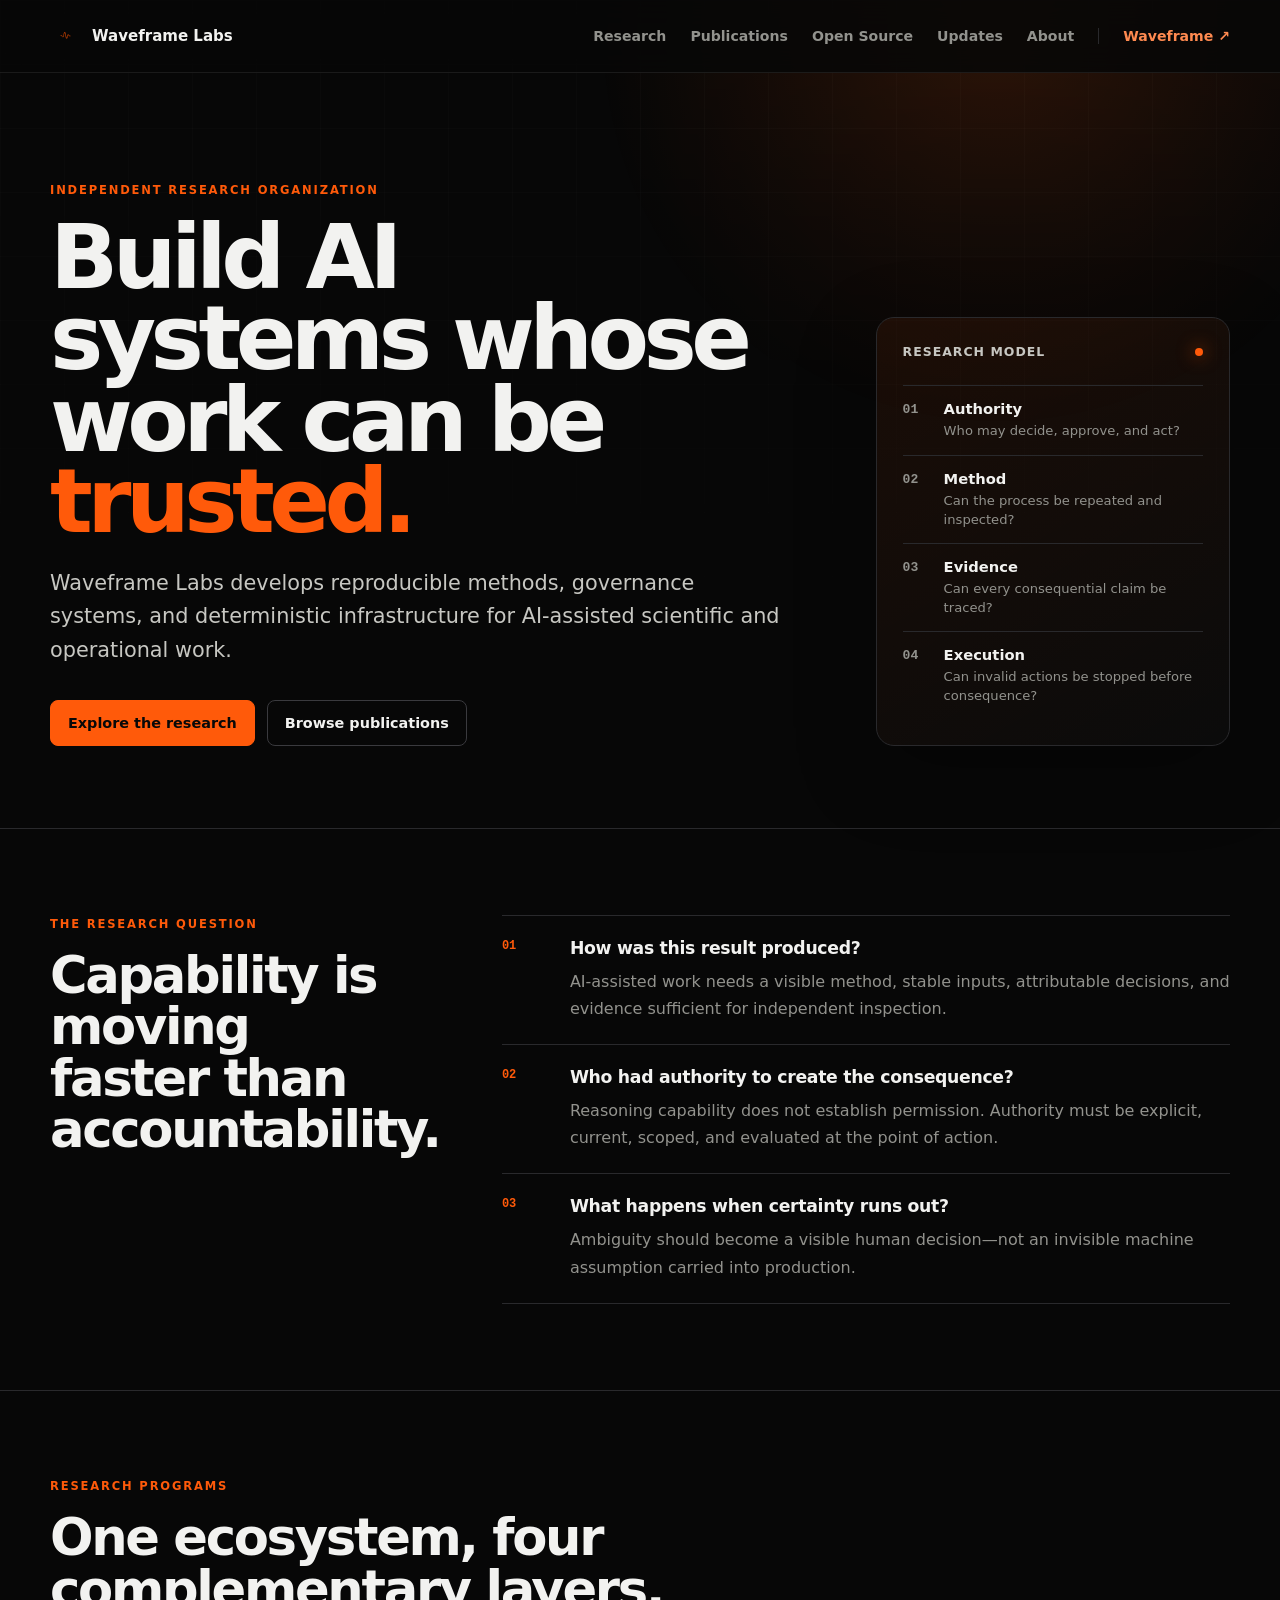
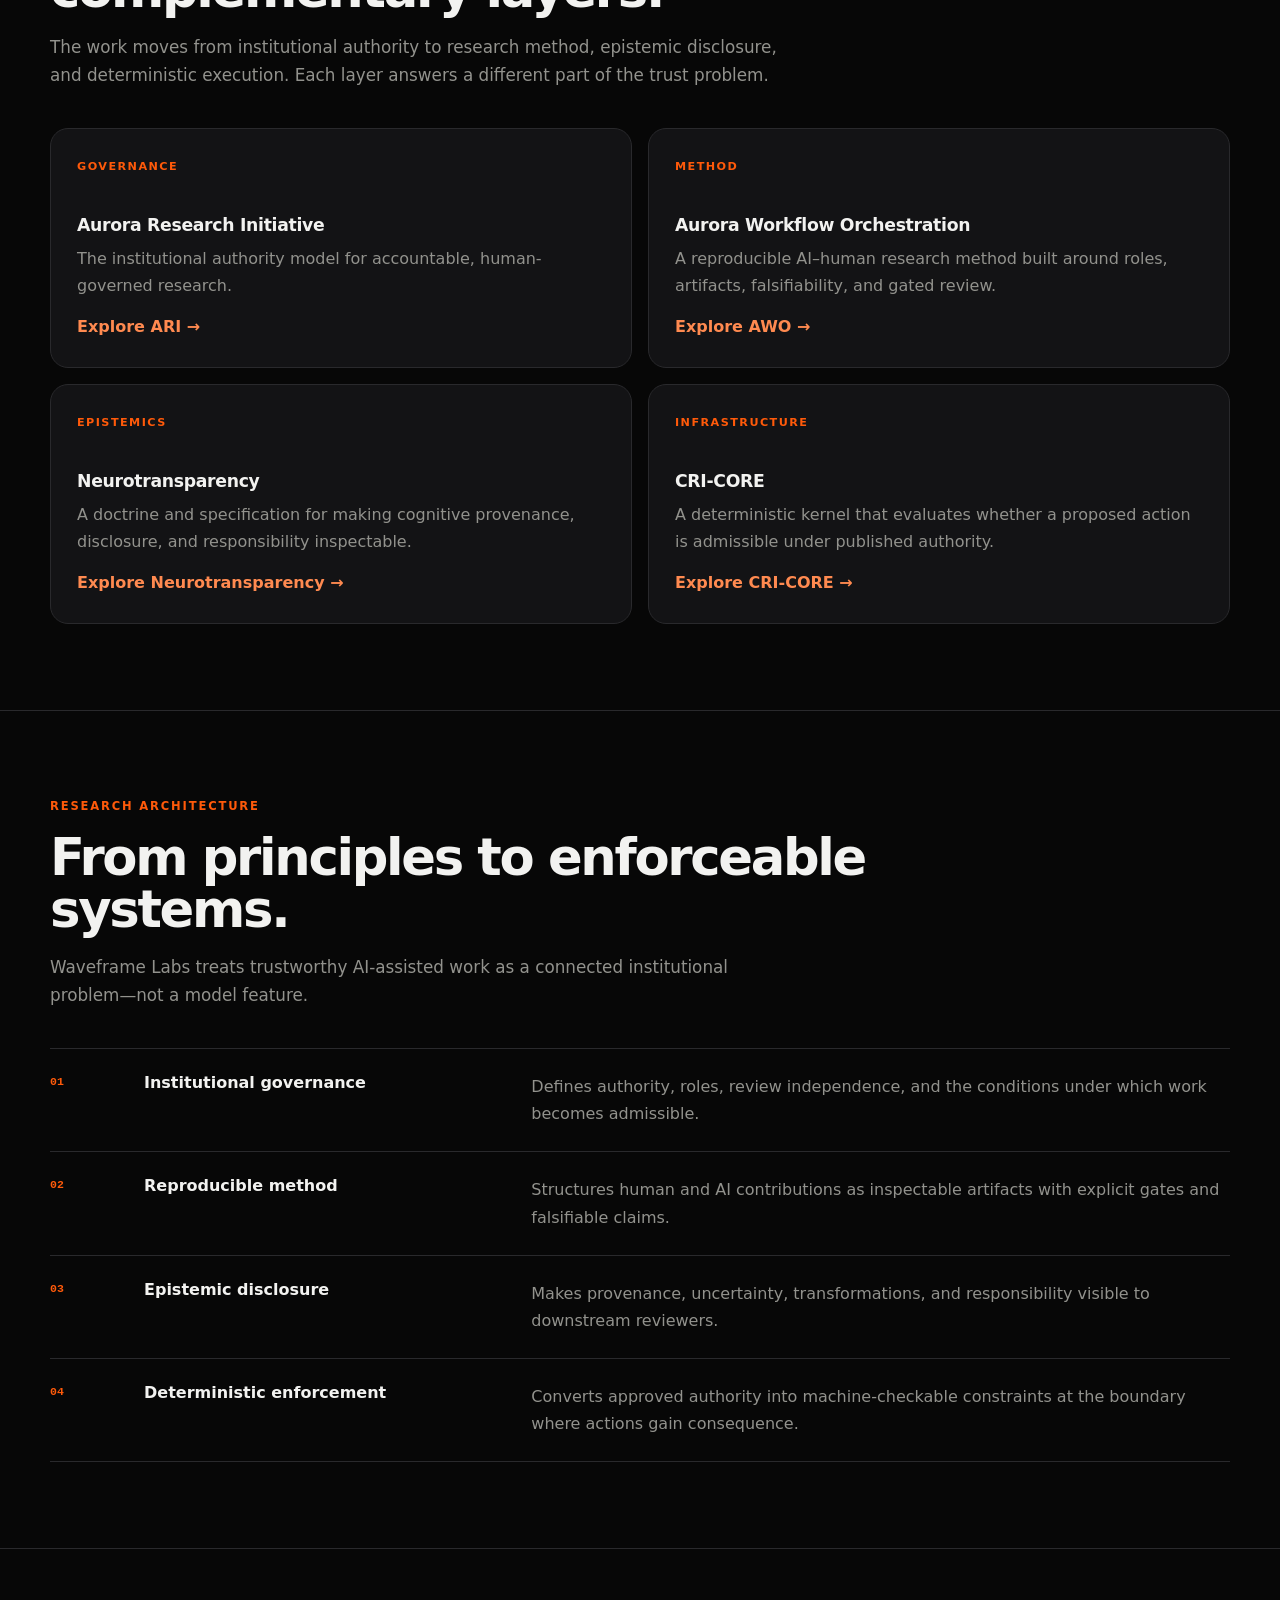
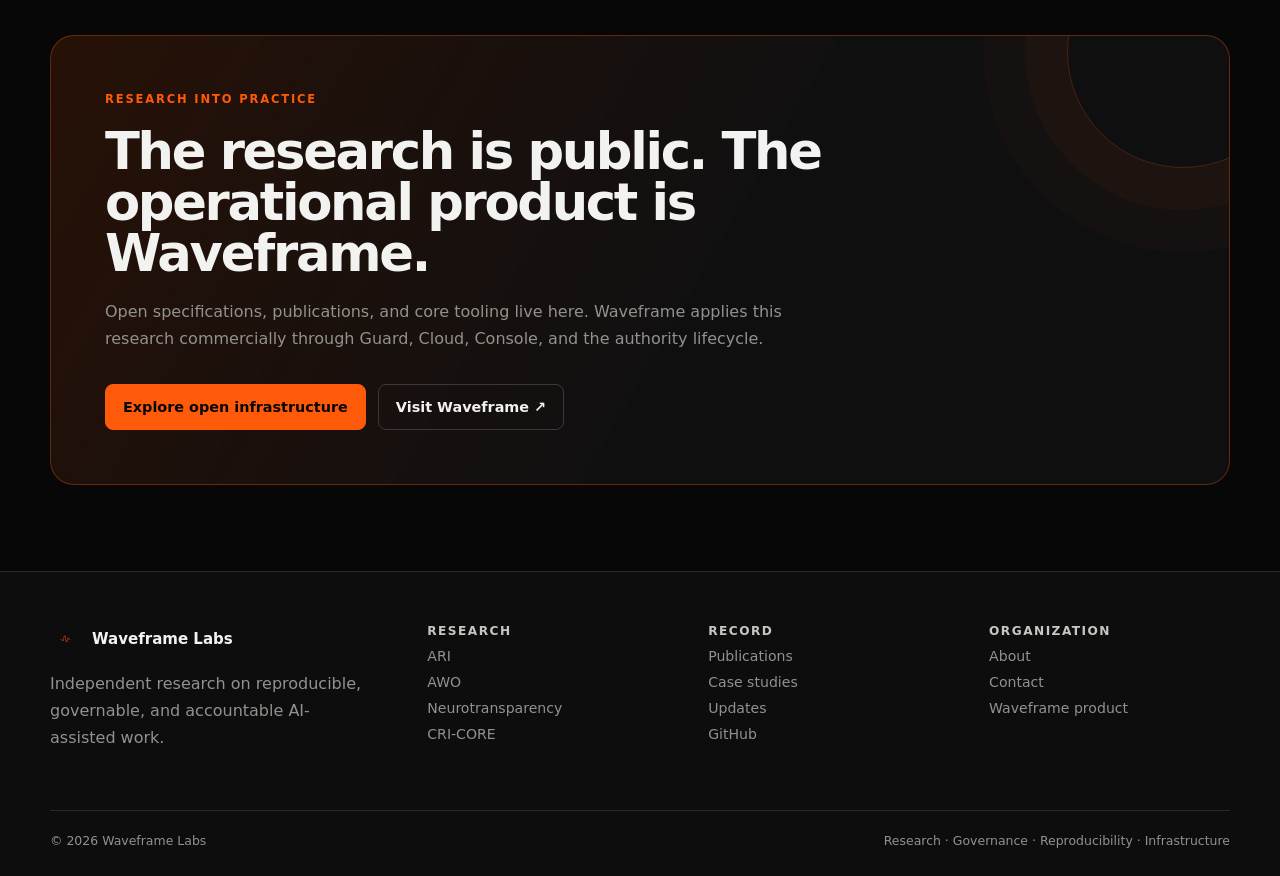
==== commit ae3a62fd: "feat: restore institutional research identity" ====
--- a/index.html
+++ b/index.html
@@ -1,8 +1,8 @@
 <!--
 ---
-title: "Waveframe Labs - Execution Governance Ecosystem"
+title: "Waveframe Labs - Independent Research Organization"
 short_title: "Waveframe Labs"
-version: "2.2.0"
+version: "3.0.0"
 status: "Active"
 type: "website"
 author: "Waveframe Labs"
@@ -12,125 +12,105 @@
 ai_assisted: "partial"
 ---
 -->
-
-<!DOCTYPE html>
+<!doctype html>
 <html lang="en">
 <head>
-<meta charset="utf-8" />
-<meta name="viewport" content="width=device-width, initial-scale=1" />
-<title>Waveframe Labs</title>
-<meta name="description" content="Waveframe Labs builds deterministic execution-governance infrastructure: contracts, proposals, enforcement, runtime guardrails, authority distribution, and durable evidence." />
-<link rel="icon" type="image/png" sizes="96x96" href="assets/brand/favicon-96x96.png" />
-<link rel="shortcut icon" href="assets/brand/favicon.ico" />
-<link rel="apple-touch-icon" sizes="180x180" href="assets/brand/apple-touch-icon.png" />
-<link rel="manifest" href="assets/brand/site.webmanifest" />
-<meta name="theme-color" content="#050505" />
-<style>
-:root{--bg:#050505;--surface:#111;--card:#141414;--panel:#0d0d0f;--ink:#e7eaef;--muted:#9aa3b2;--soft:#c5cad3;--edge:#252832;--accent:#ff5a0a;--accent2:#ff7a33;--green:#3ddc97;--red:#ff4d4d;--maxw:1120px;--rad:12px}*{box-sizing:border-box}html,body{margin:0;padding:0;background:var(--bg);color:var(--ink);font-family:ui-sans-serif,system-ui,-apple-system,BlinkMacSystemFont,"Segoe UI",sans-serif}body:before{content:"";position:fixed;inset:0;pointer-events:none;background:radial-gradient(circle at 82% 12%,rgba(255,90,10,.18),transparent 30%),linear-gradient(180deg,rgba(255,90,10,.08),transparent 380px)}a{color:inherit;text-decoration:none}a:hover{color:var(--accent)}.wrap{max-width:var(--maxw);margin:0 auto;padding:0 22px;position:relative}.hdr{border-bottom:1px solid var(--edge);background:rgba(8,8,8,.9);backdrop-filter:blur(14px);position:sticky;top:0;z-index:100}.hdr-inner{max-width:var(--maxw);margin:0 auto;padding:16px 22px;display:flex;justify-content:space-between;align-items:center;gap:18px}.brand{display:flex;align-items:center;gap:10px;font-weight:750}.brand img{height:34px;width:auto;max-width:48px;object-fit:contain}.topnav{display:flex;gap:20px;font-size:.9rem;flex-wrap:wrap;justify-content:flex-end}.topnav a{color:var(--muted)}.topnav a:hover{color:var(--accent)}h1,h2,h3,p{margin-top:0}h1{max-width:940px;font-size:clamp(2.65rem,5.2vw,5.45rem);line-height:.96;letter-spacing:-.04em;margin-bottom:20px}h2{font-size:clamp(1.7rem,3vw,2.65rem);line-height:1.08;margin-bottom:14px}h3{font-size:1rem;margin-bottom:10px;color:var(--ink)}p{color:var(--muted);line-height:1.65}.eyebrow{color:var(--accent);text-transform:uppercase;letter-spacing:.12em;font-size:.78rem;font-weight:850;margin-bottom:14px}.lede{font-size:1.2rem;max-width:820px;color:var(--soft)}.hero{position:relative;overflow:hidden;padding:82px 0 58px;border-bottom:1px solid var(--edge)}.hero-grid{display:grid;grid-template-columns:minmax(0,1.08fr) minmax(310px,.92fr);align-items:center;gap:44px}.hero-actions{display:flex;gap:12px;flex-wrap:wrap;margin-top:28px}.btn{display:inline-flex;align-items:center;justify-content:center;min-height:42px;padding:10px 16px;border-radius:7px;background:var(--accent);color:#101010;font-weight:850}.btn:hover{background:var(--accent2);color:#101010}.btn.secondary{background:transparent;border:1px solid var(--edge);color:var(--ink)}.btn.secondary:hover{border-color:var(--accent);color:var(--accent);background:transparent}.terminal{border:1px solid var(--edge);border-radius:18px;background:linear-gradient(145deg,rgba(20,20,20,.96),rgba(5,5,5,.98));box-shadow:0 30px 80px rgba(0,0,0,.36);overflow:hidden}.terminal-head{display:flex;gap:7px;padding:14px 16px;border-bottom:1px solid var(--edge);background:rgba(255,255,255,.03)}.dot{width:9px;height:9px;border-radius:50%;background:var(--muted);opacity:.6}.terminal-body{padding:20px;font-family:"SFMono-Regular",Consolas,"Liberation Mono",monospace;font-size:.9rem;line-height:1.7;color:#dfe4ed}.comment{color:#7f8897}.accent{color:var(--accent)}.green{color:var(--green)}.red{color:var(--red)}.section{padding:58px 0;border-top:1px solid var(--edge)}.band{margin:0 -22px;padding:58px 22px;background:linear-gradient(180deg,rgba(20,20,20,.76),rgba(12,12,14,.76));border-top:1px solid var(--edge);border-bottom:1px solid var(--edge)}.section-intro{max-width:800px;margin-bottom:28px}.grid{display:grid;grid-template-columns:1fr 1fr;gap:18px}.grid-3{display:grid;grid-template-columns:repeat(3,1fr);gap:16px}.panel{background:var(--card);border:1px solid var(--edge);border-radius:var(--rad);padding:22px;min-width:0}.panel p:last-child{margin-bottom:0}.pill{display:inline-block;border:1px solid rgba(255,90,10,.38);color:var(--accent);border-radius:999px;padding:5px 9px;font-size:.72rem;font-weight:850;text-transform:uppercase;letter-spacing:.1em;margin-bottom:14px}.flow{display:grid;grid-template-columns:repeat(5,1fr);gap:12px}.flow-card{position:relative;background:var(--panel);border:1px solid var(--edge);border-radius:var(--rad);padding:16px;min-height:150px}.flow-card:after{content:"→";position:absolute;right:-13px;top:50%;transform:translateY(-50%);color:var(--accent);font-weight:900}.flow-card:last-child:after{content:""}.flow-card strong{display:block;margin-bottom:8px}.flow-card span{color:var(--muted);line-height:1.45;font-size:.92rem}.stack{display:grid;gap:12px}.stack-row{display:grid;grid-template-columns:210px 1fr;gap:16px;align-items:start;border:1px solid var(--edge);border-radius:var(--rad);background:var(--panel);padding:16px}.stack-row strong{color:var(--ink)}.stack-row span{color:var(--muted);line-height:1.55}.decision{display:grid;grid-template-columns:1fr 1fr;gap:16px}.decision .allow{border-color:rgba(61,220,151,.38)}.decision .block{border-color:rgba(255,77,77,.38)}.decision strong{display:block;font-size:1.15rem;margin-bottom:8px}.link-row{display:flex;gap:12px;flex-wrap:wrap;margin-top:18px}.text-link{color:var(--accent);font-weight:850}.architecture-asset{display:block;width:100%;max-width:980px;margin:26px 0;border:1px solid var(--edge);border-radius:var(--rad);background:var(--panel)}.callout{border-left:3px solid var(--accent);background:var(--panel);padding:18px;margin-top:20px;color:var(--ink);font-weight:750}footer{margin-top:30px;border-top:1px solid var(--edge);background:var(--surface);padding:40px 20px 22px}.footer-grid{display:grid;grid-template-columns:1.5fr 1fr 1fr;gap:32px;max-width:var(--maxw);margin:0 auto}.ft-links a{display:block;color:var(--muted);margin-bottom:10px}.ft-links a:hover{color:var(--accent)}.ft-bottom{max-width:var(--maxw);margin:34px auto 0;padding-top:20px;border-top:1px solid var(--edge);display:flex;justify-content:space-between;gap:16px;color:var(--muted);font-size:.82rem}@media(max-width:980px){.hero-grid{grid-template-columns:1fr}.flow{grid-template-columns:1fr}.flow-card:after{content:"↓";right:18px;top:auto;bottom:-19px;transform:none}.flow-card:last-child:after{content:""}}@media(max-width:900px){.hdr-inner{align-items:flex-start;flex-direction:column}.topnav{justify-content:flex-start;gap:14px}.grid,.grid-3,.decision{grid-template-columns:1fr}.stack-row{grid-template-columns:1fr}.footer-grid,.ft-bottom{grid-template-columns:1fr;display:grid}}@media(max-width:620px){.wrap{padding:0 16px}.band{margin:0 -16px;padding:44px 16px}.hero{padding:52px 0 46px}.topnav{font-size:.84rem;gap:12px 14px}}
-</style>
+  <meta charset="utf-8">
+  <meta name="viewport" content="width=device-width, initial-scale=1">
+  <title>Waveframe Labs · Independent AI Research</title>
+  <meta name="description" content="Waveframe Labs is an independent research organization developing reproducible methods, governance systems, and deterministic infrastructure for AI-assisted work.">
+  <link rel="canonical" href="https://waveframelabs.org/">
+  <link rel="icon" type="image/png" sizes="96x96" href="assets/brand/favicon-96x96.png">
+  <link rel="shortcut icon" href="assets/brand/favicon.ico">
+  <link rel="apple-touch-icon" sizes="180x180" href="assets/brand/apple-touch-icon.png">
+  <link rel="manifest" href="assets/brand/site.webmanifest">
+  <meta name="theme-color" content="#070707">
+  <link rel="stylesheet" href="assets/institutional.css">
+  <meta property="og:site_name" content="Waveframe Labs">
+  <meta property="og:type" content="website">
+  <meta property="og:title" content="Waveframe Labs">
+  <meta property="og:description" content="Independent research for trustworthy AI work.">
+  <meta property="og:image" content="https://waveframelabs.org/assets/og.png">
+  <meta name="twitter:card" content="summary_large_image">
+  <meta name="twitter:title" content="Waveframe Labs">
+  <meta name="twitter:description" content="Independent research for trustworthy AI work.">
+  <meta name="twitter:image" content="https://waveframelabs.org/assets/og.png">
 </head>
 <body>
-<header class="hdr">
-  <div class="hdr-inner">
-    <a class="brand" href="index.html"><img src="assets/brand/canon_wf_logo_mark_transparent.png" alt="Waveframe Labs mark"><span>Waveframe Labs</span></a>
-    <nav class="topnav" aria-label="Primary"><a href="hierarchy.html">Architecture</a><a href="tools.html">Public Tools</a><a href="compatibility.html">Compatibility</a><a href="case-studies.html">Reference Scenarios</a><a href="updates.html">Updates</a></nav>
+<a class="skip-link" href="#main">Skip to content</a>
+<header class="site-header">
+  <div class="shell nav-shell">
+    <a class="site-brand" href="index.html" aria-label="Waveframe Labs home"><img src="assets/brand/canon_wf_logo_mark_transparent.png" alt=""><span>Waveframe Labs</span></a>
+    <nav class="site-nav" aria-label="Primary navigation"><a href="research.html">Research</a><a href="publications.html">Publications</a><a href="tools.html">Open Source</a><a href="updates.html">Updates</a><a href="about.html">About</a><a class="product-link" href="https://waveframelabs.com">Waveframe ↗</a></nav>
   </div>
 </header>
 
-<main class="wrap">
-  <section class="hero" aria-labelledby="hero-title">
-    <div class="hero-grid">
+<main id="main">
+  <section class="hero">
+    <div class="shell hero-layout">
       <div>
-        <div class="eyebrow">Execution Governance Infrastructure</div>
-        <h1 id="hero-title">Govern what actions are allowed to happen.</h1>
-        <p class="lede">Waveframe turns organizational authority into deterministic execution control. Agents, workflows, and software can propose actions; the system admits or blocks them before they mutate production.</p>
-        <div class="hero-actions"><a class="btn" href="hierarchy.html">See How It Works</a><a class="btn secondary" href="tools.html">Explore the Stack</a></div>
+        <p class="eyebrow">Independent research organization</p>
+        <h1>Build AI systems whose work can be <span class="accent">trusted.</span></h1>
+        <p class="lede">Waveframe Labs develops reproducible methods, governance systems, and deterministic infrastructure for AI-assisted scientific and operational work.</p>
+        <div class="actions"><a class="button" href="research.html">Explore the research</a><a class="button secondary" href="publications.html">Browse publications</a></div>
       </div>
-      <aside class="terminal" aria-label="Waveframe execution example">
-        <div class="terminal-head"><span class="dot"></span><span class="dot"></span><span class="dot"></span></div>
-        <div class="terminal-body">
-          <div><span class="comment"># proposed mutation</span></div>
-          <div>transfer_funds(amount=<span class="accent">1250000</span>)</div>
-          <br>
-          <div><span class="comment"># authority check</span></div>
-          <div>contract: finance-policy@1.0.0</div>
-          <div>actor.role: intern</div>
-          <br>
-          <div><span class="red">BLOCKED</span>: required role not satisfied</div>
-          <div><span class="comment">No production mutation occurred.</span></div>
-        </div>
+      <aside class="research-record" aria-label="Research model">
+        <div class="record-label">Research model</div>
+        <div class="record-row"><span class="record-index">01</span><div><strong>Authority</strong><span>Who may decide, approve, and act?</span></div></div>
+        <div class="record-row"><span class="record-index">02</span><div><strong>Method</strong><span>Can the process be repeated and inspected?</span></div></div>
+        <div class="record-row"><span class="record-index">03</span><div><strong>Evidence</strong><span>Can every consequential claim be traced?</span></div></div>
+        <div class="record-row"><span class="record-index">04</span><div><strong>Execution</strong><span>Can invalid actions be stopped before consequence?</span></div></div>
       </aside>
     </div>
   </section>
 
-  <section class="section" aria-labelledby="problem-title">
-    <div class="eyebrow">Why It Exists</div>
-    <h2 id="problem-title">AI governance fails when it only watches what already happened.</h2>
-    <p class="section-intro">Prompt rules, dashboards, and post-hoc logs can explain behavior, but they do not reliably stop a bad action at the moment it is about to execute. Waveframe focuses on the execution boundary: the last admissibility decision before a mutation reaches a system of record.</p>
-    <div class="decision">
-      <div class="panel block"><span class="pill">Without Boundary Enforcement</span><strong class="red">Risk reaches production.</strong><p>An agent, script, or workflow proposes an action. If the surrounding application trusts it, the action runs and governance becomes an investigation after the fact.</p></div>
-      <div class="panel allow"><span class="pill">With Waveframe</span><strong class="green">Authority is checked first.</strong><p>The proposed action is bound to an actor, contract, evidence, and resource. Guard calls the deterministic kernel before execution. Invalid actions never run.</p></div>
+  <section class="section"><div class="shell split">
+    <div><p class="eyebrow">The research question</p><h2>Capability is moving faster than accountability.</h2></div>
+    <div class="principles">
+      <div class="principle"><span class="principle-number">01</span><div><h3>How was this result produced?</h3><p>AI-assisted work needs a visible method, stable inputs, attributable decisions, and evidence sufficient for independent inspection.</p></div></div>
+      <div class="principle"><span class="principle-number">02</span><div><h3>Who had authority to create the consequence?</h3><p>Reasoning capability does not establish permission. Authority must be explicit, current, scoped, and evaluated at the point of action.</p></div></div>
+      <div class="principle"><span class="principle-number">03</span><div><h3>What happens when certainty runs out?</h3><p>Ambiguity should become a visible human decision—not an invisible machine assumption carried into production.</p></div></div>
     </div>
-  </section>
+  </div></section>
 
-  <section class="band" aria-labelledby="flow-title">
-    <div class="eyebrow">Core Flow</div>
-    <h2 id="flow-title">From human policy to ALLOW / BLOCK.</h2>
-    <p class="section-intro">Waveframe is a layered ecosystem, not a single dashboard. Each layer has one job in the path from organizational authority to runtime enforcement.</p>
-    <div class="flow">
-      <div class="flow-card"><strong>Policy</strong><span>Existing governance, approval rules, roles, evidence requirements, and operating constraints.</span></div>
-      <div class="flow-card"><strong>Compiled Contract</strong><span>A versioned authority artifact with deterministic identity and hash.</span></div>
-      <div class="flow-card"><strong>Proposal</strong><span>The actor, requested mutation, resource, artifacts, and contract reference in one canonical envelope.</span></div>
-      <div class="flow-card"><strong>Kernel Decision</strong><span>CRI-CORE evaluates admissibility and returns the execution decision surface.</span></div>
-      <div class="flow-card"><strong>Guarded Execution</strong><span>Allowed actions continue. Blocked actions stop before mutation.</span></div>
+  <section class="section"><div class="shell">
+    <p class="eyebrow">Research programs</p><h2>One ecosystem, four complementary layers.</h2>
+    <p class="section-intro">The work moves from institutional authority to research method, epistemic disclosure, and deterministic execution. Each layer answers a different part of the trust problem.</p>
+    <div class="card-grid">
+      <a class="card" href="ari.html"><span class="tag">Governance</span><h3>Aurora Research Initiative</h3><p>The institutional authority model for accountable, human-governed research.</p><span class="card-arrow">Explore ARI →</span></a>
+      <a class="card" href="awo.html"><span class="tag">Method</span><h3>Aurora Workflow Orchestration</h3><p>A reproducible AI–human research method built around roles, artifacts, falsifiability, and gated review.</p><span class="card-arrow">Explore AWO →</span></a>
+      <a class="card" href="doctrine.html"><span class="tag">Epistemics</span><h3>Neurotransparency</h3><p>A doctrine and specification for making cognitive provenance, disclosure, and responsibility inspectable.</p><span class="card-arrow">Explore Neurotransparency →</span></a>
+      <a class="card" href="cri-core.html"><span class="tag">Infrastructure</span><h3>CRI-CORE</h3><p>A deterministic kernel that evaluates whether a proposed action is admissible under published authority.</p><span class="card-arrow">Explore CRI-CORE →</span></a>
     </div>
-    <img class="architecture-asset" src="canonical-architecture.svg" alt="Waveframe canonical architecture diagram showing governance becoming production execution through Ledger, Compiler, Contract, Normalizer, CRI-CORE, Guard, and Cloud evidence services.">
-  </section>
+  </div></section>
 
-  <section class="section" aria-labelledby="ecosystem-title">
-    <div class="eyebrow">Ecosystem Map</div>
-    <h2 id="ecosystem-title">The Waveframe stack has clear boundaries.</h2>
-    <p class="section-intro">The system is designed so authority can be authored, compiled, distributed, evaluated, enforced, audited, and replayed without asking a model to decide what is permitted.</p>
-    <div class="stack">
-      <div class="stack-row"><strong>Ledger Workspace</strong><span>Governance authoring, review, publication, lineage, and authority lifecycle state.</span></div>
-      <div class="stack-row"><strong>Contract Compiler</strong><span>Turns approved governance into deterministic compiled contracts with versioned identity.</span></div>
-      <div class="stack-row"><strong>Proposal Normalizer</strong><span>Builds the canonical proposal envelope that binds actor, mutation, artifacts, and contract reference.</span></div>
-      <div class="stack-row"><strong>CRI-CORE</strong><span>The deterministic admissibility kernel. It evaluates proposals against compiled contracts and returns the decision.</span></div>
-      <div class="stack-row"><strong>Waveframe Guard</strong><span>The runtime boundary. It intercepts actions and prevents blocked mutations from executing.</span></div>
-      <div class="stack-row"><strong>Waveframe Cloud</strong><span>Authority distribution, organization-scoped identity, audit ingestion, durable receipts, and replay packages.</span></div>
-      <div class="stack-row"><strong>Guard Inspector</strong><span>Operational inspection for decisions, failures, evidence, and enforcement posture.</span></div>
+  <section class="section"><div class="shell">
+    <p class="eyebrow">Research architecture</p><h2>From principles to enforceable systems.</h2>
+    <p class="section-intro">Waveframe Labs treats trustworthy AI-assisted work as a connected institutional problem—not a model feature.</p>
+    <div class="layer-list">
+      <div class="layer-row"><span class="num">01</span><strong>Institutional governance</strong><p>Defines authority, roles, review independence, and the conditions under which work becomes admissible.</p></div>
+      <div class="layer-row"><span class="num">02</span><strong>Reproducible method</strong><p>Structures human and AI contributions as inspectable artifacts with explicit gates and falsifiable claims.</p></div>
+      <div class="layer-row"><span class="num">03</span><strong>Epistemic disclosure</strong><p>Makes provenance, uncertainty, transformations, and responsibility visible to downstream reviewers.</p></div>
+      <div class="layer-row"><span class="num">04</span><strong>Deterministic enforcement</strong><p>Converts approved authority into machine-checkable constraints at the boundary where actions gain consequence.</p></div>
     </div>
-  </section>
+  </div></section>
 
-  <section class="band" aria-labelledby="scenarios-title">
-    <div class="eyebrow">Where It Applies</div>
-    <h2 id="scenarios-title">One enforcement pattern, many governed actions.</h2>
-    <div class="grid-3">
-      <div class="panel"><span class="pill">Finance</span><h3>Transfers and reallocations</h3><p>Block high-value movement unless the required roles, approvals, and evidence are bound to the current proposal.</p></div>
-      <div class="panel"><span class="pill">Engineering</span><h3>Deployments and releases</h3><p>Stop production changes when release evidence, reviewers, tests, signatures, or contract identity are missing.</p></div>
-      <div class="panel"><span class="pill">Security</span><h3>Privilege and access changes</h3><p>Prevent unauthorized role escalation, sensitive permission changes, or stale approval reuse before mutation.</p></div>
-    </div>
-    <div class="link-row"><a class="text-link" href="case-studies.html">Read reference scenarios →</a><a class="text-link" href="compatibility.html">Check compatibility →</a></div>
-  </section>
-
-  <section class="section" aria-labelledby="open-commercial-title">
-    <div class="eyebrow">Open and Commercial Layers</div>
-    <h2 id="open-commercial-title">Open tooling proves the model. Hosted products make it operational.</h2>
-    <div class="grid">
-      <div class="panel"><h3>Public / open surfaces</h3><p>CRI-CORE, contract compilation, proposal normalization, SDK surfaces, compatibility docs, reference scenarios, schemas, and architecture.</p><a class="text-link" href="tools.html">View public tools →</a></div>
-      <div class="panel"><h3>Commercial products</h3><p>Waveframe Cloud, Ledger Workspace, Guard Inspector, organization controls, audit durability, hosted registries, receipts, exports, and enterprise support.</p><p class="callout">The .com site should sell and onboard. The .org site should explain and verify.</p></div>
-    </div>
-  </section>
+  <section class="section"><div class="shell statement">
+    <p class="eyebrow">Research into practice</p><h2>The research is public. The operational product is Waveframe.</h2>
+    <p>Open specifications, publications, and core tooling live here. Waveframe applies this research commercially through Guard, Cloud, Console, and the authority lifecycle.</p>
+    <div class="actions"><a class="button" href="tools.html">Explore open infrastructure</a><a class="button secondary" href="https://waveframelabs.com">Visit Waveframe ↗</a></div>
+  </div></section>
 </main>
 
-<footer>
+<footer class="site-footer"><div class="shell">
   <div class="footer-grid">
-    <div><img src="assets/brand/canon_wf_logo_mark_transparent.png" height="24" alt="Waveframe Labs mark"><div style="font-weight:700;margin:8px 0;">Waveframe Labs</div><p style="font-size:0.9rem;">Deterministic execution governance infrastructure.</p></div>
-    <div><h4>Reference</h4><div class="ft-links"><a href="hierarchy.html">Architecture</a><a href="tools.html">Public Tools</a><a href="compatibility.html">Compatibility</a><a href="case-studies.html">Reference Scenarios</a></div></div>
-    <div><h4>Connect</h4><div class="ft-links"><a href="mailto:swright@waveframelabs.org">Email</a><a href="https://github.com/Waveframe-Labs" target="_blank" rel="noopener">GitHub</a></div></div>
+    <div class="footer-brand"><a class="site-brand" href="index.html"><img src="assets/brand/canon_wf_logo_mark_transparent.png" alt=""><span>Waveframe Labs</span></a><p>Independent research on reproducible, governable, and accountable AI-assisted work.</p></div>
+    <div class="footer-column"><h3>Research</h3><a href="ari.html">ARI</a><a href="awo.html">AWO</a><a href="doctrine.html">Neurotransparency</a><a href="cri-core.html">CRI-CORE</a></div>
+    <div class="footer-column"><h3>Record</h3><a href="publications.html">Publications</a><a href="case-studies.html">Case studies</a><a href="updates.html">Updates</a><a href="https://github.com/Waveframe-Labs">GitHub</a></div>
+    <div class="footer-column"><h3>Organization</h3><a href="about.html">About</a><a href="mailto:swright@waveframelabs.org">Contact</a><a href="https://waveframelabs.com">Waveframe product</a></div>
   </div>
-  <div class="ft-bottom"><span>&copy; <span id="year"></span> Waveframe Labs</span><span>Execution governance ecosystem</span></div>
-</footer>
-<script>document.getElementById('year').textContent = new Date().getFullYear();</script>
+  <div class="footer-bottom"><span>© <span id="year"></span> Waveframe Labs</span><span>Research · Governance · Reproducibility · Infrastructure</span></div>
+</div></footer>
+<script>document.getElementById('year').textContent=new Date().getFullYear();</script>
 </body>
-</html>+</html>
--- a/assets/institutional.css
+++ b/assets/institutional.css
@@ -0,0 +1,15 @@
+:root{--bg:#070707;--surface:#0d0d0e;--card:#131315;--text:#f2f2f0;--soft:#c7c7c2;--muted:#92928d;--line:#29292c;--strong:#3a3a3e;--orange:#ff5a0a;--orange-soft:#ff8a50;--max:1180px;--radius:18px;--shadow:0 24px 80px rgba(0,0,0,.28)}
+*{box-sizing:border-box}html{scroll-behavior:smooth}body{margin:0;background:var(--bg);color:var(--text);font-family:Inter,ui-sans-serif,system-ui,-apple-system,BlinkMacSystemFont,"Segoe UI",sans-serif;-webkit-font-smoothing:antialiased}body:before{content:"";position:fixed;inset:0;z-index:-1;pointer-events:none;background:radial-gradient(circle at 78% 4%,rgba(255,90,10,.16),transparent 25rem),linear-gradient(rgba(255,255,255,.018) 1px,transparent 1px),linear-gradient(90deg,rgba(255,255,255,.018) 1px,transparent 1px);background-size:auto,64px 64px,64px 64px;mask-image:linear-gradient(to bottom,#000,transparent 720px)}a{color:inherit;text-decoration:none}a:focus-visible{outline:2px solid var(--orange);outline-offset:4px}img{max-width:100%}.shell{width:min(calc(100% - 40px),var(--max));margin:auto}.skip-link{position:fixed;left:12px;top:-100px;z-index:200;padding:10px 14px;background:var(--orange);color:#080808;font-weight:800}.skip-link:focus{top:12px}
+.site-header{position:sticky;top:0;z-index:100;border-bottom:1px solid rgba(255,255,255,.08);background:rgba(7,7,7,.88);backdrop-filter:blur(16px)}.nav-shell{min-height:72px;display:flex;align-items:center;justify-content:space-between;gap:24px}.site-brand{display:inline-flex;align-items:center;gap:11px;font-size:.94rem;font-weight:780}.site-brand img{width:31px;height:31px;object-fit:contain}.site-nav{display:flex;align-items:center;gap:24px;color:var(--muted);font-size:.88rem;font-weight:650}.site-nav a:hover,.site-nav a[aria-current=page]{color:var(--text)}.site-nav .product-link{color:var(--orange-soft);border-left:1px solid var(--line);padding-left:24px}
+.eyebrow{margin:0 0 16px;color:var(--orange);font-size:.72rem;font-weight:850;letter-spacing:.16em;text-transform:uppercase}h1,h2,h3,p{margin-top:0}h1{margin-bottom:24px;max-width:900px;font-size:clamp(3.2rem,7vw,6.8rem);line-height:.91;letter-spacing:-.062em;font-weight:760}h2{margin-bottom:18px;max-width:820px;font-size:clamp(2rem,4vw,3.7rem);line-height:1;letter-spacing:-.045em;font-weight:730}h3{margin-bottom:10px;font-size:1.08rem;letter-spacing:-.018em}p{color:var(--muted);line-height:1.7}.lede{max-width:790px;color:var(--soft);font-size:clamp(1.08rem,2vw,1.3rem);line-height:1.62}.section-intro{max-width:740px;font-size:1.05rem}
+.hero{padding:108px 0 82px;border-bottom:1px solid var(--line)}.hero-layout{display:grid;grid-template-columns:minmax(0,1.35fr) minmax(300px,.65fr);gap:clamp(40px,7vw,96px);align-items:end}.hero h1 .accent{color:var(--orange)}.actions{display:flex;flex-wrap:wrap;gap:12px;margin-top:32px}.button{display:inline-flex;min-height:46px;align-items:center;justify-content:center;padding:11px 17px;border:1px solid var(--orange);border-radius:8px;background:var(--orange);color:#080808;font-size:.9rem;font-weight:820;transition:.18s}.button:hover{transform:translateY(-1px);background:var(--orange-soft)}.button.secondary{border-color:var(--strong);background:transparent;color:var(--text)}.button.secondary:hover{border-color:var(--orange);color:var(--orange-soft)}
+.research-record{border:1px solid var(--line);border-radius:var(--radius);background:linear-gradient(150deg,rgba(255,90,10,.08),rgba(255,255,255,.018));padding:26px;box-shadow:var(--shadow)}.record-label{display:flex;align-items:center;justify-content:space-between;margin-bottom:26px;color:var(--soft);font-size:.78rem;font-weight:800;letter-spacing:.08em;text-transform:uppercase}.record-label:after{content:"";width:8px;height:8px;border-radius:50%;background:var(--orange);box-shadow:0 0 18px rgba(255,90,10,.8)}.record-row{display:grid;grid-template-columns:28px 1fr;gap:13px;padding:14px 0;border-top:1px solid var(--line)}.record-index{color:var(--orange);font:700 .72rem ui-monospace,monospace}.record-row strong,.record-row span{display:block}.record-row strong{margin-bottom:4px;font-size:.92rem}.record-row span{color:var(--muted);font-size:.82rem;line-height:1.45}
+.section{padding:86px 0;border-bottom:1px solid var(--line)}.split{display:grid;grid-template-columns:minmax(220px,.48fr) minmax(0,1fr);gap:clamp(40px,8vw,120px)}.principle{display:grid;grid-template-columns:48px 1fr;gap:20px;padding:22px 0;border-top:1px solid var(--line)}.principle:last-child{border-bottom:1px solid var(--line)}.principle-number{color:var(--orange);font:700 .75rem/1.4 ui-monospace,monospace}.principle p{margin-bottom:0}
+.card-grid{display:grid;grid-template-columns:repeat(2,minmax(0,1fr));gap:16px;margin-top:38px}.card{min-height:240px;border:1px solid var(--line);border-radius:var(--radius);background:var(--card);padding:26px;transition:.18s}.card:hover{border-color:rgba(255,90,10,.58);transform:translateY(-2px)}.card .tag{display:inline-block;margin-bottom:42px;color:var(--orange);font-size:.7rem;font-weight:850;letter-spacing:.13em;text-transform:uppercase}.card p{margin-bottom:0}.card-arrow{display:inline-block;margin-top:18px;color:var(--orange-soft);font-weight:800}
+.layer-list{margin-top:38px;border-top:1px solid var(--line)}.layer-row{display:grid;grid-template-columns:70px minmax(190px,.52fr) 1fr;gap:24px;align-items:start;padding:24px 0;border-bottom:1px solid var(--line)}.layer-row .num{color:var(--orange);font:700 .72rem/1.5 ui-monospace,monospace}.layer-row p{margin-bottom:0}.statement{position:relative;overflow:hidden;padding:54px;border:1px solid rgba(255,90,10,.34);border-radius:24px;background:linear-gradient(120deg,rgba(255,90,10,.13),rgba(19,19,21,.75) 58%)}.statement:after{content:"";position:absolute;width:230px;height:230px;right:-70px;top:-100px;border:1px solid rgba(255,90,10,.25);border-radius:50%;box-shadow:0 0 0 42px rgba(255,90,10,.035),0 0 0 84px rgba(255,90,10,.025)}.statement p{max-width:720px}
+.page-hero{padding:92px 0 60px;border-bottom:1px solid var(--line)}.page-hero h1{max-width:1000px;font-size:clamp(3rem,6vw,5.7rem)}.prose-grid{display:grid;grid-template-columns:minmax(180px,.38fr) minmax(0,1fr);gap:clamp(38px,8vw,110px)}.prose{max-width:790px}.prose h2{margin-top:56px;font-size:clamp(1.7rem,3vw,2.6rem)}.prose h2:first-child{margin-top:0}.prose p,.prose li{color:var(--muted);line-height:1.75}.prose a{color:var(--orange-soft);text-decoration:underline;text-underline-offset:3px}.fact-list{border-top:1px solid var(--line)}.fact{display:grid;grid-template-columns:150px 1fr;gap:24px;padding:18px 0;border-bottom:1px solid var(--line)}.fact dt{color:var(--soft);font-weight:750}.fact dd{margin:0;color:var(--muted)}
+.site-footer{padding:52px 0 28px;background:var(--surface)}.footer-grid{display:grid;grid-template-columns:1.4fr repeat(3,1fr);gap:40px}.footer-brand{max-width:320px}.footer-brand .site-brand{margin-bottom:15px}.footer-column h3{font-size:.76rem;text-transform:uppercase;letter-spacing:.12em;color:var(--soft)}.footer-column a{display:block;margin:10px 0;color:var(--muted);font-size:.88rem}.footer-column a:hover{color:var(--orange-soft)}.footer-bottom{display:flex;justify-content:space-between;gap:20px;margin-top:42px;padding-top:22px;border-top:1px solid var(--line);color:var(--muted);font-size:.78rem}
+.status-strip{display:grid;grid-template-columns:repeat(3,1fr);gap:1px;margin-top:34px;border:1px solid var(--line);border-radius:var(--radius);overflow:hidden;background:var(--line)}.status-item{background:var(--card);padding:22px}.status-item span{display:block;color:var(--orange);font:700 .72rem ui-monospace,monospace}.status-item strong{display:block;margin:9px 0 4px}.status-item p{margin:0;font-size:.85rem}.timeline{margin-top:38px;border-top:1px solid var(--line)}.timeline-item{display:grid;grid-template-columns:155px minmax(0,1fr);gap:34px;padding:30px 0;border-bottom:1px solid var(--line)}.timeline-date{color:var(--muted);font:700 .76rem ui-monospace,monospace}.timeline-body h3{font-size:1.18rem}.timeline-body p{max-width:800px;margin-bottom:12px}.release-link{color:var(--orange-soft);font-size:.88rem;font-weight:800}
+@media(max-width:920px){.site-nav{gap:15px}.site-nav a:nth-child(3),.site-nav a:nth-child(4){display:none}.hero-layout,.split,.prose-grid{grid-template-columns:1fr}.hero{padding-top:78px}.research-record{max-width:620px}.footer-grid{grid-template-columns:1.5fr 1fr 1fr}.footer-column:last-child{display:none}}
+@media(max-width:680px){.shell{width:min(calc(100% - 28px),var(--max))}.nav-shell{min-height:64px;align-items:flex-start;padding:15px 0}.site-brand span{display:none}.site-nav{flex-wrap:wrap;justify-content:flex-end;gap:8px 14px}.site-nav .product-link{padding-left:14px}h1{font-size:clamp(3rem,15vw,4.7rem)}.hero{padding:66px 0 58px}.section{padding:64px 0}.card-grid,.status-strip{grid-template-columns:1fr}.card{min-height:0}.card .tag{margin-bottom:28px}.layer-row{grid-template-columns:42px 1fr}.layer-row p{grid-column:2}.timeline-item{grid-template-columns:1fr;gap:9px}.statement{padding:32px 24px}.footer-grid{grid-template-columns:1fr 1fr}.footer-brand{grid-column:1/-1}.footer-bottom{flex-direction:column}.fact{grid-template-columns:1fr;gap:6px}}
+@media(prefers-reduced-motion:reduce){html{scroll-behavior:auto}*,*:before,*:after{transition-duration:.01ms!important}}
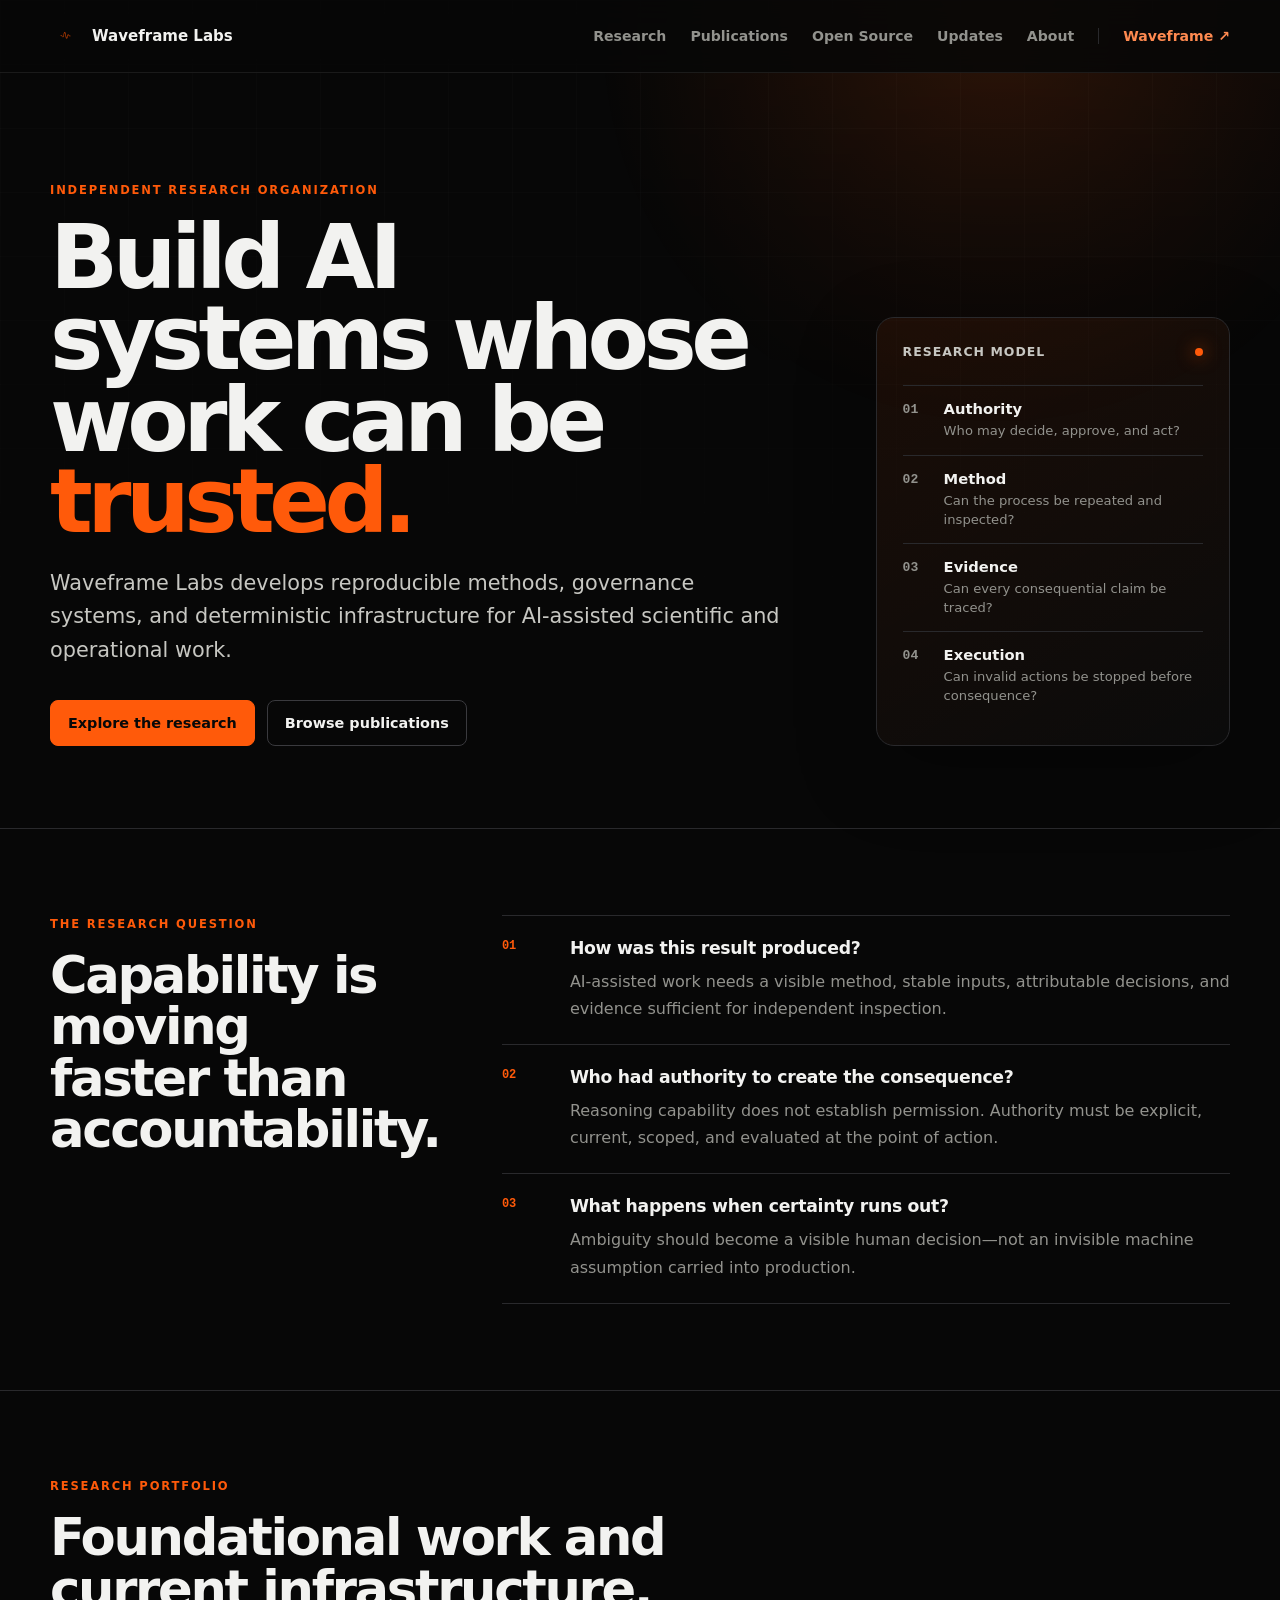
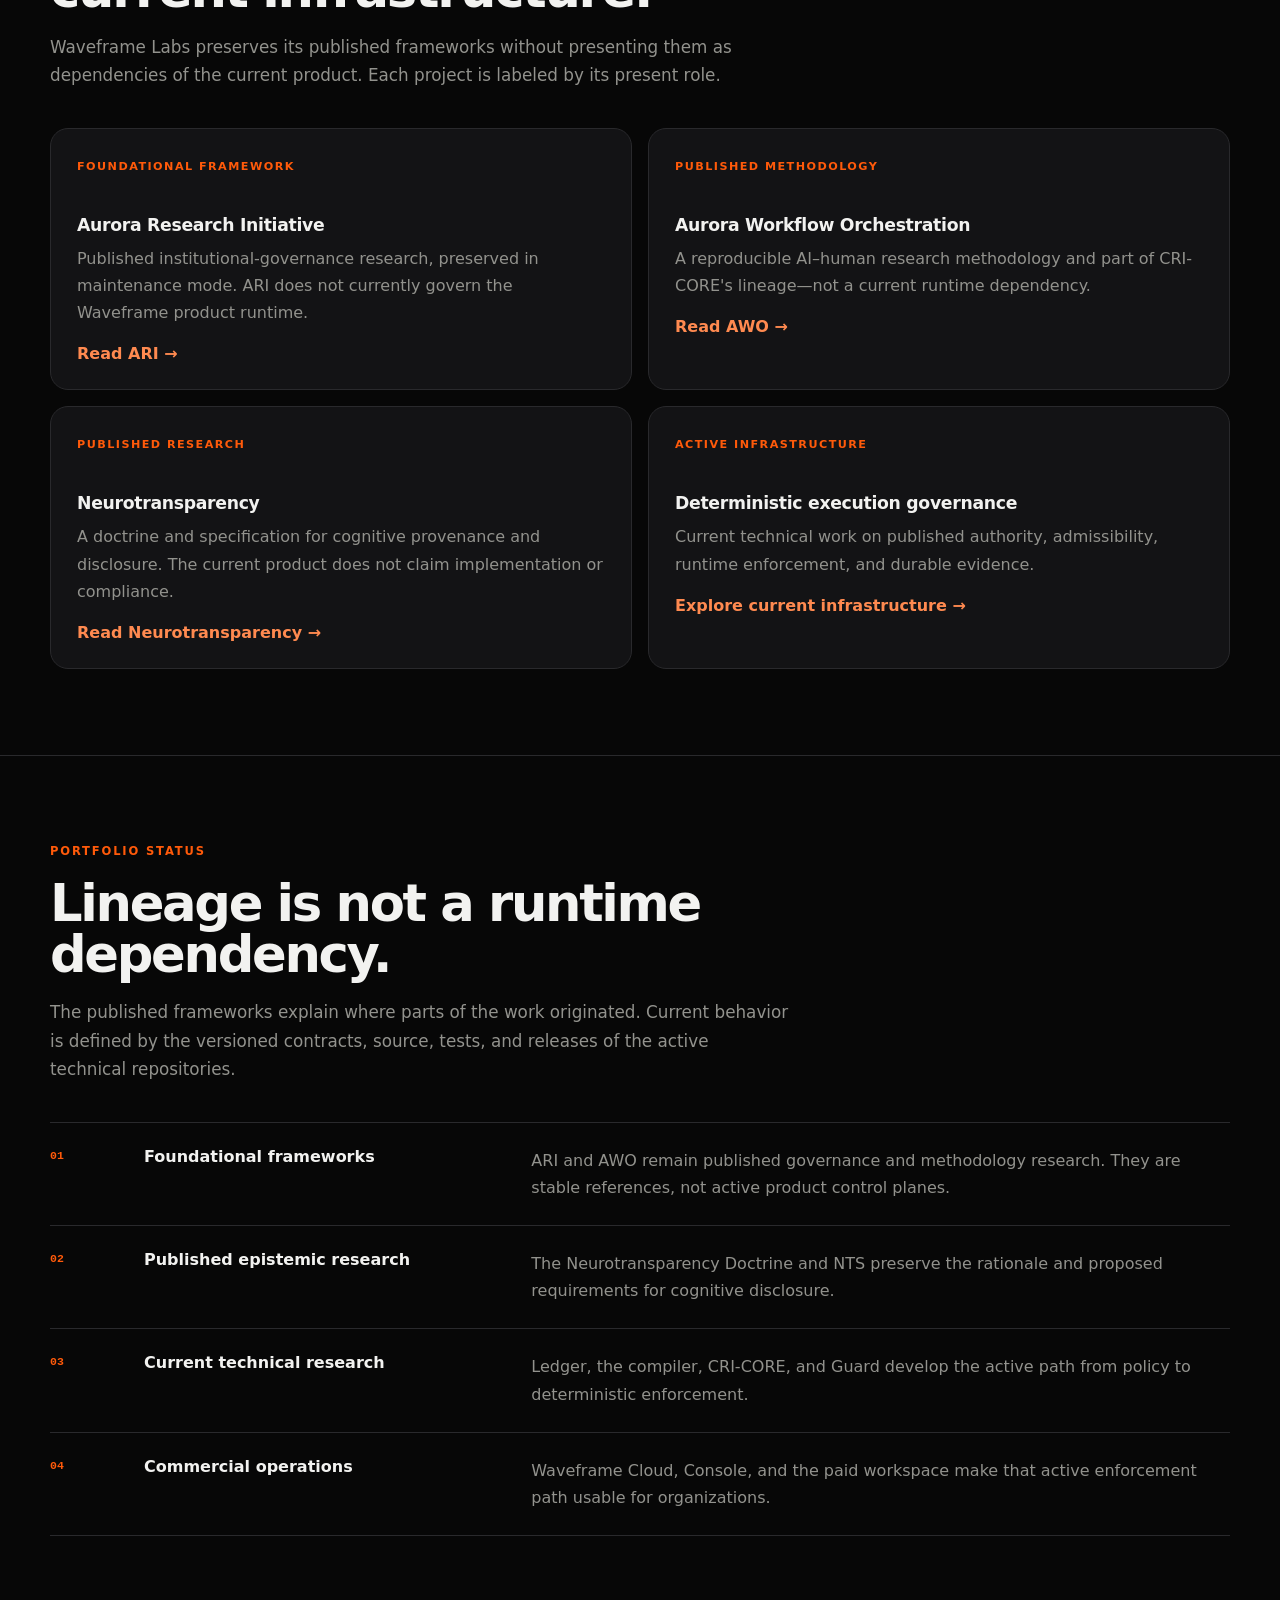
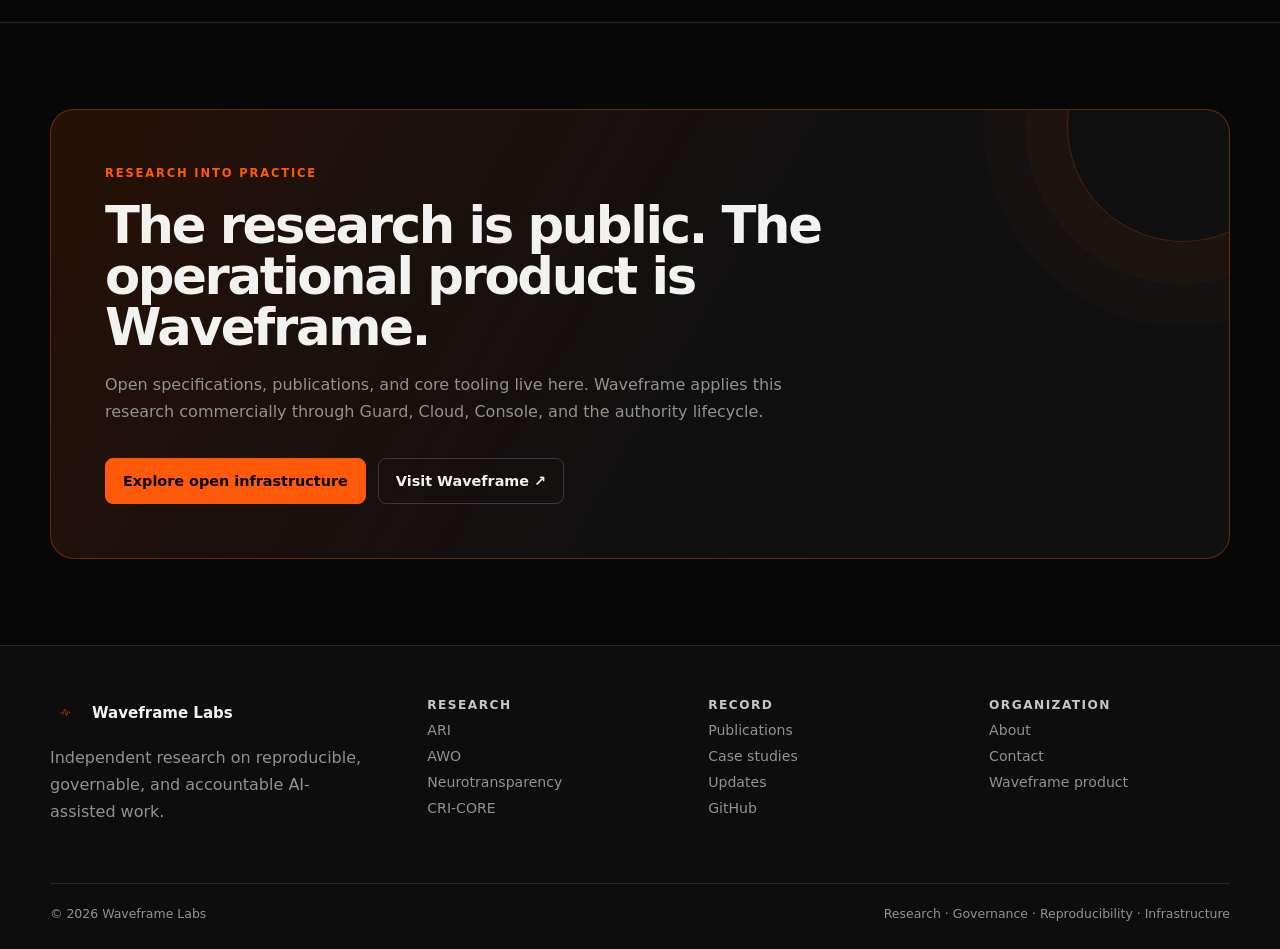
==== commit d33a0254: "docs: demote foundational frameworks from active stack" ====
--- a/index.html
+++ b/index.html
@@ -8,7 +8,6 @@
 author: "Waveframe Labs"
 maintainer: "Waveframe Labs"
 license: "CC-BY-4.0"
-policy_version: "ARI-Metadata-3.0.2"
 ai_assisted: "partial"
 ---
 -->
@@ -74,24 +73,24 @@
   </div></section>
 
   <section class="section"><div class="shell">
-    <p class="eyebrow">Research programs</p><h2>One ecosystem, four complementary layers.</h2>
-    <p class="section-intro">The work moves from institutional authority to research method, epistemic disclosure, and deterministic execution. Each layer answers a different part of the trust problem.</p>
+    <p class="eyebrow">Research portfolio</p><h2>Foundational work and current infrastructure.</h2>
+    <p class="section-intro">Waveframe Labs preserves its published frameworks without presenting them as dependencies of the current product. Each project is labeled by its present role.</p>
     <div class="card-grid">
-      <a class="card" href="ari.html"><span class="tag">Governance</span><h3>Aurora Research Initiative</h3><p>The institutional authority model for accountable, human-governed research.</p><span class="card-arrow">Explore ARI →</span></a>
-      <a class="card" href="awo.html"><span class="tag">Method</span><h3>Aurora Workflow Orchestration</h3><p>A reproducible AI–human research method built around roles, artifacts, falsifiability, and gated review.</p><span class="card-arrow">Explore AWO →</span></a>
-      <a class="card" href="doctrine.html"><span class="tag">Epistemics</span><h3>Neurotransparency</h3><p>A doctrine and specification for making cognitive provenance, disclosure, and responsibility inspectable.</p><span class="card-arrow">Explore Neurotransparency →</span></a>
-      <a class="card" href="cri-core.html"><span class="tag">Infrastructure</span><h3>CRI-CORE</h3><p>A deterministic kernel that evaluates whether a proposed action is admissible under published authority.</p><span class="card-arrow">Explore CRI-CORE →</span></a>
+      <a class="card" href="ari.html"><span class="tag">Foundational framework</span><h3>Aurora Research Initiative</h3><p>Published institutional-governance research, preserved in maintenance mode. ARI does not currently govern the Waveframe product runtime.</p><span class="card-arrow">Read ARI →</span></a>
+      <a class="card" href="awo.html"><span class="tag">Published methodology</span><h3>Aurora Workflow Orchestration</h3><p>A reproducible AI–human research methodology and part of CRI-CORE's lineage—not a current runtime dependency.</p><span class="card-arrow">Read AWO →</span></a>
+      <a class="card" href="doctrine.html"><span class="tag">Published research</span><h3>Neurotransparency</h3><p>A doctrine and specification for cognitive provenance and disclosure. The current product does not claim implementation or compliance.</p><span class="card-arrow">Read Neurotransparency →</span></a>
+      <a class="card" href="cri-core.html"><span class="tag">Active infrastructure</span><h3>Deterministic execution governance</h3><p>Current technical work on published authority, admissibility, runtime enforcement, and durable evidence.</p><span class="card-arrow">Explore current infrastructure →</span></a>
     </div>
   </div></section>
 
   <section class="section"><div class="shell">
-    <p class="eyebrow">Research architecture</p><h2>From principles to enforceable systems.</h2>
-    <p class="section-intro">Waveframe Labs treats trustworthy AI-assisted work as a connected institutional problem—not a model feature.</p>
+    <p class="eyebrow">Portfolio status</p><h2>Lineage is not a runtime dependency.</h2>
+    <p class="section-intro">The published frameworks explain where parts of the work originated. Current behavior is defined by the versioned contracts, source, tests, and releases of the active technical repositories.</p>
     <div class="layer-list">
-      <div class="layer-row"><span class="num">01</span><strong>Institutional governance</strong><p>Defines authority, roles, review independence, and the conditions under which work becomes admissible.</p></div>
-      <div class="layer-row"><span class="num">02</span><strong>Reproducible method</strong><p>Structures human and AI contributions as inspectable artifacts with explicit gates and falsifiable claims.</p></div>
-      <div class="layer-row"><span class="num">03</span><strong>Epistemic disclosure</strong><p>Makes provenance, uncertainty, transformations, and responsibility visible to downstream reviewers.</p></div>
-      <div class="layer-row"><span class="num">04</span><strong>Deterministic enforcement</strong><p>Converts approved authority into machine-checkable constraints at the boundary where actions gain consequence.</p></div>
+      <div class="layer-row"><span class="num">01</span><strong>Foundational frameworks</strong><p>ARI and AWO remain published governance and methodology research. They are stable references, not active product control planes.</p></div>
+      <div class="layer-row"><span class="num">02</span><strong>Published epistemic research</strong><p>The Neurotransparency Doctrine and NTS preserve the rationale and proposed requirements for cognitive disclosure.</p></div>
+      <div class="layer-row"><span class="num">03</span><strong>Current technical research</strong><p>Ledger, the compiler, CRI-CORE, and Guard develop the active path from policy to deterministic enforcement.</p></div>
+      <div class="layer-row"><span class="num">04</span><strong>Commercial operations</strong><p>Waveframe Cloud, Console, and the paid workspace make that active enforcement path usable for organizations.</p></div>
     </div>
   </div></section>
 
